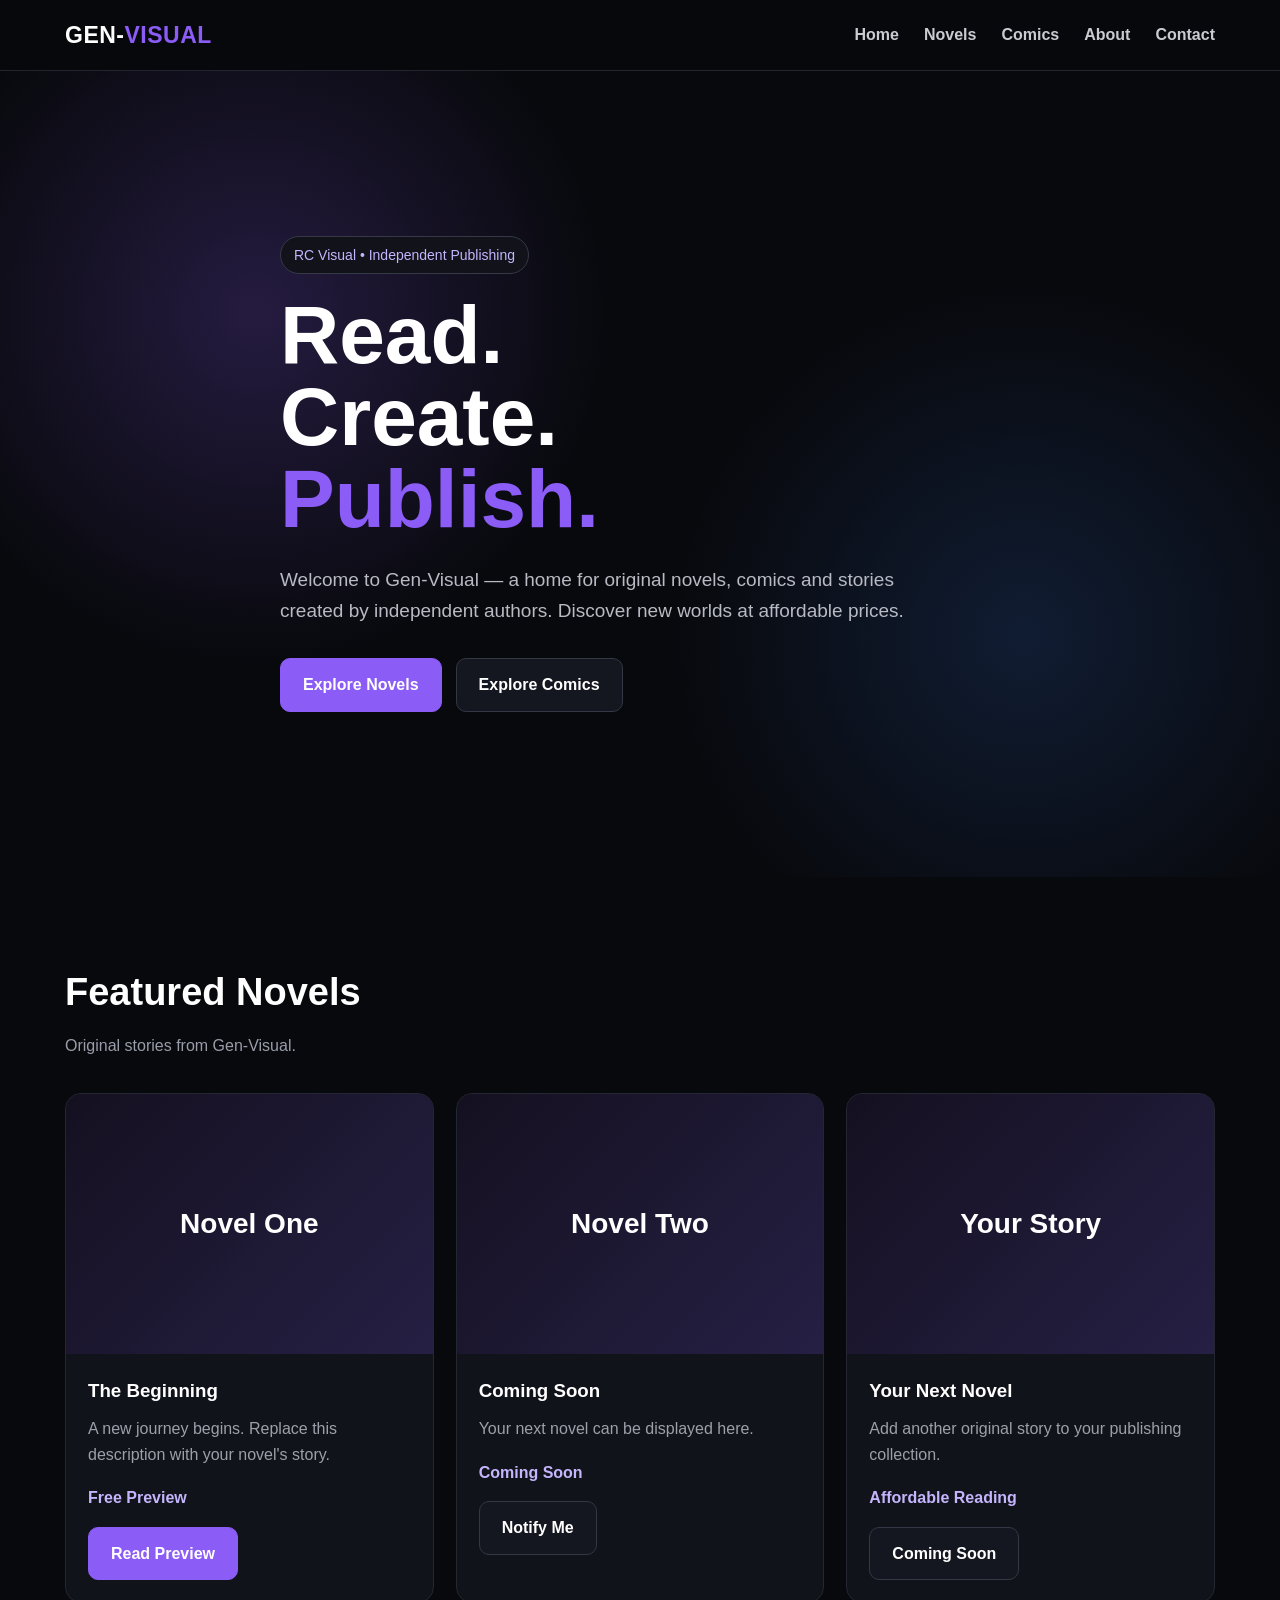
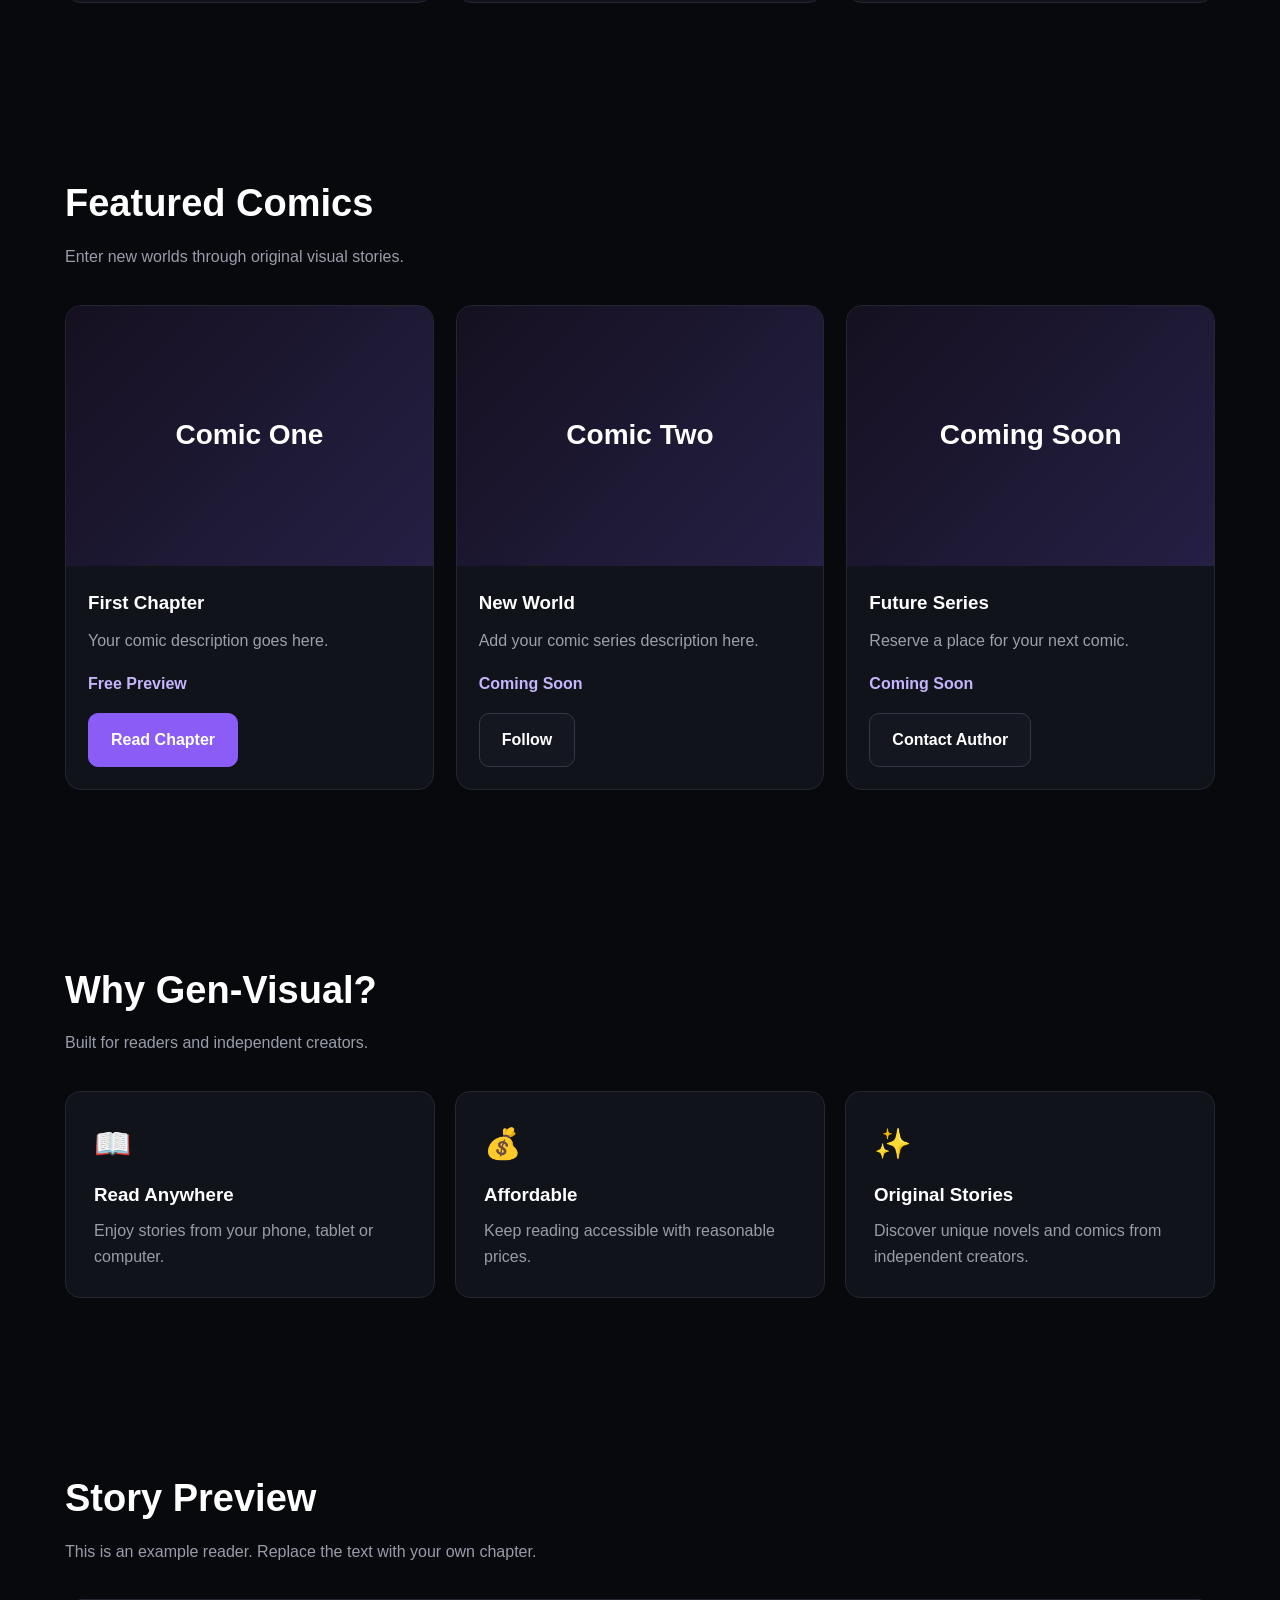
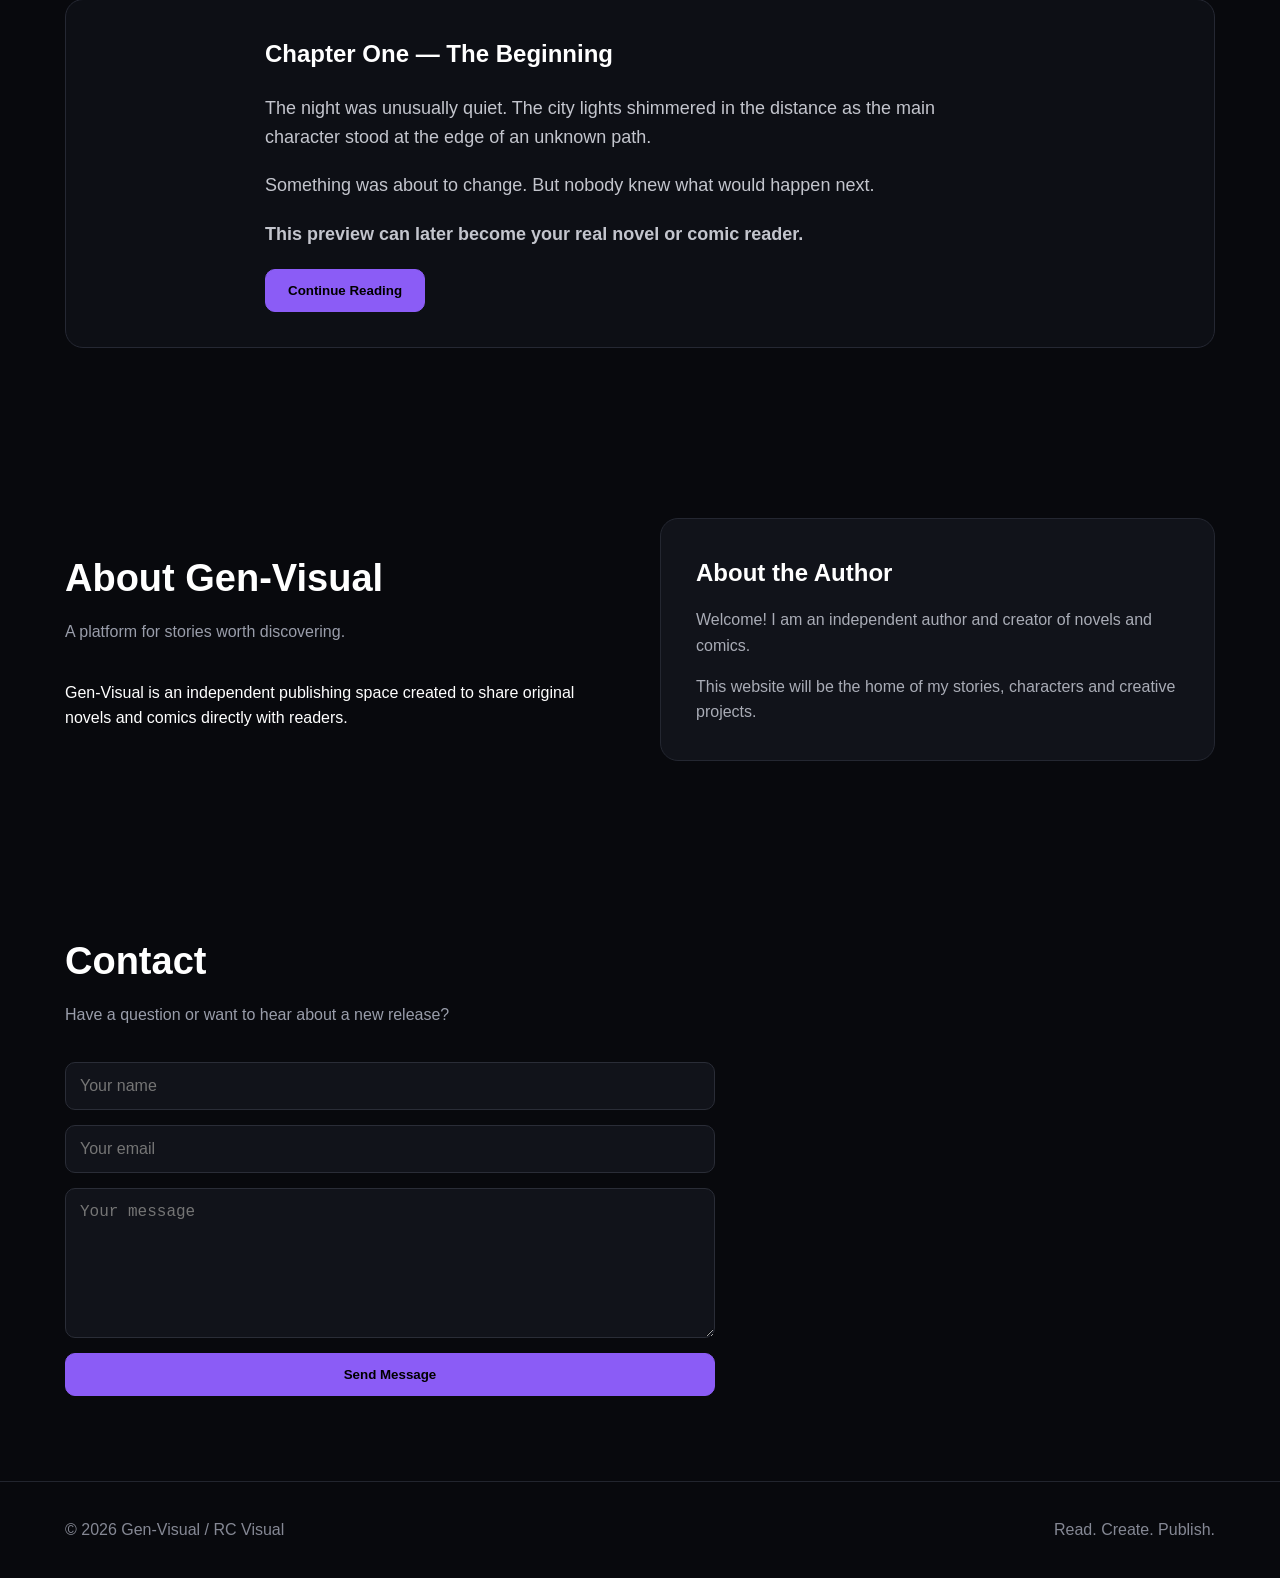
==== index.html @ dd83f1a8 "index.html" ====
<!DOCTYPE html>
<html lang="en">
<head>
<meta charset="UTF-8">
<meta name="viewport" content="width=device-width, initial-scale=1.0">

<title>Gen-Visual | RC Visual</title>
<meta name="description" content="Gen-Visual — Read. Create. Publish. Discover original novels and comics.">

<style>
*{
    margin:0;
    padding:0;
    box-sizing:border-box;
}

html{
    scroll-behavior:smooth;
}

body{
    font-family:Arial,Helvetica,sans-serif;
    background:#08090d;
    color:#ffffff;
    line-height:1.6;
}

a{
    color:inherit;
    text-decoration:none;
}

.container{
    width:min(1150px,92%);
    margin:auto;
}

/* NAVBAR */

header{
    position:sticky;
    top:0;
    z-index:1000;
    background:rgba(8,9,13,.94);
    backdrop-filter:blur(12px);
    border-bottom:1px solid #22252e;
}

.nav{
    min-height:70px;
    display:flex;
    align-items:center;
    justify-content:space-between;
    gap:20px;
}

.logo{
    font-size:23px;
    font-weight:900;
    letter-spacing:.5px;
}

.logo span{
    color:#8b5cf6;
}

.nav-links{
    display:flex;
    gap:25px;
    list-style:none;
}

.nav-links a{
    color:#c9cbd3;
    font-weight:600;
    transition:.2s;
}

.nav-links a:hover{
    color:#ffffff;
}

.menu{
    display:none;
    background:none;
    border:0;
    color:white;
    font-size:28px;
    cursor:pointer;
}

/* HERO */

.hero{
    min-height:650px;
    display:flex;
    align-items:center;
    position:relative;
    overflow:hidden;
    background:
        radial-gradient(circle at 20% 30%,rgba(139,92,246,.22),transparent 30%),
        radial-gradient(circle at 80% 70%,rgba(59,130,246,.16),transparent 30%);
}

.hero-content{
    max-width:720px;
    padding:80px 0;
}

.badge{
    display:inline-block;
    padding:7px 13px;
    border:1px solid #353946;
    border-radius:999px;
    color:#c4b5fd;
    background:#11121a;
    margin-bottom:20px;
    font-size:14px;
}

.hero h1{
    font-size:clamp(45px,8vw,82px);
    line-height:1;
    margin-bottom:25px;
}

.hero h1 span{
    color:#8b5cf6;
}

.hero p{
    color:#b8bac4;
    font-size:19px;
    max-width:650px;
    margin-bottom:32px;
}

.buttons{
    display:flex;
    flex-wrap:wrap;
    gap:14px;
}

.btn{
    display:inline-block;
    padding:13px 22px;
    border-radius:10px;
    font-weight:800;
    cursor:pointer;
    border:1px solid #343744;
    transition:.2s;
}

.btn-primary{
    background:#8b5cf6;
    border-color:#8b5cf6;
}

.btn-primary:hover{
    transform:translateY(-2px);
    background:#7c3aed;
}

.btn-secondary{
    background:#151720;
}

.btn-secondary:hover{
    background:#20232d;
}

/* SECTIONS */

section{
    padding:85px 0;
}

.section-title{
    font-size:38px;
    margin-bottom:10px;
}

.section-subtitle{
    color:#999daa;
    margin-bottom:35px;
}

/* CARDS */

.grid{
    display:grid;
    grid-template-columns:repeat(3,1fr);
    gap:22px;
}

.card{
    background:#11131a;
    border:1px solid #242731;
    border-radius:16px;
    overflow:hidden;
    transition:.25s;
}

.card:hover{
    transform:translateY(-5px);
    border-color:#51427c;
}

.cover{
    height:260px;
    display:flex;
    align-items:center;
    justify-content:center;
    text-align:center;
    padding:25px;
    background:
        linear-gradient(135deg,#151020,#252044);
}

.cover h3{
    font-size:28px;
}

.card-body{
    padding:22px;
}

.card-body p{
    color:#9da0aa;
    margin:10px 0 18px;
}

.price{
    color:#c4b5fd;
    font-weight:800;
    margin-bottom:16px;
}

/* ABOUT */

.about{
    display:grid;
    grid-template-columns:1fr 1fr;
    gap:40px;
    align-items:center;
}

.about-box{
    background:#11131a;
    border:1px solid #242731;
    padding:35px;
    border-radius:18px;
}

.about-box p{
    color:#a9acb6;
    margin-top:15px;
}

/* FEATURES */

.features{
    display:grid;
    grid-template-columns:repeat(3,1fr);
    gap:20px;
}

.feature{
    padding:28px;
    background:#11131a;
    border:1px solid #242731;
    border-radius:15px;
}

.feature-icon{
    font-size:30px;
    margin-bottom:12px;
}

.feature p{
    color:#999da8;
    margin-top:8px;
}

/* READER */

.reader{
    background:#0d0f15;
    border:1px solid #252833;
    border-radius:18px;
    padding:35px;
}

.reader-content{
    max-width:750px;
    margin:auto;
}

.reader-content p{
    color:#c3c5cd;
    margin:20px 0;
    font-size:18px;
}

/* CONTACT */

.contact{
    max-width:650px;
}

form{
    display:grid;
    gap:15px;
}

input,
textarea{
    width:100%;
    background:#11131a;
    border:1px solid #2a2d37;
    color:white;
    padding:14px;
    border-radius:10px;
    font-size:16px;
}

textarea{
    min-height:150px;
    resize:vertical;
}

input:focus,
textarea:focus{
    outline:2px solid #8b5cf6;
    border-color:transparent;
}

/* FOOTER */

footer{
    border-top:1px solid #22252e;
    padding:35px 0;
    color:#858894;
}

.footer-content{
    display:flex;
    justify-content:space-between;
    gap:20px;
    flex-wrap:wrap;
}

/* MOBILE */

@media(max-width:800px){

    .menu{
        display:block;
    }

    .nav-links{
        position:absolute;
        top:70px;
        left:0;
        width:100%;
        display:none;
        flex-direction:column;
        background:#08090d;
        padding:20px;
        border-bottom:1px solid #22252e;
    }

    .nav-links.active{
        display:flex;
    }

    .grid,
    .features,
    .about{
        grid-template-columns:1fr;
    }

    .hero{
        min-height:580px;
    }

    section{
        padding:65px 0;
    }

    .hero p{
        font-size:17px;
    }
}
</style>
</head>

<body>

<header>
    <div class="container nav">

        <a href="#home" class="logo">
            GEN-<span>VISUAL</span>
        </a>

        <button class="menu" onclick="toggleMenu()" aria-label="Open menu">
            ☰
        </button>

        <ul class="nav-links" id="navLinks">
            <li><a href="#home" onclick="closeMenu()">Home</a></li>
            <li><a href="#novels" onclick="closeMenu()">Novels</a></li>
            <li><a href="#comics" onclick="closeMenu()">Comics</a></li>
            <li><a href="#about" onclick="closeMenu()">About</a></li>
            <li><a href="#contact" onclick="closeMenu()">Contact</a></li>
        </ul>

    </div>
</header>


<main>

<!-- HERO -->

<section class="hero" id="home">

    <div class="container hero-content">

        <div class="badge">
            RC Visual • Independent Publishing
        </div>

        <h1>
            Read.<br>
            Create.<br>
            <span>Publish.</span>
        </h1>

        <p>
            Welcome to Gen-Visual — a home for original novels,
            comics and stories created by independent authors.
            Discover new worlds at affordable prices.
        </p>

        <div class="buttons">
            <a class="btn btn-primary" href="#novels">
                Explore Novels
            </a>

            <a class="btn btn-secondary" href="#comics">
                Explore Comics
            </a>
        </div>

    </div>

</section>


<!-- NOVELS -->

<section id="novels">

    <div class="container">

        <h2 class="section-title">Featured Novels</h2>

        <p class="section-subtitle">
            Original stories from Gen-Visual.
        </p>

        <div class="grid">

            <article class="card">

                <div class="cover">
                    <h3>Novel One</h3>
                </div>

                <div class="card-body">

                    <h3>The Beginning</h3>

                    <p>
                        A new journey begins. Replace this
                        description with your novel's story.
                    </p>

                    <div class="price">
                        Free Preview
                    </div>

                    <a href="#reader" class="btn btn-primary">
                        Read Preview
                    </a>

                </div>

            </article>


            <article class="card">

                <div class="cover">
                    <h3>Novel Two</h3>
                </div>

                <div class="card-body">

                    <h3>Coming Soon</h3>

                    <p>
                        Your next novel can be displayed here.
                    </p>

                    <div class="price">
                        Coming Soon
                    </div>

                    <a href="#contact" class="btn btn-secondary">
                        Notify Me
                    </a>

                </div>

            </article>


            <article class="card">

                <div class="cover">
                    <h3>Your Story</h3>
                </div>

                <div class="card-body">

                    <h3>Your Next Novel</h3>

                    <p>
                        Add another original story to your
                        publishing collection.
                    </p>

                    <div class="price">
                        Affordable Reading
                    </div>

                    <a href="#contact" class="btn btn-secondary">
                        Coming Soon
                    </a>

                </div>

            </article>

        </div>

    </div>

</section>


<!-- COMICS -->

<section id="comics">

    <div class="container">

        <h2 class="section-title">Featured Comics</h2>

        <p class="section-subtitle">
            Enter new worlds through original visual stories.
        </p>

        <div class="grid">

            <article class="card">

                <div class="cover">
                    <h3>Comic One</h3>
                </div>

                <div class="card-body">

                    <h3>First Chapter</h3>

                    <p>
                        Your comic description goes here.
                    </p>

                    <div class="price">
                        Free Preview
                    </div>

                    <a href="#reader" class="btn btn-primary">
                        Read Chapter
                    </a>

                </div>

            </article>


            <article class="card">

                <div class="cover">
                    <h3>Comic Two</h3>
                </div>

                <div class="card-body">

                    <h3>New World</h3>

                    <p>
                        Add your comic series description here.
                    </p>

                    <div class="price">
                        Coming Soon
                    </div>

                    <a href="#contact" class="btn btn-secondary">
                        Follow
                    </a>

                </div>

            </article>


            <article class="card">

                <div class="cover">
                    <h3>Coming Soon</h3>
                </div>

                <div class="card-body">

                    <h3>Future Series</h3>

                    <p>
                        Reserve a place for your next comic.
                    </p>

                    <div class="price">
                        Coming Soon
                    </div>

                    <a href="#contact" class="btn btn-secondary">
                        Contact Author
                    </a>

                </div>

            </article>

        </div>

    </div>

</section>


<!-- FEATURES -->

<section>

    <div class="container">

        <h2 class="section-title">Why Gen-Visual?</h2>

        <p class="section-subtitle">
            Built for readers and independent creators.
        </p>

        <div class="features">

            <div class="feature">
                <div class="feature-icon">📖</div>
                <h3>Read Anywhere</h3>
                <p>
                    Enjoy stories from your phone, tablet or computer.
                </p>
            </div>

            <div class="feature">
                <div class="feature-icon">💰</div>
                <h3>Affordable</h3>
                <p>
                    Keep reading accessible with reasonable prices.
                </p>
            </div>

            <div class="feature">
                <div class="feature-icon">✨</div>
                <h3>Original Stories</h3>
                <p>
                    Discover unique novels and comics from independent creators.
                </p>
            </div>

        </div>

    </div>

</section>


<!-- READER -->

<section id="reader">

    <div class="container">

        <h2 class="section-title">Story Preview</h2>

        <p class="section-subtitle">
            This is an example reader. Replace the text with your own chapter.
        </p>

        <div class="reader">

            <div class="reader-content">

                <h2>Chapter One — The Beginning</h2>

                <p>
                    The night was unusually quiet.
                    The city lights shimmered in the distance
                    as the main character stood at the edge of
                    an unknown path.
                </p>

                <p>
                    Something was about to change.
                    But nobody knew what would happen next.
                </p>

                <p>
                    <strong>
                        This preview can later become your real
                        novel or comic reader.
                    </strong>
                </p>

                <div class="buttons">

                    <button class="btn btn-primary"
                        onclick="showMessage()">
                        Continue Reading
                    </button>

                </div>

            </div>

        </div>

    </div>

</section>


<!-- ABOUT -->

<section id="about">

    <div class="container about">

        <div>

            <h2 class="section-title">
                About Gen-Visual
            </h2>

            <p class="section-subtitle">
                A platform for stories worth discovering.
            </p>

            <p>
                Gen-Visual is an independent publishing space
                created to share original novels and comics
                directly with readers.
            </p>

        </div>


        <div class="about-box">

            <h2>About the Author</h2>

            <p>
                Welcome! I am an independent author and creator
                of novels and comics.
            </p>

            <p>
                This website will be the home of my stories,
                characters and creative projects.
            </p>

        </div>

    </div>

</section>


<!-- CONTACT -->

<section id="contact">

    <div class="container">

        <div class="contact">

            <h2 class="section-title">
                Contact
            </h2>

            <p class="section-subtitle">
                Have a question or want to hear about a new release?
            </p>

            <form onsubmit="sendMessage(event)">

                <input
                    type="text"
                    id="name"
                    placeholder="Your name"
                    required
                >

                <input
                    type="email"
                    id="email"
                    placeholder="Your email"
                    required
                >

                <textarea
                    id="message"
                    placeholder="Your message"
                    required
                ></textarea>

                <button
                    type="submit"
                    class="btn btn-primary">
                    Send Message
                </button>

            </form>

        </div>

    </div>

</section>

</main>


<!-- FOOTER -->

<footer>

    <div class="container footer-content">

        <div>
            © <span id="year"></span> Gen-Visual / RC Visual
        </div>

        <div>
            Read. Create. Publish.
        </div>

    </div>

</footer>


<script>

function toggleMenu(){

    document
        .getElementById("navLinks")
        .classList.toggle("active");

}

function closeMenu(){

    document
        .getElementById("navLinks")
        .classList.remove("active");

}

function showMessage(){

    alert(
        "This is currently a preview. Paid chapters and reader accounts can be added in the next version."
    );

}

function sendMessage(event){

    event.preventDefault();

    const name =
        document.getElementById("name").value;

    alert(
        "Thanks, " + name +
        "! The contact form is currently a demo. We can connect it to a real email service later."
    );

}

document.getElementById("year").textContent =
    new Date().getFullYear();

</script>

</body>
  </html>
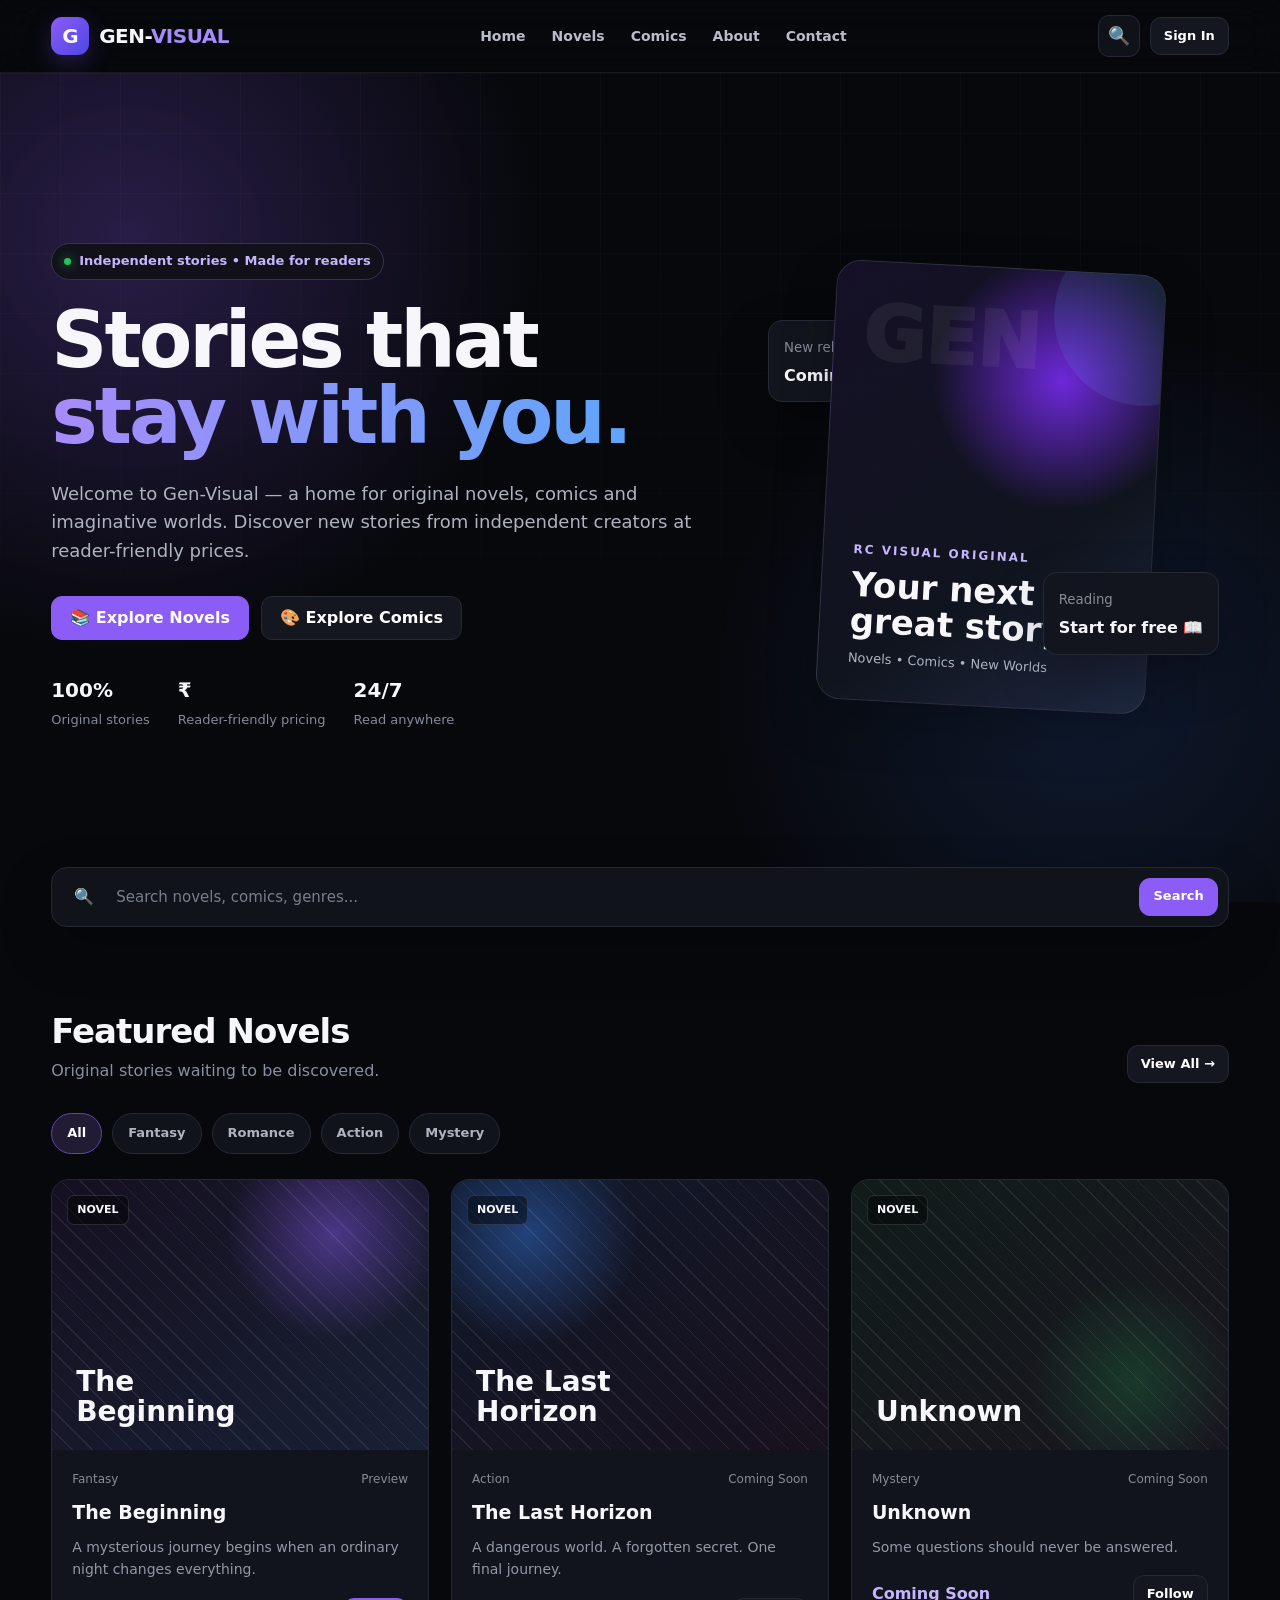
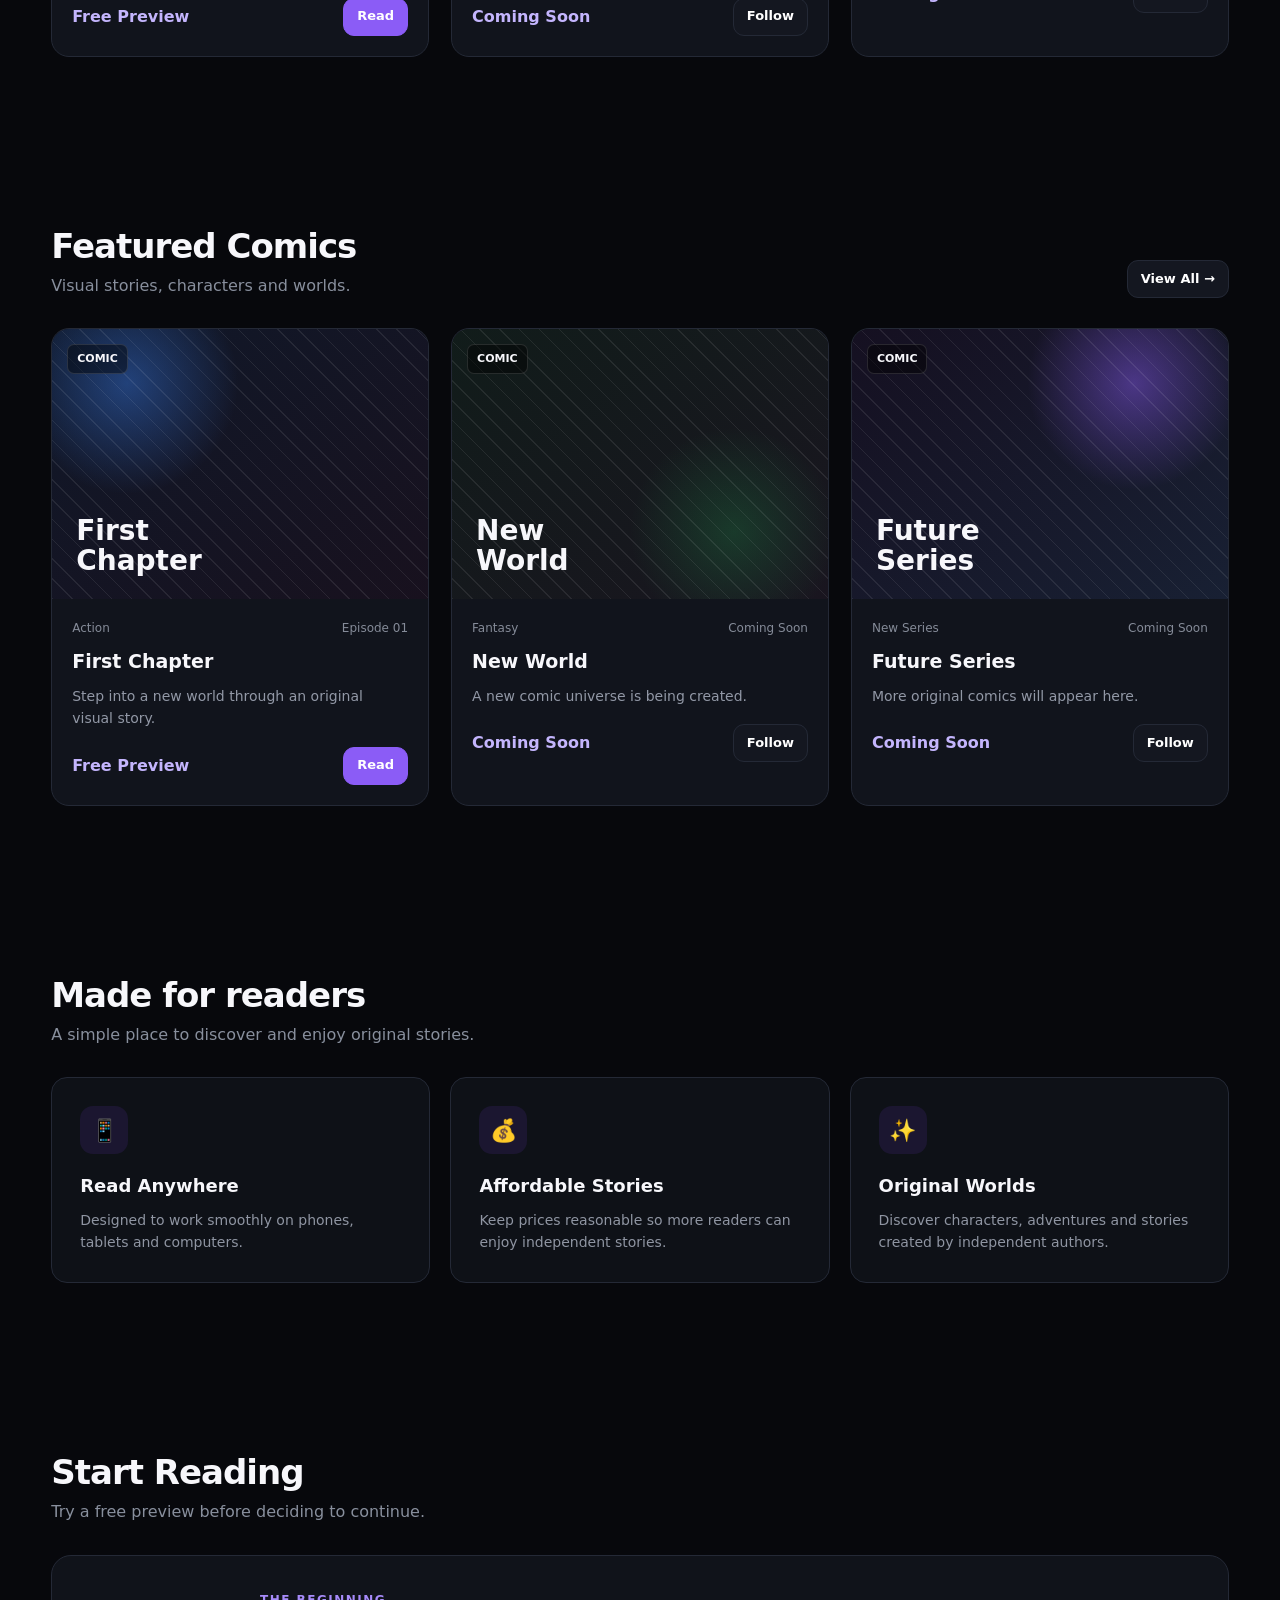
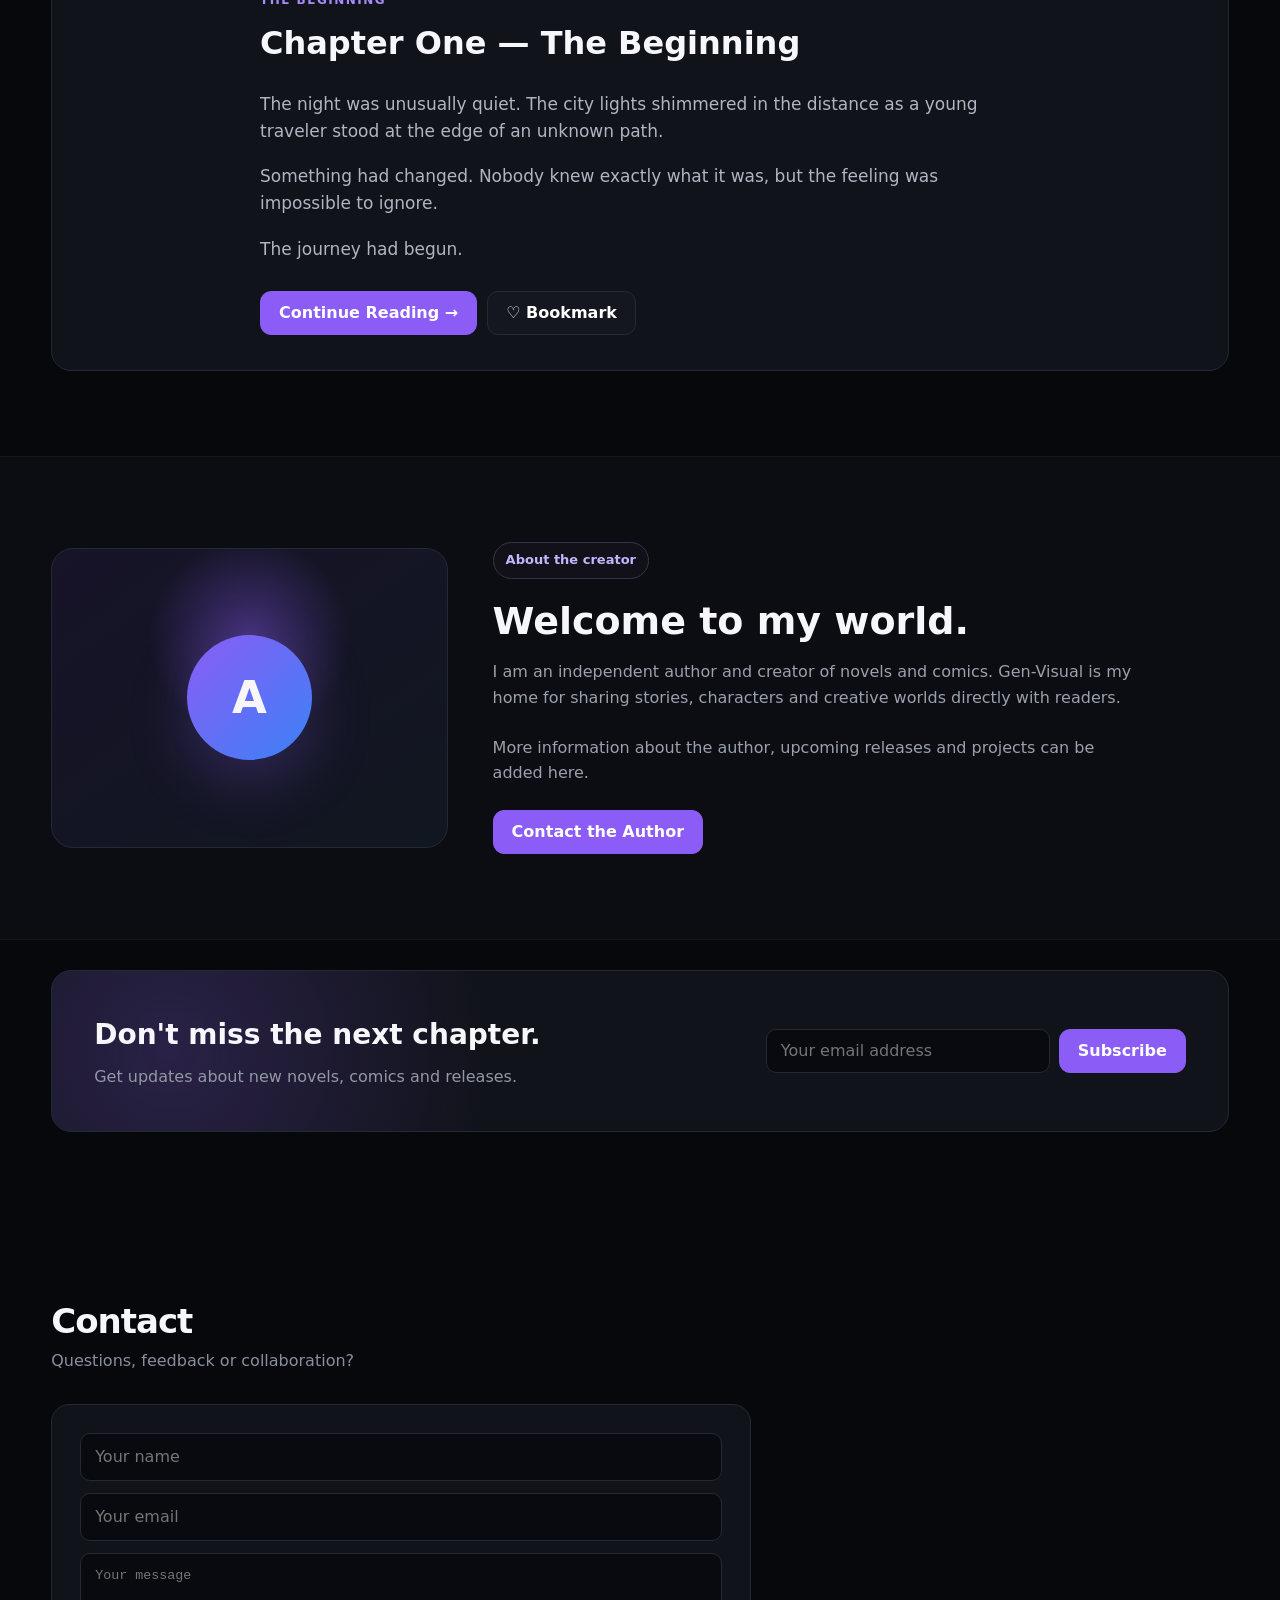
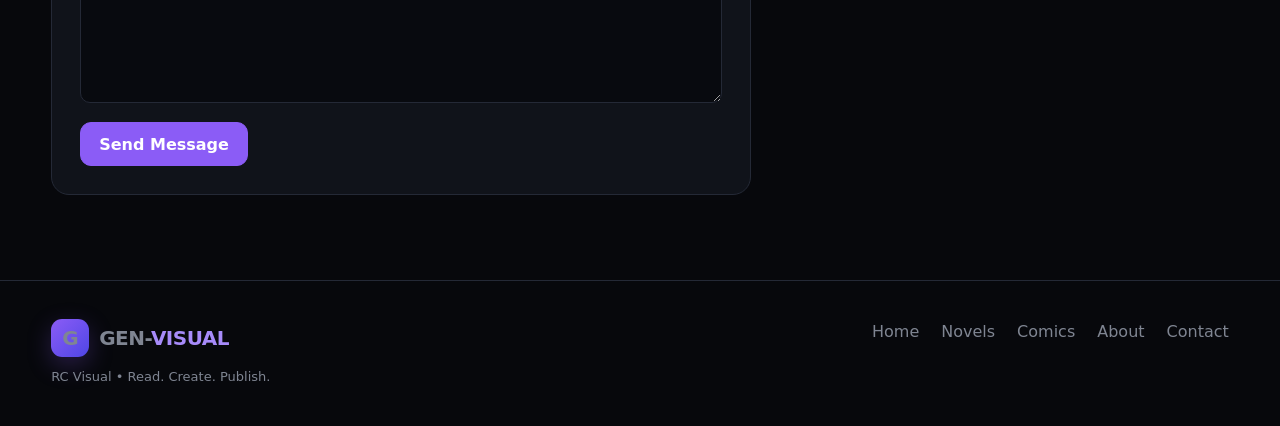
==== commit 576eded8: "index.html" ====
--- a/index.html
+++ b/index.html
@@ -4,927 +4,2391 @@
 <meta charset="UTF-8">
 <meta name="viewport" content="width=device-width, initial-scale=1.0">
 
-<title>Gen-Visual | RC Visual</title>
-<meta name="description" content="Gen-Visual — Read. Create. Publish. Discover original novels and comics.">
+<title>Gen-Visual — Read. Create. Publish.</title>
+
+<meta
+  name="description"
+  content="Gen-Visual is an independent publishing platform for original novels, comics and stories."
+>
 
 <style>
+/* =========================================================
+   GEN-VISUAL
+   Professional single-file homepage
+   ========================================================= */
+
+:root{
+  --bg:#07080c;
+  --bg-soft:#0d0f15;
+  --card:#11141c;
+  --card-hover:#171a24;
+  --border:#242936;
+  --text:#f7f7fb;
+  --muted:#9da3b1;
+  --primary:#8b5cf6;
+  --primary-dark:#6d28d9;
+  --secondary:#22c55e;
+  --danger:#ef4444;
+  --shadow:0 20px 50px rgba(0,0,0,.25);
+  --radius:18px;
+}
+
 *{
-    margin:0;
-    padding:0;
-    box-sizing:border-box;
+  margin:0;
+  padding:0;
+  box-sizing:border-box;
 }
 
 html{
-    scroll-behavior:smooth;
+  scroll-behavior:smooth;
 }
 
 body{
-    font-family:Arial,Helvetica,sans-serif;
-    background:#08090d;
-    color:#ffffff;
-    line-height:1.6;
+  font-family:
+    Inter,
+    system-ui,
+    -apple-system,
+    BlinkMacSystemFont,
+    "Segoe UI",
+    Arial,
+    sans-serif;
+  background:var(--bg);
+  color:var(--text);
+  line-height:1.6;
+}
+
+body.no-scroll{
+  overflow:hidden;
+}
+
+img{
+  max-width:100%;
+  display:block;
+}
+
+button,
+input{
+  font:inherit;
+}
+
+button{
+  cursor:pointer;
 }
 
 a{
-    color:inherit;
-    text-decoration:none;
+  color:inherit;
+  text-decoration:none;
 }
 
 .container{
-    width:min(1150px,92%);
-    margin:auto;
-}
-
-/* NAVBAR */
-
-header{
-    position:sticky;
-    top:0;
-    z-index:1000;
-    background:rgba(8,9,13,.94);
-    backdrop-filter:blur(12px);
-    border-bottom:1px solid #22252e;
+  width:min(1180px,92%);
+  margin:auto;
+}
+
+/* =========================================================
+   HEADER
+   ========================================================= */
+
+.header{
+  position:sticky;
+  top:0;
+  z-index:1000;
+  background:rgba(7,8,12,.88);
+  backdrop-filter:blur(18px);
+  -webkit-backdrop-filter:blur(18px);
+  border-bottom:1px solid rgba(255,255,255,.07);
 }
 
 .nav{
-    min-height:70px;
+  min-height:72px;
+  display:flex;
+  align-items:center;
+  justify-content:space-between;
+  gap:24px;
+}
+
+.logo{
+  display:flex;
+  align-items:center;
+  gap:10px;
+  font-size:20px;
+  font-weight:900;
+  letter-spacing:-.5px;
+  white-space:nowrap;
+}
+
+.logo-mark{
+  width:38px;
+  height:38px;
+  border-radius:11px;
+  display:grid;
+  place-items:center;
+  background:linear-gradient(135deg,#8b5cf6,#4f46e5);
+  box-shadow:0 8px 25px rgba(139,92,246,.25);
+}
+
+.logo-text span{
+  color:#a78bfa;
+}
+
+.nav-links{
+  display:flex;
+  align-items:center;
+  gap:26px;
+  list-style:none;
+}
+
+.nav-links a{
+  color:#b8bdc9;
+  font-size:14px;
+  font-weight:700;
+  transition:.2s;
+}
+
+.nav-links a:hover{
+  color:white;
+}
+
+.nav-actions{
+  display:flex;
+  align-items:center;
+  gap:10px;
+}
+
+.icon-btn{
+  width:42px;
+  height:42px;
+  border-radius:11px;
+  border:1px solid var(--border);
+  background:#101219;
+  color:white;
+  display:grid;
+  place-items:center;
+  font-size:18px;
+}
+
+.icon-btn:hover{
+  background:#191c25;
+}
+
+.menu-btn{
+  display:none;
+}
+
+/* =========================================================
+   BUTTONS
+   ========================================================= */
+
+.btn{
+  display:inline-flex;
+  align-items:center;
+  justify-content:center;
+  gap:8px;
+  min-height:44px;
+  padding:0 18px;
+  border-radius:11px;
+  border:1px solid var(--border);
+  background:#141720;
+  color:white;
+  font-weight:800;
+  transition:.2s ease;
+}
+
+.btn:hover{
+  transform:translateY(-2px);
+  background:#1b1f29;
+}
+
+.btn-primary{
+  border-color:var(--primary);
+  background:var(--primary);
+}
+
+.btn-primary:hover{
+  background:var(--primary-dark);
+}
+
+.btn-small{
+  min-height:38px;
+  padding:0 13px;
+  font-size:13px;
+}
+
+/* =========================================================
+   HERO
+   ========================================================= */
+
+.hero{
+  min-height:650px;
+  display:flex;
+  align-items:center;
+  position:relative;
+  overflow:hidden;
+  background:
+    radial-gradient(
+      circle at 10% 20%,
+      rgba(139,92,246,.25),
+      transparent 31%
+    ),
+    radial-gradient(
+      circle at 85% 75%,
+      rgba(59,130,246,.15),
+      transparent 30%
+    );
+}
+
+.hero::before{
+  content:"";
+  position:absolute;
+  inset:0;
+  pointer-events:none;
+  background-image:
+    linear-gradient(rgba(255,255,255,.025) 1px,transparent 1px),
+    linear-gradient(90deg,rgba(255,255,255,.025) 1px,transparent 1px);
+  background-size:60px 60px;
+  mask-image:linear-gradient(to bottom,black,transparent);
+}
+
+.hero-grid{
+  position:relative;
+  z-index:1;
+  display:grid;
+  grid-template-columns:1.15fr .85fr;
+  align-items:center;
+  gap:60px;
+  padding:85px 0;
+}
+
+.badge{
+  display:inline-flex;
+  align-items:center;
+  gap:8px;
+  padding:7px 12px;
+  border:1px solid #38334b;
+  border-radius:999px;
+  background:#12111a;
+  color:#c4b5fd;
+  font-size:13px;
+  font-weight:800;
+  margin-bottom:22px;
+}
+
+.badge-dot{
+  width:7px;
+  height:7px;
+  border-radius:50%;
+  background:#22c55e;
+  box-shadow:0 0 12px rgba(34,197,94,.8);
+}
+
+.hero h1{
+  font-size:clamp(46px,7vw,78px);
+  line-height:.98;
+  letter-spacing:-3px;
+  margin-bottom:25px;
+}
+
+.hero h1 span{
+  background:linear-gradient(90deg,#a78bfa,#60a5fa);
+  -webkit-background-clip:text;
+  background-clip:text;
+  color:transparent;
+}
+
+.hero-text{
+  color:#aeb3bf;
+  max-width:650px;
+  font-size:18px;
+  margin-bottom:30px;
+}
+
+.hero-buttons{
+  display:flex;
+  flex-wrap:wrap;
+  gap:12px;
+}
+
+.hero-stats{
+  display:flex;
+  gap:28px;
+  margin-top:34px;
+  flex-wrap:wrap;
+}
+
+.stat strong{
+  display:block;
+  font-size:20px;
+}
+
+.stat span{
+  color:#858b99;
+  font-size:13px;
+}
+
+.hero-art{
+  min-height:440px;
+  display:grid;
+  place-items:center;
+  position:relative;
+}
+
+.hero-card{
+  width:min(330px,80%);
+  aspect-ratio:3/4;
+  border-radius:25px;
+  padding:30px;
+  display:flex;
+  flex-direction:column;
+  justify-content:flex-end;
+  position:relative;
+  overflow:hidden;
+  background:
+    radial-gradient(circle at 70% 25%,#6d28d9,transparent 32%),
+    linear-gradient(145deg,#151027,#10141e 65%,#1d2840);
+  border:1px solid rgba(255,255,255,.1);
+  box-shadow:var(--shadow);
+  transform:rotate(3deg);
+}
+
+.hero-card::before{
+  content:"GEN";
+  position:absolute;
+  top:35px;
+  left:28px;
+  font-size:76px;
+  line-height:1;
+  font-weight:1000;
+  color:rgba(255,255,255,.06);
+}
+
+.hero-card::after{
+  content:"";
+  position:absolute;
+  width:180px;
+  height:180px;
+  border-radius:50%;
+  background:rgba(96,165,250,.12);
+  right:-70px;
+  top:-50px;
+}
+
+.hero-card-label{
+  position:relative;
+  z-index:2;
+  color:#c4b5fd;
+  font-size:12px;
+  font-weight:900;
+  letter-spacing:2px;
+  text-transform:uppercase;
+}
+
+.hero-card h2{
+  position:relative;
+  z-index:2;
+  font-size:34px;
+  line-height:1.05;
+  margin-top:8px;
+}
+
+.hero-card p{
+  position:relative;
+  z-index:2;
+  color:#adb3c0;
+  font-size:13px;
+  margin-top:10px;
+}
+
+.floating-card{
+  position:absolute;
+  background:#12151d;
+  border:1px solid var(--border);
+  border-radius:14px;
+  padding:13px 15px;
+  box-shadow:var(--shadow);
+}
+
+.floating-one{
+  top:12%;
+  left:3%;
+}
+
+.floating-two{
+  right:2%;
+  bottom:12%;
+}
+
+.floating-card small{
+  color:#858b98;
+}
+
+.floating-card strong{
+  display:block;
+  margin-top:3px;
+}
+
+/* =========================================================
+   SEARCH
+   ========================================================= */
+
+.search-section{
+  margin-top:-35px;
+  position:relative;
+  z-index:5;
+}
+
+.search-box{
+  background:#10131a;
+  border:1px solid var(--border);
+  border-radius:16px;
+  padding:10px;
+  display:flex;
+  align-items:center;
+  gap:10px;
+  box-shadow:var(--shadow);
+}
+
+.search-icon{
+  width:44px;
+  text-align:center;
+  color:#8e94a1;
+}
+
+.search-box input{
+  flex:1;
+  min-width:0;
+  border:0;
+  outline:0;
+  background:transparent;
+  color:white;
+  font-size:15px;
+}
+
+.search-box input::placeholder{
+  color:#777d8a;
+}
+
+/* =========================================================
+   SECTIONS
+   ========================================================= */
+
+section{
+  padding:85px 0;
+}
+
+.section-head{
+  display:flex;
+  align-items:end;
+  justify-content:space-between;
+  gap:20px;
+  margin-bottom:30px;
+}
+
+.section-title{
+  font-size:34px;
+  line-height:1.15;
+  letter-spacing:-1px;
+}
+
+.section-subtitle{
+  color:#888f9d;
+  margin-top:7px;
+}
+
+/* =========================================================
+   CATEGORY BUTTONS
+   ========================================================= */
+
+.categories{
+  display:flex;
+  gap:10px;
+  flex-wrap:wrap;
+}
+
+.category{
+  padding:9px 15px;
+  border-radius:999px;
+  border:1px solid var(--border);
+  background:#10131a;
+  color:#aeb3bf;
+  font-weight:700;
+  font-size:13px;
+  cursor:pointer;
+  transition:.2s;
+}
+
+.category:hover,
+.category.active{
+  color:white;
+  background:#211b34;
+  border-color:#6049a3;
+}
+
+/* =========================================================
+   CONTENT CARDS
+   ========================================================= */
+
+.content-grid{
+  display:grid;
+  grid-template-columns:repeat(3,1fr);
+  gap:22px;
+}
+
+.content-card{
+  background:var(--card);
+  border:1px solid var(--border);
+  border-radius:var(--radius);
+  overflow:hidden;
+  transition:.25s;
+}
+
+.content-card:hover{
+  transform:translateY(-5px);
+  background:var(--card-hover);
+  border-color:#3c4050;
+}
+
+.content-cover{
+  height:270px;
+  padding:24px;
+  display:flex;
+  align-items:end;
+  position:relative;
+  overflow:hidden;
+  background:
+    radial-gradient(circle at 75% 20%,rgba(139,92,246,.45),transparent 30%),
+    linear-gradient(145deg,#151021,#182033);
+}
+
+.content-cover.two{
+  background:
+    radial-gradient(circle at 20% 20%,rgba(59,130,246,.4),transparent 30%),
+    linear-gradient(145deg,#101829,#18111e);
+}
+
+.content-cover.three{
+  background:
+    radial-gradient(circle at 75% 75%,rgba(34,197,94,.2),transparent 30%),
+    linear-gradient(145deg,#111c1a,#19151f);
+}
+
+.cover-pattern{
+  position:absolute;
+  inset:0;
+  opacity:.08;
+  background:
+    repeating-linear-gradient(
+      45deg,
+      white 0,
+      white 1px,
+      transparent 1px,
+      transparent 14px
+    );
+}
+
+.cover-title{
+  position:relative;
+  z-index:2;
+  font-size:28px;
+  line-height:1.05;
+  font-weight:900;
+}
+
+.type-tag{
+  position:absolute;
+  top:15px;
+  left:15px;
+  z-index:3;
+  padding:5px 9px;
+  border-radius:7px;
+  background:rgba(0,0,0,.45);
+  border:1px solid rgba(255,255,255,.12);
+  font-size:11px;
+  font-weight:900;
+  text-transform:uppercase;
+}
+
+.content-body{
+  padding:20px;
+}
+
+.content-meta{
+  display:flex;
+  align-items:center;
+  justify-content:space-between;
+  gap:10px;
+  color:#858b98;
+  font-size:12px;
+  margin-bottom:8px;
+}
+
+.content-body h3{
+  font-size:19px;
+}
+
+.content-body p{
+  color:#9298a6;
+  font-size:14px;
+  margin:8px 0 17px;
+}
+
+.content-footer{
+  display:flex;
+  align-items:center;
+  justify-content:space-between;
+  gap:10px;
+}
+
+.price{
+  color:#c4b5fd;
+  font-weight:900;
+}
+
+.rating{
+  color:#facc15;
+  font-size:13px;
+}
+
+/* =========================================================
+   WHY SECTION
+   ========================================================= */
+
+.feature-grid{
+  display:grid;
+  grid-template-columns:repeat(3,1fr);
+  gap:20px;
+}
+
+.feature{
+  padding:28px;
+  background:#0e1117;
+  border:1px solid var(--border);
+  border-radius:16px;
+}
+
+.feature-icon{
+  width:48px;
+  height:48px;
+  display:grid;
+  place-items:center;
+  border-radius:13px;
+  background:#1b1630;
+  margin-bottom:18px;
+  font-size:22px;
+}
+
+.feature h3{
+  font-size:18px;
+}
+
+.feature p{
+  color:#8f95a2;
+  margin-top:8px;
+  font-size:14px;
+}
+
+/* =========================================================
+   AUTHOR
+   ========================================================= */
+
+.author-section{
+  background:#0b0d12;
+  border-top:1px solid rgba(255,255,255,.04);
+  border-bottom:1px solid rgba(255,255,255,.04);
+}
+
+.author-box{
+  display:grid;
+  grid-template-columns:.7fr 1.3fr;
+  gap:45px;
+  align-items:center;
+}
+
+.author-avatar{
+  min-height:300px;
+  border-radius:22px;
+  display:grid;
+  place-items:center;
+  background:
+    radial-gradient(circle at 50% 30%,rgba(139,92,246,.4),transparent 35%),
+    linear-gradient(145deg,#171329,#111720);
+  border:1px solid var(--border);
+}
+
+.avatar-circle{
+  width:125px;
+  height:125px;
+  border-radius:50%;
+  display:grid;
+  place-items:center;
+  font-size:45px;
+  font-weight:900;
+  background:linear-gradient(135deg,#8b5cf6,#3b82f6);
+  box-shadow:0 20px 60px rgba(139,92,246,.25);
+}
+
+.author-text h2{
+  font-size:38px;
+  line-height:1.1;
+}
+
+.author-text p{
+  color:#9aa0ad;
+  margin:17px 0 24px;
+  max-width:650px;
+}
+
+/* =========================================================
+   NEWSLETTER
+   ========================================================= */
+
+.newsletter{
+  padding-top:30px;
+}
+
+.newsletter-box{
+  background:
+    radial-gradient(circle at 10% 50%,rgba(139,92,246,.2),transparent 30%),
+    #11131b;
+  border:1px solid var(--border);
+  border-radius:20px;
+  padding:42px;
+  display:flex;
+  justify-content:space-between;
+  align-items:center;
+  gap:30px;
+}
+
+.newsletter h2{
+  font-size:28px;
+}
+
+.newsletter p{
+  color:#9298a5;
+  margin-top:6px;
+}
+
+.newsletter-form{
+  display:flex;
+  gap:9px;
+  min-width:min(100%,420px);
+}
+
+.newsletter-form input{
+  flex:1;
+  min-width:0;
+  background:#080a0f;
+  border:1px solid var(--border);
+  color:white;
+  border-radius:10px;
+  padding:0 14px;
+  outline:none;
+}
+
+.newsletter-form input:focus{
+  border-color:#6d52b6;
+}
+
+/* =========================================================
+   FOOTER
+   ========================================================= */
+
+footer{
+  border-top:1px solid var(--border);
+  padding:38px 0;
+  color:#7f8592;
+}
+
+.footer-grid{
+  display:flex;
+  justify-content:space-between;
+  gap:25px;
+  flex-wrap:wrap;
+}
+
+.footer-brand{
+  max-width:360px;
+}
+
+.footer-brand p{
+  margin-top:10px;
+  font-size:13px;
+}
+
+.footer-links{
+  display:flex;
+  gap:22px;
+  flex-wrap:wrap;
+}
+
+.footer-links a:hover{
+  color:white;
+}
+
+/* =========================================================
+   SEARCH RESULTS
+   ========================================================= */
+
+.search-results{
+  display:none;
+  margin-top:15px;
+  padding:18px;
+  background:#10131a;
+  border:1px solid var(--border);
+  border-radius:14px;
+}
+
+.search-results.show{
+  display:block;
+}
+
+.result-item{
+  padding:10px 0;
+  border-bottom:1px solid #222631;
+}
+
+.result-item:last-child{
+  border-bottom:0;
+}
+
+.result-item strong{
+  display:block;
+}
+
+.result-item span{
+  color:#858b98;
+  font-size:12px;
+}
+
+/* =========================================================
+   TOAST
+   ========================================================= */
+
+.toast{
+  position:fixed;
+  left:50%;
+  bottom:25px;
+  transform:translate(-50%,120px);
+  background:#171a22;
+  color:white;
+  border:1px solid #343844;
+  padding:13px 18px;
+  border-radius:12px;
+  box-shadow:var(--shadow);
+  z-index:3000;
+  transition:.3s;
+  opacity:0;
+  pointer-events:none;
+  text-align:center;
+  max-width:90%;
+}
+
+.toast.show{
+  transform:translate(-50%,0);
+  opacity:1;
+}
+
+/* =========================================================
+   MOBILE
+   ========================================================= */
+
+@media(max-width:900px){
+
+  .nav-links{
+    position:fixed;
+    top:72px;
+    left:0;
+    right:0;
+    display:none;
+    flex-direction:column;
+    align-items:stretch;
+    gap:0;
+    background:#090a0f;
+    border-bottom:1px solid var(--border);
+    padding:10px 4%;
+  }
+
+  .nav-links.active{
     display:flex;
-    align-items:center;
-    justify-content:space-between;
+  }
+
+  .nav-links li{
+    border-bottom:1px solid #1d2028;
+  }
+
+  .nav-links a{
+    display:block;
+    padding:15px 5px;
+  }
+
+  .menu-btn{
+    display:grid;
+  }
+
+  .nav-actions .login-btn{
+    display:none;
+  }
+
+  .hero-grid{
+    grid-template-columns:1fr;
     gap:20px;
-}
-
-.logo{
-    font-size:23px;
-    font-weight:900;
-    letter-spacing:.5px;
-}
-
-.logo span{
-    color:#8b5cf6;
-}
-
-.nav-links{
-    display:flex;
-    gap:25px;
-    list-style:none;
-}
-
-.nav-links a{
-    color:#c9cbd3;
-    font-weight:600;
-    transition:.2s;
-}
-
-.nav-links a:hover{
-    color:#ffffff;
-}
-
-.menu{
-    display:none;
-    background:none;
-    border:0;
-    color:white;
-    font-size:28px;
-    cursor:pointer;
-}
-
-/* HERO */
-
-.hero{
-    min-height:650px;
-    display:flex;
-    align-items:center;
-    position:relative;
-    overflow:hidden;
-    background:
-        radial-gradient(circle at 20% 30%,rgba(139,92,246,.22),transparent 30%),
-        radial-gradient(circle at 80% 70%,rgba(59,130,246,.16),transparent 30%);
-}
-
-.hero-content{
-    max-width:720px;
-    padding:80px 0;
-}
-
-.badge{
-    display:inline-block;
-    padding:7px 13px;
-    border:1px solid #353946;
-    border-radius:999px;
-    color:#c4b5fd;
-    background:#11121a;
-    margin-bottom:20px;
-    font-size:14px;
-}
-
-.hero h1{
-    font-size:clamp(45px,8vw,82px);
-    line-height:1;
-    margin-bottom:25px;
-}
-
-.hero h1 span{
-    color:#8b5cf6;
-}
-
-.hero p{
-    color:#b8bac4;
-    font-size:19px;
-    max-width:650px;
-    margin-bottom:32px;
-}
-
-.buttons{
-    display:flex;
-    flex-wrap:wrap;
-    gap:14px;
-}
-
-.btn{
-    display:inline-block;
-    padding:13px 22px;
-    border-radius:10px;
-    font-weight:800;
-    cursor:pointer;
-    border:1px solid #343744;
-    transition:.2s;
-}
-
-.btn-primary{
-    background:#8b5cf6;
-    border-color:#8b5cf6;
-}
-
-.btn-primary:hover{
-    transform:translateY(-2px);
-    background:#7c3aed;
-}
-
-.btn-secondary{
-    background:#151720;
-}
-
-.btn-secondary:hover{
-    background:#20232d;
-}
-
-/* SECTIONS */
-
-section{
-    padding:85px 0;
-}
-
-.section-title{
-    font-size:38px;
-    margin-bottom:10px;
-}
-
-.section-subtitle{
-    color:#999daa;
-    margin-bottom:35px;
-}
-
-/* CARDS */
-
-.grid{
-    display:grid;
-    grid-template-columns:repeat(3,1fr);
-    gap:22px;
-}
-
-.card{
-    background:#11131a;
-    border:1px solid #242731;
-    border-radius:16px;
-    overflow:hidden;
-    transition:.25s;
-}
-
-.card:hover{
-    transform:translateY(-5px);
-    border-color:#51427c;
-}
-
-.cover{
-    height:260px;
-    display:flex;
-    align-items:center;
-    justify-content:center;
-    text-align:center;
-    padding:25px;
-    background:
-        linear-gradient(135deg,#151020,#252044);
-}
-
-.cover h3{
-    font-size:28px;
-}
-
-.card-body{
-    padding:22px;
-}
-
-.card-body p{
-    color:#9da0aa;
-    margin:10px 0 18px;
-}
-
-.price{
-    color:#c4b5fd;
-    font-weight:800;
-    margin-bottom:16px;
-}
-
-/* ABOUT */
-
-.about{
-    display:grid;
-    grid-template-columns:1fr 1fr;
-    gap:40px;
-    align-items:center;
-}
-
-.about-box{
-    background:#11131a;
-    border:1px solid #242731;
-    padding:35px;
-    border-radius:18px;
-}
-
-.about-box p{
-    color:#a9acb6;
-    margin-top:15px;
-}
-
-/* FEATURES */
-
-.features{
-    display:grid;
-    grid-template-columns:repeat(3,1fr);
-    gap:20px;
-}
-
-.feature{
-    padding:28px;
-    background:#11131a;
-    border:1px solid #242731;
-    border-radius:15px;
-}
-
-.feature-icon{
-    font-size:30px;
-    margin-bottom:12px;
-}
-
-.feature p{
-    color:#999da8;
-    margin-top:8px;
-}
-
-/* READER */
-
-.reader{
-    background:#0d0f15;
-    border:1px solid #252833;
-    border-radius:18px;
-    padding:35px;
-}
-
-.reader-content{
-    max-width:750px;
-    margin:auto;
-}
-
-.reader-content p{
-    color:#c3c5cd;
-    margin:20px 0;
-    font-size:18px;
-}
-
-/* CONTACT */
-
-.contact{
-    max-width:650px;
-}
-
-form{
-    display:grid;
-    gap:15px;
-}
-
-input,
-textarea{
-    width:100%;
-    background:#11131a;
-    border:1px solid #2a2d37;
-    color:white;
-    padding:14px;
-    border-radius:10px;
+  }
+
+  .hero-art{
+    min-height:370px;
+  }
+
+  .hero-card{
+    width:250px;
+  }
+
+  .floating-one{
+    left:5%;
+  }
+
+  .floating-two{
+    right:5%;
+  }
+
+  .content-grid,
+  .feature-grid{
+    grid-template-columns:repeat(2,1fr);
+  }
+
+  .author-box{
+    grid-template-columns:1fr;
+  }
+
+  .author-avatar{
+    min-height:250px;
+  }
+
+  .newsletter-box{
+    flex-direction:column;
+    align-items:stretch;
+  }
+}
+
+@media(max-width:620px){
+
+  .nav{
+    min-height:64px;
+  }
+
+  .logo{
+    font-size:17px;
+  }
+
+  .logo-mark{
+    width:34px;
+    height:34px;
+  }
+
+  .hero{
+    min-height:auto;
+  }
+
+  .hero-grid{
+    padding:65px 0 75px;
+  }
+
+  .hero h1{
+    font-size:47px;
+    letter-spacing:-2px;
+  }
+
+  .hero-text{
     font-size:16px;
-}
-
-textarea{
-    min-height:150px;
-    resize:vertical;
-}
-
-input:focus,
-textarea:focus{
-    outline:2px solid #8b5cf6;
-    border-color:transparent;
-}
-
-/* FOOTER */
-
-footer{
-    border-top:1px solid #22252e;
-    padding:35px 0;
-    color:#858894;
-}
-
-.footer-content{
-    display:flex;
-    justify-content:space-between;
-    gap:20px;
-    flex-wrap:wrap;
-}
-
-/* MOBILE */
-
-@media(max-width:800px){
-
-    .menu{
-        display:block;
-    }
-
-    .nav-links{
-        position:absolute;
-        top:70px;
-        left:0;
-        width:100%;
-        display:none;
-        flex-direction:column;
-        background:#08090d;
-        padding:20px;
-        border-bottom:1px solid #22252e;
-    }
-
-    .nav-links.active{
-        display:flex;
-    }
-
-    .grid,
-    .features,
-    .about{
-        grid-template-columns:1fr;
-    }
-
-    .hero{
-        min-height:580px;
-    }
-
-    section{
-        padding:65px 0;
-    }
-
-    .hero p{
-        font-size:17px;
-    }
+  }
+
+  .hero-art{
+    min-height:330px;
+  }
+
+  .hero-card{
+    width:225px;
+  }
+
+  .floating-card{
+    padding:10px 12px;
+    font-size:12px;
+  }
+
+  section{
+    padding:65px 0;
+  }
+
+  .section-title{
+    font-size:29px;
+  }
+
+  .section-head{
+    align-items:start;
+    flex-direction:column;
+  }
+
+  .content-grid,
+  .feature-grid{
+    grid-template-columns:1fr;
+  }
+
+  .content-cover{
+    height:250px;
+  }
+
+  .search-box{
+    padding:8px;
+  }
+
+  .search-box .btn{
+    padding:0 12px;
+  }
+
+  .newsletter-box{
+    padding:28px 22px;
+  }
+
+  .newsletter-form{
+    flex-direction:column;
+    min-width:100%;
+  }
+
+  .newsletter-form input{
+    min-height:46px;
+  }
+
+  .author-text h2{
+    font-size:31px;
+  }
+
+  .footer-grid{
+    flex-direction:column;
+  }
 }
 </style>
 </head>
 
 <body>
 
-<header>
-    <div class="container nav">
-
-        <a href="#home" class="logo">
-            GEN-<span>VISUAL</span>
+<!-- =======================================================
+     HEADER
+     ======================================================= -->
+
+<header class="header">
+
+  <div class="container nav">
+
+    <a href="#home" class="logo" aria-label="Gen-Visual Home">
+
+      <div class="logo-mark">G</div>
+
+      <div class="logo-text">
+        GEN-<span>VISUAL</span>
+      </div>
+
+    </a>
+
+
+    <ul class="nav-links" id="navLinks">
+
+      <li>
+        <a href="#home" onclick="closeMenu()">Home</a>
+      </li>
+
+      <li>
+        <a href="#novels" onclick="closeMenu()">Novels</a>
+      </li>
+
+      <li>
+        <a href="#comics" onclick="closeMenu()">Comics</a>
+      </li>
+
+      <li>
+        <a href="#about" onclick="closeMenu()">About</a>
+      </li>
+
+      <li>
+        <a href="#contact" onclick="closeMenu()">Contact</a>
+      </li>
+
+    </ul>
+
+
+    <div class="nav-actions">
+
+      <button
+        class="icon-btn"
+        onclick="focusSearch()"
+        aria-label="Search"
+        title="Search">
+        🔍
+      </button>
+
+      <a
+        class="btn btn-small login-btn"
+        href="#contact">
+        Sign In
+      </a>
+
+      <button
+        class="icon-btn menu-btn"
+        id="menuBtn"
+        onclick="toggleMenu()"
+        aria-label="Menu">
+        ☰
+      </button>
+
+    </div>
+
+  </div>
+
+</header>
+
+
+<!-- =======================================================
+     HERO
+     ======================================================= -->
+
+<main>
+
+<section class="hero" id="home">
+
+  <div class="container hero-grid">
+
+    <div>
+
+      <div class="badge">
+        <span class="badge-dot"></span>
+        Independent stories • Made for readers
+      </div>
+
+      <h1>
+        Stories that<br>
+        <span>stay with you.</span>
+      </h1>
+
+      <p class="hero-text">
+        Welcome to Gen-Visual — a home for original novels,
+        comics and imaginative worlds. Discover new stories
+        from independent creators at reader-friendly prices.
+      </p>
+
+      <div class="hero-buttons">
+
+        <a class="btn btn-primary" href="#novels">
+          📚 Explore Novels
         </a>
 
-        <button class="menu" onclick="toggleMenu()" aria-label="Open menu">
-            ☰
+        <a class="btn" href="#comics">
+          🎨 Explore Comics
+        </a>
+
+      </div>
+
+
+      <div class="hero-stats">
+
+        <div class="stat">
+          <strong>100%</strong>
+          <span>Original stories</span>
+        </div>
+
+        <div class="stat">
+          <strong>₹</strong>
+          <span>Reader-friendly pricing</span>
+        </div>
+
+        <div class="stat">
+          <strong>24/7</strong>
+          <span>Read anywhere</span>
+        </div>
+
+      </div>
+
+    </div>
+
+
+    <div class="hero-art">
+
+      <div class="floating-card floating-one">
+        <small>New release</small>
+        <strong>Coming soon ✨</strong>
+      </div>
+
+      <div class="hero-card">
+
+        <div class="hero-card-label">
+          RC Visual Original
+        </div>
+
+        <h2>
+          Your next<br>
+          great story.
+        </h2>
+
+        <p>
+          Novels • Comics • New Worlds
+        </p>
+
+      </div>
+
+      <div class="floating-card floating-two">
+        <small>Reading</small>
+        <strong>Start for free 📖</strong>
+      </div>
+
+    </div>
+
+  </div>
+
+</section>
+
+
+<!-- =======================================================
+     SEARCH
+     ======================================================= -->
+
+<div class="search-section">
+
+  <div class="container">
+
+    <div class="search-box">
+
+      <div class="search-icon">🔍</div>
+
+      <input
+        type="search"
+        id="searchInput"
+        placeholder="Search novels, comics, genres..."
+        autocomplete="off"
+        oninput="searchContent()"
+      >
+
+      <button
+        class="btn btn-primary btn-small"
+        onclick="searchContent()">
+        Search
+      </button>
+
+    </div>
+
+    <div class="search-results" id="searchResults"></div>
+
+  </div>
+
+</div>
+
+
+<!-- =======================================================
+     NOVELS
+     ======================================================= -->
+
+<section id="novels">
+
+  <div class="container">
+
+    <div class="section-head">
+
+      <div>
+        <h2 class="section-title">Featured Novels</h2>
+
+        <p class="section-subtitle">
+          Original stories waiting to be discovered.
+        </p>
+      </div>
+
+      <a href="#contact" class="btn btn-small">
+        View All →
+      </a>
+
+    </div>
+
+
+    <div class="categories">
+
+      <button class="category active" onclick="filterCategory('all',this)">
+        All
+      </button>
+
+      <button class="category" onclick="filterCategory('fantasy',this)">
+        Fantasy
+      </button>
+
+      <button class="category" onclick="filterCategory('romance',this)">
+        Romance
+      </button>
+
+      <button class="category" onclick="filterCategory('action',this)">
+        Action
+      </button>
+
+      <button class="category" onclick="filterCategory('mystery',this)">
+        Mystery
+      </button>
+
+    </div>
+
+
+    <div class="content-grid" id="novelGrid" style="margin-top:25px;">
+
+      <article
+        class="content-card"
+        data-category="fantasy"
+        data-title="The Beginning">
+
+        <div class="content-cover">
+
+          <div class="cover-pattern"></div>
+
+          <div class="type-tag">Novel</div>
+
+          <div class="cover-title">
+            The<br>Beginning
+          </div>
+
+        </div>
+
+        <div class="content-body">
+
+          <div class="content-meta">
+            <span>Fantasy</span>
+            <span>Preview</span>
+          </div>
+
+          <h3>The Beginning</h3>
+
+          <p>
+            A mysterious journey begins when an ordinary
+            night changes everything.
+          </p>
+
+          <div class="content-footer">
+
+            <span class="price">Free Preview</span>
+
+            <a href="#reader" class="btn btn-primary btn-small">
+              Read
+            </a>
+
+          </div>
+
+        </div>
+
+      </article>
+
+
+      <article
+        class="content-card"
+        data-category="action"
+        data-title="The Last Horizon">
+
+        <div class="content-cover two">
+
+          <div class="cover-pattern"></div>
+
+          <div class="type-tag">Novel</div>
+
+          <div class="cover-title">
+            The Last<br>Horizon
+          </div>
+
+        </div>
+
+        <div class="content-body">
+
+          <div class="content-meta">
+            <span>Action</span>
+            <span>Coming Soon</span>
+          </div>
+
+          <h3>The Last Horizon</h3>
+
+          <p>
+            A dangerous world. A forgotten secret.
+            One final journey.
+          </p>
+
+          <div class="content-footer">
+
+            <span class="price">Coming Soon</span>
+
+            <button
+              class="btn btn-small"
+              onclick="notifyUser('The Last Horizon will be available soon.')">
+              Follow
+            </button>
+
+          </div>
+
+        </div>
+
+      </article>
+
+
+      <article
+        class="content-card"
+        data-category="mystery"
+        data-title="Unknown">
+
+        <div class="content-cover three">
+
+          <div class="cover-pattern"></div>
+
+          <div class="type-tag">Novel</div>
+
+          <div class="cover-title">
+            Unknown
+          </div>
+
+        </div>
+
+        <div class="content-body">
+
+          <div class="content-meta">
+            <span>Mystery</span>
+            <span>Coming Soon</span>
+          </div>
+
+          <h3>Unknown</h3>
+
+          <p>
+            Some questions should never be answered.
+          </p>
+
+          <div class="content-footer">
+
+            <span class="price">Coming Soon</span>
+
+            <button
+              class="btn btn-small"
+              onclick="notifyUser('This story is coming soon.')">
+              Follow
+            </button>
+
+          </div>
+
+        </div>
+
+      </article>
+
+    </div>
+
+  </div>
+
+</section>
+
+
+<!-- =======================================================
+     COMICS
+     ======================================================= -->
+
+<section id="comics">
+
+  <div class="container">
+
+    <div class="section-head">
+
+      <div>
+        <h2 class="section-title">Featured Comics</h2>
+
+        <p class="section-subtitle">
+          Visual stories, characters and worlds.
+        </p>
+      </div>
+
+      <a href="#contact" class="btn btn-small">
+        View All →
+      </a>
+
+    </div>
+
+
+    <div class="content-grid">
+
+      <article class="content-card">
+
+        <div class="content-cover two">
+
+          <div class="cover-pattern"></div>
+
+          <div class="type-tag">Comic</div>
+
+          <div class="cover-title">
+            First<br>Chapter
+          </div>
+
+        </div>
+
+        <div class="content-body">
+
+          <div class="content-meta">
+            <span>Action</span>
+            <span>Episode 01</span>
+          </div>
+
+          <h3>First Chapter</h3>
+
+          <p>
+            Step into a new world through an original
+            visual story.
+          </p>
+
+          <div class="content-footer">
+
+            <span class="price">Free Preview</span>
+
+            <a href="#reader" class="btn btn-primary btn-small">
+              Read
+            </a>
+
+          </div>
+
+        </div>
+
+      </article>
+
+
+      <article class="content-card">
+
+        <div class="content-cover three">
+
+          <div class="cover-pattern"></div>
+
+          <div class="type-tag">Comic</div>
+
+          <div class="cover-title">
+            New<br>World
+          </div>
+
+        </div>
+
+        <div class="content-body">
+
+          <div class="content-meta">
+            <span>Fantasy</span>
+            <span>Coming Soon</span>
+          </div>
+
+          <h3>New World</h3>
+
+          <p>
+            A new comic universe is being created.
+          </p>
+
+          <div class="content-footer">
+
+            <span class="price">Coming Soon</span>
+
+            <button
+              class="btn btn-small"
+              onclick="notifyUser('New World is coming soon.')">
+              Follow
+            </button>
+
+          </div>
+
+        </div>
+
+      </article>
+
+
+      <article class="content-card">
+
+        <div class="content-cover">
+
+          <div class="cover-pattern"></div>
+
+          <div class="type-tag">Comic</div>
+
+          <div class="cover-title">
+            Future<br>Series
+          </div>
+
+        </div>
+
+        <div class="content-body">
+
+          <div class="content-meta">
+            <span>New Series</span>
+            <span>Coming Soon</span>
+          </div>
+
+          <h3>Future Series</h3>
+
+          <p>
+            More original comics will appear here.
+          </p>
+
+          <div class="content-footer">
+
+            <span class="price">Coming Soon</span>
+
+            <button
+              class="btn btn-small"
+              onclick="notifyUser('More comics are coming soon.')">
+              Follow
+            </button>
+
+          </div>
+
+        </div>
+
+      </article>
+
+    </div>
+
+  </div>
+
+</section>
+
+
+<!-- =======================================================
+     FEATURES
+     ======================================================= -->
+
+<section>
+
+  <div class="container">
+
+    <div class="section-head">
+
+      <div>
+        <h2 class="section-title">
+          Made for readers
+        </h2>
+
+        <p class="section-subtitle">
+          A simple place to discover and enjoy original stories.
+        </p>
+      </div>
+
+    </div>
+
+
+    <div class="feature-grid">
+
+      <div class="feature">
+
+        <div class="feature-icon">📱</div>
+
+        <h3>Read Anywhere</h3>
+
+        <p>
+          Designed to work smoothly on phones, tablets
+          and computers.
+        </p>
+
+      </div>
+
+
+      <div class="feature">
+
+        <div class="feature-icon">💰</div>
+
+        <h3>Affordable Stories</h3>
+
+        <p>
+          Keep prices reasonable so more readers can
+          enjoy independent stories.
+        </p>
+
+      </div>
+
+
+      <div class="feature">
+
+        <div class="feature-icon">✨</div>
+
+        <h3>Original Worlds</h3>
+
+        <p>
+          Discover characters, adventures and stories
+          created by independent authors.
+        </p>
+
+      </div>
+
+    </div>
+
+  </div>
+
+</section>
+
+
+<!-- =======================================================
+     READER PREVIEW
+     ======================================================= -->
+
+<section id="reader">
+
+  <div class="container">
+
+    <div class="section-head">
+
+      <div>
+
+        <h2 class="section-title">
+          Start Reading
+        </h2>
+
+        <p class="section-subtitle">
+          Try a free preview before deciding to continue.
+        </p>
+
+      </div>
+
+    </div>
+
+
+    <div class="reader-box"
+      style="
+        background:#10131a;
+        border:1px solid var(--border);
+        border-radius:20px;
+        padding:35px;
+      ">
+
+      <div style="max-width:760px;margin:auto;">
+
+        <div style="
+          color:#a78bfa;
+          font-size:12px;
+          font-weight:900;
+          letter-spacing:1.5px;
+          text-transform:uppercase;
+        ">
+          The Beginning
+        </div>
+
+        <h2 style="
+          font-size:32px;
+          margin-top:8px;
+        ">
+          Chapter One — The Beginning
+        </h2>
+
+        <p style="
+          color:#b0b5c1;
+          margin-top:22px;
+          font-size:17px;
+        ">
+          The night was unusually quiet.
+          The city lights shimmered in the distance
+          as a young traveler stood at the edge of
+          an unknown path.
+        </p>
+
+        <p style="
+          color:#b0b5c1;
+          margin-top:18px;
+          font-size:17px;
+        ">
+          Something had changed.
+          Nobody knew exactly what it was,
+          but the feeling was impossible to ignore.
+        </p>
+
+        <p style="
+          color:#b0b5c1;
+          margin-top:18px;
+          font-size:17px;
+        ">
+          The journey had begun.
+        </p>
+
+        <div style="
+          margin-top:28px;
+          display:flex;
+          gap:10px;
+          flex-wrap:wrap;
+        ">
+
+          <button
+            class="btn btn-primary"
+            onclick="notifyUser('The full reader and paid chapters will be added in the next version.')">
+            Continue Reading →
+          </button>
+
+          <button
+            class="btn"
+            onclick="notifyUser('Bookmarking will be available after reader accounts are added.')">
+            ♡ Bookmark
+          </button>
+
+        </div>
+
+      </div>
+
+    </div>
+
+  </div>
+
+</section>
+
+
+<!-- =======================================================
+     AUTHOR
+     ======================================================= -->
+
+<section class="author-section" id="about">
+
+  <div class="container">
+
+    <div class="author-box">
+
+      <div class="author-avatar">
+
+        <div class="avatar-circle">
+          A
+        </div>
+
+      </div>
+
+
+      <div class="author-text">
+
+        <div class="badge">
+          About the creator
+        </div>
+
+        <h2>
+          Welcome to my world.
+        </h2>
+
+        <p>
+          I am an independent author and creator of novels
+          and comics. Gen-Visual is my home for sharing
+          stories, characters and creative worlds directly
+          with readers.
+        </p>
+
+        <p>
+          More information about the author, upcoming
+          releases and projects can be added here.
+        </p>
+
+        <a href="#contact" class="btn btn-primary">
+          Contact the Author
+        </a>
+
+      </div>
+
+    </div>
+
+  </div>
+
+</section>
+
+
+<!-- =======================================================
+     NEWSLETTER
+     ======================================================= -->
+
+<section class="newsletter">
+
+  <div class="container">
+
+    <div class="newsletter-box">
+
+      <div>
+
+        <h2>
+          Don't miss the next chapter.
+        </h2>
+
+        <p>
+          Get updates about new novels, comics and releases.
+        </p>
+
+      </div>
+
+
+      <form
+        class="newsletter-form"
+        onsubmit="subscribe(event)">
+
+        <input
+          type="email"
+          id="newsletterEmail"
+          placeholder="Your email address"
+          required
+        >
+
+        <button class="btn btn-primary" type="submit">
+          Subscribe
         </button>
 
-        <ul class="nav-links" id="navLinks">
-            <li><a href="#home" onclick="closeMenu()">Home</a></li>
-            <li><a href="#novels" onclick="closeMenu()">Novels</a></li>
-            <li><a href="#comics" onclick="closeMenu()">Comics</a></li>
-            <li><a href="#about" onclick="closeMenu()">About</a></li>
-            <li><a href="#contact" onclick="closeMenu()">Contact</a></li>
-        </ul>
+      </form>
 
     </div>
-</header>
-
-
-<main>
-
-<!-- HERO -->
-
-<section class="hero" id="home">
-
-    <div class="container hero-content">
-
-        <div class="badge">
-            RC Visual • Independent Publishing
+
+  </div>
+
+</section>
+
+
+<!-- =======================================================
+     CONTACT
+     ======================================================= -->
+
+<section id="contact">
+
+  <div class="container">
+
+    <div class="section-head">
+
+      <div>
+
+        <h2 class="section-title">
+          Contact
+        </h2>
+
+        <p class="section-subtitle">
+          Questions, feedback or collaboration?
+        </p>
+
+      </div>
+
+    </div>
+
+
+    <div style="
+      max-width:700px;
+      background:#10131a;
+      border:1px solid var(--border);
+      border-radius:18px;
+      padding:28px;
+    ">
+
+      <form onsubmit="contactForm(event)">
+
+        <input
+          id="contactName"
+          type="text"
+          placeholder="Your name"
+          required
+          style="
+            width:100%;
+            min-height:48px;
+            padding:0 14px;
+            margin-bottom:12px;
+            border-radius:10px;
+            border:1px solid var(--border);
+            background:#080a0f;
+            color:white;
+            outline:none;
+          "
+        >
+
+        <input
+          id="contactEmail"
+          type="email"
+          placeholder="Your email"
+          required
+          style="
+            width:100%;
+            min-height:48px;
+            padding:0 14px;
+            margin-bottom:12px;
+            border-radius:10px;
+            border:1px solid var(--border);
+            background:#080a0f;
+            color:white;
+            outline:none;
+          "
+        >
+
+        <textarea
+          id="contactMessage"
+          placeholder="Your message"
+          required
+          style="
+            width:100%;
+            min-height:150px;
+            padding:14px;
+            margin-bottom:12px;
+            border-radius:10px;
+            border:1px solid var(--border);
+            background:#080a0f;
+            color:white;
+            resize:vertical;
+            outline:none;
+          "
+        ></textarea>
+
+        <button class="btn btn-primary" type="submit">
+          Send Message
+        </button>
+
+      </form>
+
+    </div>
+
+  </div>
+
+</section>
+
+</main>
+
+
+<!-- =======================================================
+     FOOTER
+     ======================================================= -->
+
+<footer>
+
+  <div class="container footer-grid">
+
+    <div class="footer-brand">
+
+      <div class="logo">
+
+        <div class="logo-mark">G</div>
+
+        <div class="logo-text">
+          GEN-<span>VISUAL</span>
         </div>
 
-        <h1>
-            Read.<br>
-            Create.<br>
-            <span>Publish.</span>
-        </h1>
-
-        <p>
-            Welcome to Gen-Visual — a home for original novels,
-            comics and stories created by independent authors.
-            Discover new worlds at affordable prices.
-        </p>
-
-        <div class="buttons">
-            <a class="btn btn-primary" href="#novels">
-                Explore Novels
-            </a>
-
-            <a class="btn btn-secondary" href="#comics">
-                Explore Comics
-            </a>
-        </div>
+      </div>
+
+      <p>
+        RC Visual • Read. Create. Publish.
+      </p>
 
     </div>
 
-</section>
-
-
-<!-- NOVELS -->
-
-<section id="novels">
-
-    <div class="container">
-
-        <h2 class="section-title">Featured Novels</h2>
-
-        <p class="section-subtitle">
-            Original stories from Gen-Visual.
-        </p>
-
-        <div class="grid">
-
-            <article class="card">
-
-                <div class="cover">
-                    <h3>Novel One</h3>
-                </div>
-
-                <div class="card-body">
-
-                    <h3>The Beginning</h3>
-
-                    <p>
-                        A new journey begins. Replace this
-                        description with your novel's story.
-                    </p>
-
-                    <div class="price">
-                        Free Preview
-                    </div>
-
-                    <a href="#reader" class="btn btn-primary">
-                        Read Preview
-                    </a>
-
-                </div>
-
-            </article>
-
-
-            <article class="card">
-
-                <div class="cover">
-                    <h3>Novel Two</h3>
-                </div>
-
-                <div class="card-body">
-
-                    <h3>Coming Soon</h3>
-
-                    <p>
-                        Your next novel can be displayed here.
-                    </p>
-
-                    <div class="price">
-                        Coming Soon
-                    </div>
-
-                    <a href="#contact" class="btn btn-secondary">
-                        Notify Me
-                    </a>
-
-                </div>
-
-            </article>
-
-
-            <article class="card">
-
-                <div class="cover">
-                    <h3>Your Story</h3>
-                </div>
-
-                <div class="card-body">
-
-                    <h3>Your Next Novel</h3>
-
-                    <p>
-                        Add another original story to your
-                        publishing collection.
-                    </p>
-
-                    <div class="price">
-                        Affordable Reading
-                    </div>
-
-                    <a href="#contact" class="btn btn-secondary">
-                        Coming Soon
-                    </a>
-
-                </div>
-
-            </article>
-
-        </div>
+
+    <div class="footer-links">
+
+      <a href="#home">Home</a>
+      <a href="#novels">Novels</a>
+      <a href="#comics">Comics</a>
+      <a href="#about">About</a>
+      <a href="#contact">Contact</a>
 
     </div>
 
-</section>
-
-
-<!-- COMICS -->
-
-<section id="comics">
-
-    <div class="container">
-
-        <h2 class="section-title">Featured Comics</h2>
-
-        <p class="section-subtitle">
-            Enter new worlds through original visual stories.
-        </p>
-
-        <div class="grid">
-
-            <article class="card">
-
-                <div class="cover">
-                    <h3>Comic One</h3>
-                </div>
-
-                <div class="card-body">
-
-                    <h3>First Chapter</h3>
-
-                    <p>
-                        Your comic description goes here.
-                    </p>
-
-                    <div class="price">
-                        Free Preview
-                    </div>
-
-                    <a href="#reader" class="btn btn-primary">
-                        Read Chapter
-                    </a>
-
-                </div>
-
-            </article>
-
-
-            <article class="card">
-
-                <div class="cover">
-                    <h3>Comic Two</h3>
-                </div>
-
-                <div class="card-body">
-
-                    <h3>New World</h3>
-
-                    <p>
-                        Add your comic series description here.
-                    </p>
-
-                    <div class="price">
-                        Coming Soon
-                    </div>
-
-                    <a href="#contact" class="btn btn-secondary">
-                        Follow
-                    </a>
-
-                </div>
-
-            </article>
-
-
-            <article class="card">
-
-                <div class="cover">
-                    <h3>Coming Soon</h3>
-                </div>
-
-                <div class="card-body">
-
-                    <h3>Future Series</h3>
-
-                    <p>
-                        Reserve a place for your next comic.
-                    </p>
-
-                    <div class="price">
-                        Coming Soon
-                    </div>
-
-                    <a href="#contact" class="btn btn-secondary">
-                        Contact Author
-                    </a>
-
-                </div>
-
-            </article>
-
-        </div>
-
-    </div>
-
-</section>
-
-
-<!-- FEATURES -->
-
-<section>
-
-    <div class="container">
-
-        <h2 class="section-title">Why Gen-Visual?</h2>
-
-        <p class="section-subtitle">
-            Built for readers and independent creators.
-        </p>
-
-        <div class="features">
-
-            <div class="feature">
-                <div class="feature-icon">📖</div>
-                <h3>Read Anywhere</h3>
-                <p>
-                    Enjoy stories from your phone, tablet or computer.
-                </p>
-            </div>
-
-            <div class="feature">
-                <div class="feature-icon">💰</div>
-                <h3>Affordable</h3>
-                <p>
-                    Keep reading accessible with reasonable prices.
-                </p>
-            </div>
-
-            <div class="feature">
-                <div class="feature-icon">✨</div>
-                <h3>Original Stories</h3>
-                <p>
-                    Discover unique novels and comics from independent creators.
-                </p>
-            </div>
-
-        </div>
-
-    </div>
-
-</section>
-
-
-<!-- READER -->
-
-<section id="reader">
-
-    <div class="container">
-
-        <h2 class="section-title">Story Preview</h2>
-
-        <p class="section-subtitle">
-            This is an example reader. Replace the text with your own chapter.
-        </p>
-
-        <div class="reader">
-
-            <div class="reader-content">
-
-                <h2>Chapter One — The Beginning</h2>
-
-                <p>
-                    The night was unusually quiet.
-                    The city lights shimmered in the distance
-                    as the main character stood at the edge of
-                    an unknown path.
-                </p>
-
-                <p>
-                    Something was about to change.
-                    But nobody knew what would happen next.
-                </p>
-
-                <p>
-                    <strong>
-                        This preview can later become your real
-                        novel or comic reader.
-                    </strong>
-                </p>
-
-                <div class="buttons">
-
-                    <button class="btn btn-primary"
-                        onclick="showMessage()">
-                        Continue Reading
-                    </button>
-
-                </div>
-
-            </div>
-
-        </div>
-
-    </div>
-
-</section>
-
-
-<!-- ABOUT -->
-
-<section id="about">
-
-    <div class="container about">
-
-        <div>
-
-            <h2 class="section-title">
-                About Gen-Visual
-            </h2>
-
-            <p class="section-subtitle">
-                A platform for stories worth discovering.
-            </p>
-
-            <p>
-                Gen-Visual is an independent publishing space
-                created to share original novels and comics
-                directly with readers.
-            </p>
-
-        </div>
-
-
-        <div class="about-box">
-
-            <h2>About the Author</h2>
-
-            <p>
-                Welcome! I am an independent author and creator
-                of novels and comics.
-            </p>
-
-            <p>
-                This website will be the home of my stories,
-                characters and creative projects.
-            </p>
-
-        </div>
-
-    </div>
-
-</section>
-
-
-<!-- CONTACT -->
-
-<section id="contact">
-
-    <div class="container">
-
-        <div class="contact">
-
-            <h2 class="section-title">
-                Contact
-            </h2>
-
-            <p class="section-subtitle">
-                Have a question or want to hear about a new release?
-            </p>
-
-            <form onsubmit="sendMessage(event)">
-
-                <input
-                    type="text"
-                    id="name"
-                    placeholder="Your name"
-                    required
-                >
-
-                <input
-                    type="email"
-                    id="email"
-                    placeholder="Your email"
-                    required
-                >
-
-                <textarea
-                    id="message"
-                    placeholder="Your message"
-                    required
-                ></textarea>
-
-                <button
-                    type="submit"
-                    class="btn btn-primary">
-                    Send Message
-                </button>
-
-            </form>
-
-        </div>
-
-    </div>
-
-</section>
-
-</main>
-
-
-<!-- FOOTER -->
-
-<footer>
-
-    <div class="container footer-content">
-
-        <div>
-            © <span id="year"></span> Gen-Visual / RC Visual
-        </div>
-
-        <div>
-            Read. Create. Publish.
-        </div>
-
-    </div>
+  </div>
 
 </footer>
 
 
+<!-- TOAST -->
+
+<div class="toast" id="toast"></div>
+
+
 <script>
 
+/* =========================================================
+   MOBILE MENU
+   ========================================================= */
+
 function toggleMenu(){
 
+  const nav = document.getElementById("navLinks");
+
+  nav.classList.toggle("active");
+
+  document.body.classList.toggle(
+    "no-scroll",
+    nav.classList.contains("active")
+  );
+
+}
+
+function closeMenu(){
+
+  document
+    .getElementById("navLinks")
+    .classList.remove("active");
+
+  document.body.classList.remove("no-scroll");
+
+}
+
+
+/* =========================================================
+   SEARCH
+   ========================================================= */
+
+const searchableContent = [
+
+  {
+    title:"The Beginning",
+    type:"Novel",
+    category:"Fantasy",
+    target:"#reader"
+  },
+
+  {
+    title:"The Last Horizon",
+    type:"Novel",
+    category:"Action",
+    target:"#novels"
+  },
+
+  {
+    title:"Unknown",
+    type:"Novel",
+    category:"Mystery",
+    target:"#novels"
+  },
+
+  {
+    title:"First Chapter",
+    type:"Comic",
+    category:"Action",
+    target:"#comics"
+  },
+
+  {
+    title:"New World",
+    type:"Comic",
+    category:"Fantasy",
+    target:"#comics"
+  },
+
+  {
+    title:"Future Series",
+    type:"Comic",
+    category:"New Series",
+    target:"#comics"
+  }
+
+];
+
+
+function focusSearch(){
+
+  const input =
+    document.getElementById("searchInput");
+
+  input.focus();
+
+  input.scrollIntoView({
+    behavior:"smooth",
+    block:"center"
+  });
+
+}
+
+
+function searchContent(){
+
+  const input =
+    document.getElementById("searchInput");
+
+  const results =
+    document.getElementById("searchResults");
+
+  const query =
+    input.value.trim().toLowerCase();
+
+  if(!query){
+
+    results.classList.remove("show");
+    results.innerHTML="";
+
+    return;
+  }
+
+
+  const matches =
+    searchableContent.filter(item =>
+
+      item.title.toLowerCase().includes(query) ||
+      item.type.toLowerCase().includes(query) ||
+      item.category.toLowerCase().includes(query)
+
+    );
+
+
+  results.classList.add("show");
+
+
+  if(matches.length === 0){
+
+    results.innerHTML = `
+      <div class="result-item">
+        <strong>No results found</strong>
+        <span>Try another title, category or genre.</span>
+      </div>
+    `;
+
+    return;
+  }
+
+
+  results.innerHTML =
+    matches.map(item => `
+
+      <div class="result-item">
+
+        <a
+          href="${item.target}"
+          onclick="document.getElementById('searchResults').classList.remove('show')"
+        >
+
+          <strong>
+            ${item.title}
+          </strong>
+
+          <span>
+            ${item.type} • ${item.category}
+          </span>
+
+        </a>
+
+      </div>
+
+    `).join("");
+
+}
+
+
+/* =========================================================
+   CATEGORY FILTER
+   ========================================================= */
+
+function filterCategory(category, button){
+
+  document
+    .querySelectorAll(".category")
+    .forEach(btn => btn.classList.remove("active"));
+
+  button.classList.add("active");
+
+
+  document
+    .querySelectorAll("#novelGrid .content-card")
+    .forEach(card => {
+
+      const cardCategory =
+        card.getAttribute("data-category");
+
+      if(
+        category === "all" ||
+        cardCategory === category
+      ){
+
+        card.style.display="block";
+
+      }else{
+
+        card.style.display="none";
+
+      }
+
+    });
+
+}
+
+
+/* =========================================================
+   TOAST
+   ========================================================= */
+
+let toastTimer;
+
+function notifyUser(message){
+
+  const toast =
+    document.getElementById("toast");
+
+  toast.textContent = message;
+
+  toast.classList.add("show");
+
+  clearTimeout(toastTimer);
+
+  toastTimer =
+    setTimeout(() => {
+
+      toast.classList.remove("show");
+
+    },3500);
+
+}
+
+
+/* =========================================================
+   NEWSLETTER
+   ========================================================= */
+
+function subscribe(event){
+
+  event.preventDefault();
+
+  const email =
+    document.getElementById("newsletterEmail").value;
+
+  if(!email){
+
+    notifyUser("Please enter your email.");
+
+    return;
+  }
+
+  notifyUser(
+    "Thanks for subscribing! Newsletter service will be connected soon."
+  );
+
+  event.target.reset();
+
+}
+
+
+/* =========================================================
+   CONTACT FORM
+   ========================================================= */
+
+function contactForm(event){
+
+  event.preventDefault();
+
+  const name =
+    document.getElementById("contactName").value;
+
+  notifyUser(
+    "Thanks, " + name +
+    "! Your message form is ready to connect to email."
+  );
+
+  event.target.reset();
+
+}
+
+
+/* =========================================================
+   ESCAPE KEY
+   ========================================================= */
+
+document.addEventListener("keydown", function(event){
+
+  if(event.key === "Escape"){
+
+    closeMenu();
+
     document
-        .getElementById("navLinks")
-        .classList.toggle("active");
-
-}
-
-function closeMenu(){
-
-    document
-        .getElementById("navLinks")
-        .classList.remove("active");
-
-}
-
-function showMessage(){
-
-    alert(
-        "This is currently a preview. Paid chapters and reader accounts can be added in the next version."
-    );
-
-}
-
-function sendMessage(event){
-
-    event.preventDefault();
-
-    const name =
-        document.getElementById("name").value;
-
-    alert(
-        "Thanks, " + name +
-        "! The contact form is currently a demo. We can connect it to a real email service later."
-    );
-
-}
-
-document.getElementById("year").textContent =
-    new Date().getFullYear();
+      .getElementById("searchResults")
+      .classList.remove("show");
+
+  }
+
+});
+
+
+/* =========================================================
+   YEAR
+   ========================================================= */
+
+document.addEventListener("DOMContentLoaded", function(){
+
+  console.log(
+    "Gen-Visual website loaded successfully."
+  );
+
+});
 
 </script>
 
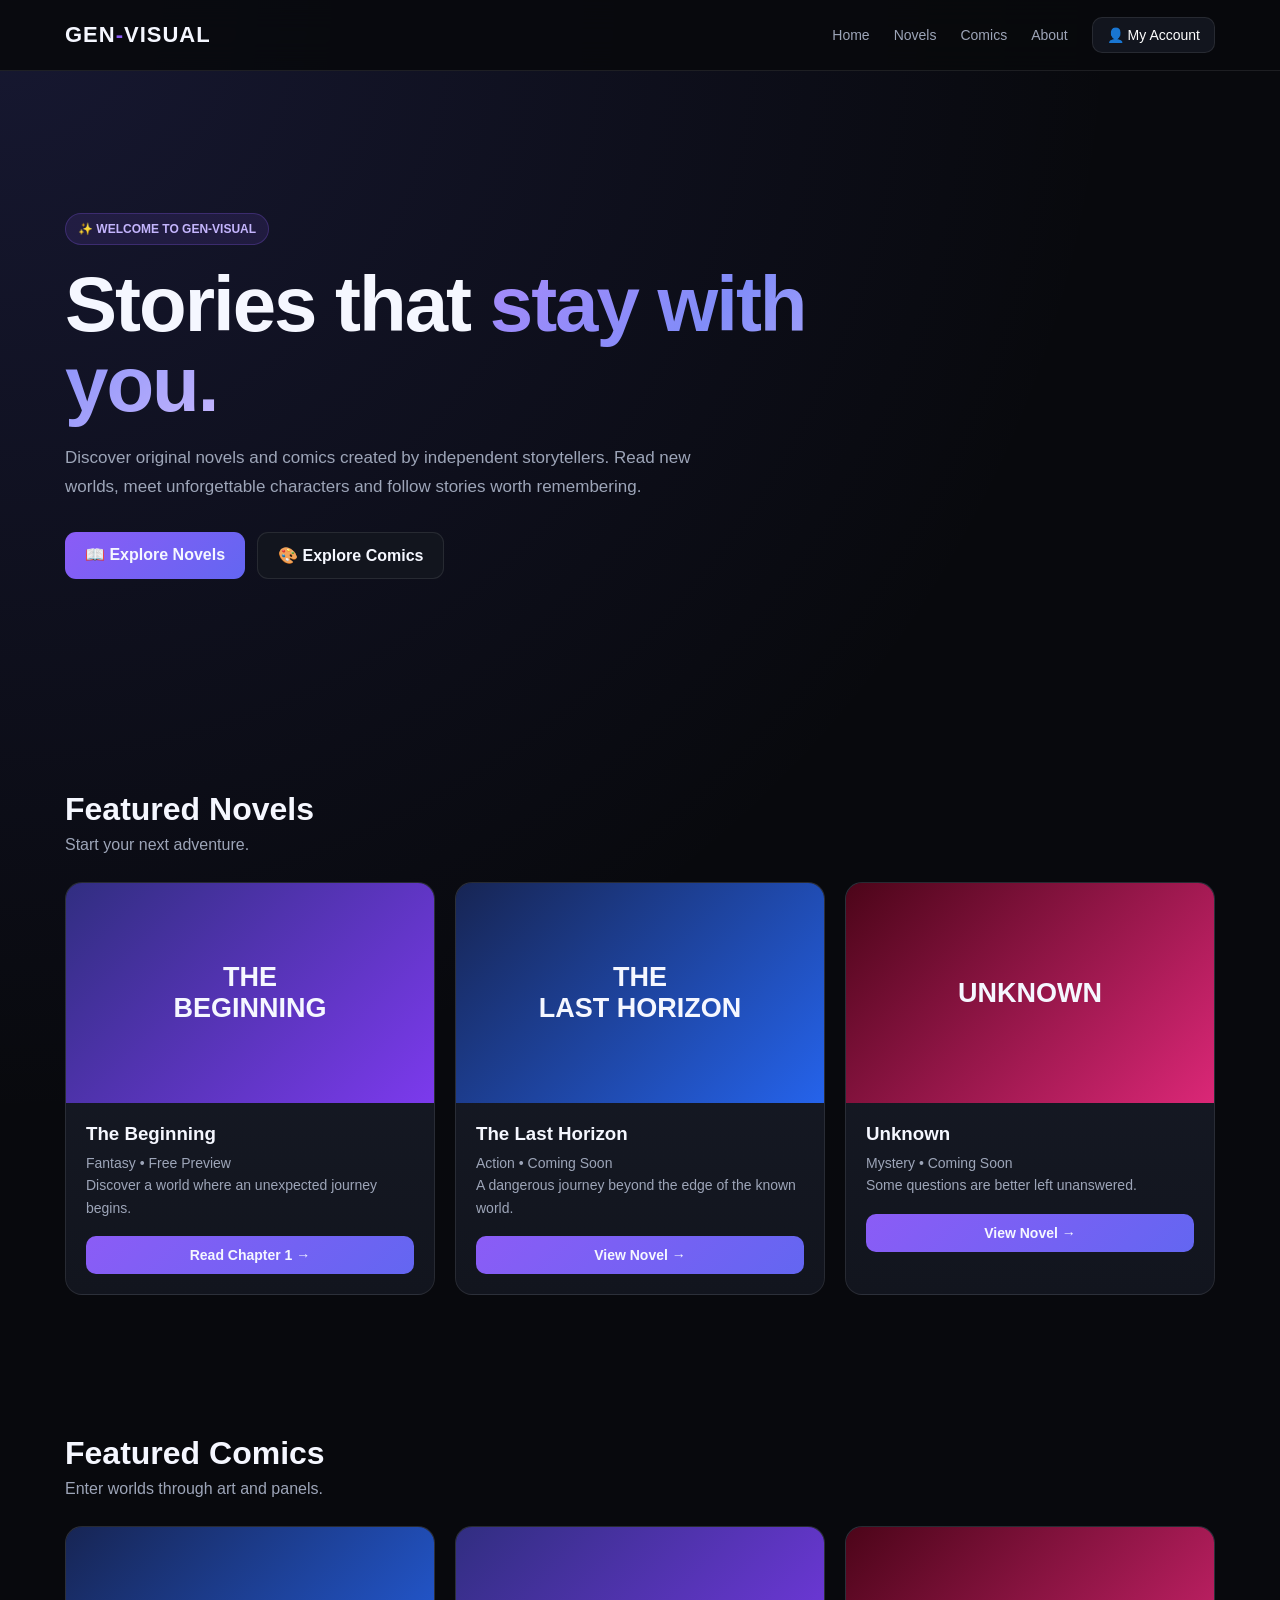
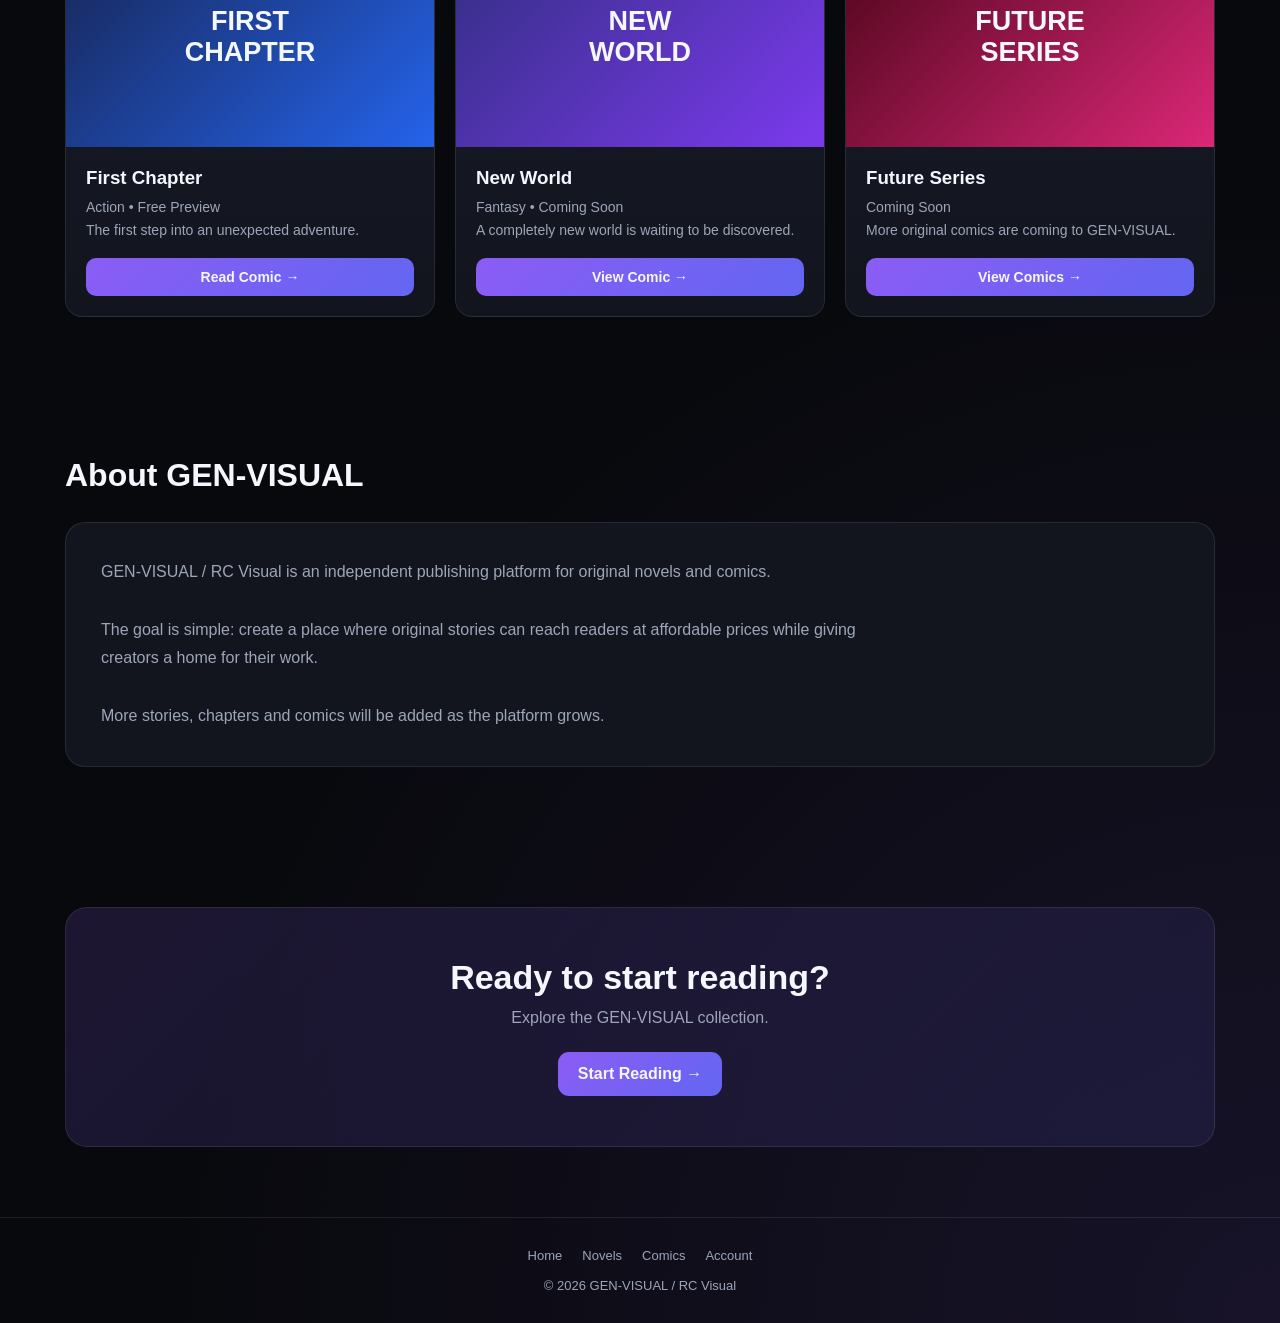
==== commit 931672df: "Add index.html for GEN-VISUAL platform This commit adds a new HTML file for the GEN-VISUAL platform," ====
--- a/index.html
+++ b/index.html
@@ -1,2396 +1,1071 @@
 <!DOCTYPE html>
 <html lang="en">
+
 <head>
 <meta charset="UTF-8">
 <meta name="viewport" content="width=device-width, initial-scale=1.0">
 
-<title>Gen-Visual — Read. Create. Publish.</title>
-
-<meta
-  name="description"
-  content="Gen-Visual is an independent publishing platform for original novels, comics and stories."
->
+<title>GEN-VISUAL — RC Visual</title>
+
+<meta name="description"
+content="GEN-VISUAL / RC Visual — Read novels and comics created by independent storytellers.">
 
 <style>
-/* =========================================================
-   GEN-VISUAL
-   Professional single-file homepage
-   ========================================================= */
 
 :root{
-  --bg:#07080c;
-  --bg-soft:#0d0f15;
-  --card:#11141c;
-  --card-hover:#171a24;
-  --border:#242936;
-  --text:#f7f7fb;
-  --muted:#9da3b1;
-  --primary:#8b5cf6;
-  --primary-dark:#6d28d9;
-  --secondary:#22c55e;
-  --danger:#ef4444;
-  --shadow:0 20px 50px rgba(0,0,0,.25);
-  --radius:18px;
+    --bg:#08090d;
+    --card:#12151e;
+    --card2:#171b27;
+    --text:#f5f7ff;
+    --muted:#9da5b8;
+    --primary:#8b5cf6;
+    --primary2:#6366f1;
+    --border:rgba(255,255,255,.09);
 }
 
 *{
-  margin:0;
-  padding:0;
-  box-sizing:border-box;
+    margin:0;
+    padding:0;
+    box-sizing:border-box;
 }
 
 html{
-  scroll-behavior:smooth;
+    scroll-behavior:smooth;
 }
 
 body{
-  font-family:
-    Inter,
-    system-ui,
-    -apple-system,
-    BlinkMacSystemFont,
-    "Segoe UI",
-    Arial,
-    sans-serif;
-  background:var(--bg);
-  color:var(--text);
-  line-height:1.6;
-}
-
-body.no-scroll{
-  overflow:hidden;
-}
-
-img{
-  max-width:100%;
-  display:block;
-}
-
-button,
-input{
-  font:inherit;
+    font-family:Arial,Helvetica,sans-serif;
+    background:
+        radial-gradient(
+            circle at top left,
+            rgba(99,102,241,.16),
+            transparent 35%
+        ),
+        radial-gradient(
+            circle at bottom right,
+            rgba(139,92,246,.12),
+            transparent 35%
+        ),
+        var(--bg);
+    color:var(--text);
+    min-height:100vh;
+}
+
+a{
+    color:inherit;
+    text-decoration:none;
 }
 
 button{
-  cursor:pointer;
-}
-
-a{
-  color:inherit;
-  text-decoration:none;
-}
-
-.container{
-  width:min(1180px,92%);
-  margin:auto;
-}
-
-/* =========================================================
+    font:inherit;
+}
+
+
+/* =========================
    HEADER
-   ========================================================= */
-
-.header{
-  position:sticky;
-  top:0;
-  z-index:1000;
-  background:rgba(7,8,12,.88);
-  backdrop-filter:blur(18px);
-  -webkit-backdrop-filter:blur(18px);
-  border-bottom:1px solid rgba(255,255,255,.07);
-}
-
-.nav{
-  min-height:72px;
-  display:flex;
-  align-items:center;
-  justify-content:space-between;
-  gap:24px;
+========================= */
+
+header{
+    position:sticky;
+    top:0;
+    z-index:1000;
+    background:rgba(8,9,13,.90);
+    backdrop-filter:blur(15px);
+    border-bottom:1px solid var(--border);
+}
+
+.navbar{
+    width:min(1150px,92%);
+    min-height:70px;
+    margin:auto;
+
+    display:flex;
+    align-items:center;
+    justify-content:space-between;
 }
 
 .logo{
-  display:flex;
-  align-items:center;
-  gap:10px;
-  font-size:20px;
-  font-weight:900;
-  letter-spacing:-.5px;
-  white-space:nowrap;
-}
-
-.logo-mark{
-  width:38px;
-  height:38px;
-  border-radius:11px;
-  display:grid;
-  place-items:center;
-  background:linear-gradient(135deg,#8b5cf6,#4f46e5);
-  box-shadow:0 8px 25px rgba(139,92,246,.25);
-}
-
-.logo-text span{
-  color:#a78bfa;
+    font-size:22px;
+    font-weight:900;
+    letter-spacing:1px;
+}
+
+.logo span{
+    color:var(--primary);
 }
 
 .nav-links{
-  display:flex;
-  align-items:center;
-  gap:26px;
-  list-style:none;
+    display:flex;
+    align-items:center;
+    gap:24px;
 }
 
 .nav-links a{
-  color:#b8bdc9;
-  font-size:14px;
-  font-weight:700;
-  transition:.2s;
+    color:var(--muted);
+    font-size:14px;
+    transition:.2s;
 }
 
 .nav-links a:hover{
-  color:white;
-}
-
-.nav-actions{
-  display:flex;
-  align-items:center;
-  gap:10px;
-}
-
-.icon-btn{
-  width:42px;
-  height:42px;
-  border-radius:11px;
-  border:1px solid var(--border);
-  background:#101219;
-  color:white;
-  display:grid;
-  place-items:center;
-  font-size:18px;
-}
-
-.icon-btn:hover{
-  background:#191c25;
-}
-
-.menu-btn{
-  display:none;
-}
-
-/* =========================================================
-   BUTTONS
-   ========================================================= */
-
-.btn{
-  display:inline-flex;
-  align-items:center;
-  justify-content:center;
-  gap:8px;
-  min-height:44px;
-  padding:0 18px;
-  border-radius:11px;
-  border:1px solid var(--border);
-  background:#141720;
-  color:white;
-  font-weight:800;
-  transition:.2s ease;
-}
-
-.btn:hover{
-  transform:translateY(-2px);
-  background:#1b1f29;
-}
-
-.btn-primary{
-  border-color:var(--primary);
-  background:var(--primary);
-}
-
-.btn-primary:hover{
-  background:var(--primary-dark);
-}
-
-.btn-small{
-  min-height:38px;
-  padding:0 13px;
-  font-size:13px;
-}
-
-/* =========================================================
+    color:white;
+}
+
+.account-btn{
+    padding:9px 14px;
+    border:1px solid var(--border);
+    border-radius:10px;
+    color:white!important;
+    background:var(--card);
+}
+
+.menu{
+    display:none;
+    border:1px solid var(--border);
+    background:var(--card);
+    color:white;
+    padding:9px 12px;
+    border-radius:9px;
+    cursor:pointer;
+}
+
+
+/* =========================
    HERO
-   ========================================================= */
+========================= */
 
 .hero{
-  min-height:650px;
-  display:flex;
-  align-items:center;
-  position:relative;
-  overflow:hidden;
-  background:
-    radial-gradient(
-      circle at 10% 20%,
-      rgba(139,92,246,.25),
-      transparent 31%
-    ),
-    radial-gradient(
-      circle at 85% 75%,
-      rgba(59,130,246,.15),
-      transparent 30%
+    min-height:650px;
+    display:flex;
+    align-items:center;
+}
+
+.hero-inner{
+    width:min(1150px,92%);
+    margin:auto;
+}
+
+.badge{
+    display:inline-block;
+    padding:8px 12px;
+    border-radius:999px;
+    background:rgba(139,92,246,.12);
+    border:1px solid rgba(139,92,246,.25);
+    color:#c4b5fd;
+    font-size:12px;
+    font-weight:bold;
+    margin-bottom:20px;
+}
+
+.hero h1{
+    max-width:800px;
+    font-size:clamp(42px,8vw,78px);
+    line-height:1.02;
+    letter-spacing:-2px;
+    margin-bottom:20px;
+}
+
+.gradient{
+    background:linear-gradient(
+        135deg,
+        #a78bfa,
+        #818cf8,
+        #c4b5fd
     );
-}
-
-.hero::before{
-  content:"";
-  position:absolute;
-  inset:0;
-  pointer-events:none;
-  background-image:
-    linear-gradient(rgba(255,255,255,.025) 1px,transparent 1px),
-    linear-gradient(90deg,rgba(255,255,255,.025) 1px,transparent 1px);
-  background-size:60px 60px;
-  mask-image:linear-gradient(to bottom,black,transparent);
-}
-
-.hero-grid{
-  position:relative;
-  z-index:1;
-  display:grid;
-  grid-template-columns:1.15fr .85fr;
-  align-items:center;
-  gap:60px;
-  padding:85px 0;
-}
-
-.badge{
-  display:inline-flex;
-  align-items:center;
-  gap:8px;
-  padding:7px 12px;
-  border:1px solid #38334b;
-  border-radius:999px;
-  background:#12111a;
-  color:#c4b5fd;
-  font-size:13px;
-  font-weight:800;
-  margin-bottom:22px;
-}
-
-.badge-dot{
-  width:7px;
-  height:7px;
-  border-radius:50%;
-  background:#22c55e;
-  box-shadow:0 0 12px rgba(34,197,94,.8);
-}
-
-.hero h1{
-  font-size:clamp(46px,7vw,78px);
-  line-height:.98;
-  letter-spacing:-3px;
-  margin-bottom:25px;
-}
-
-.hero h1 span{
-  background:linear-gradient(90deg,#a78bfa,#60a5fa);
-  -webkit-background-clip:text;
-  background-clip:text;
-  color:transparent;
-}
-
-.hero-text{
-  color:#aeb3bf;
-  max-width:650px;
-  font-size:18px;
-  margin-bottom:30px;
+
+    -webkit-background-clip:text;
+    background-clip:text;
+    color:transparent;
+}
+
+.hero p{
+    max-width:650px;
+    color:var(--muted);
+    font-size:17px;
+    line-height:1.7;
+    margin-bottom:30px;
 }
 
 .hero-buttons{
-  display:flex;
-  flex-wrap:wrap;
-  gap:12px;
-}
-
-.hero-stats{
-  display:flex;
-  gap:28px;
-  margin-top:34px;
-  flex-wrap:wrap;
-}
-
-.stat strong{
-  display:block;
-  font-size:20px;
-}
-
-.stat span{
-  color:#858b99;
-  font-size:13px;
-}
-
-.hero-art{
-  min-height:440px;
-  display:grid;
-  place-items:center;
-  position:relative;
-}
-
-.hero-card{
-  width:min(330px,80%);
-  aspect-ratio:3/4;
-  border-radius:25px;
-  padding:30px;
-  display:flex;
-  flex-direction:column;
-  justify-content:flex-end;
-  position:relative;
-  overflow:hidden;
-  background:
-    radial-gradient(circle at 70% 25%,#6d28d9,transparent 32%),
-    linear-gradient(145deg,#151027,#10141e 65%,#1d2840);
-  border:1px solid rgba(255,255,255,.1);
-  box-shadow:var(--shadow);
-  transform:rotate(3deg);
-}
-
-.hero-card::before{
-  content:"GEN";
-  position:absolute;
-  top:35px;
-  left:28px;
-  font-size:76px;
-  line-height:1;
-  font-weight:1000;
-  color:rgba(255,255,255,.06);
-}
-
-.hero-card::after{
-  content:"";
-  position:absolute;
-  width:180px;
-  height:180px;
-  border-radius:50%;
-  background:rgba(96,165,250,.12);
-  right:-70px;
-  top:-50px;
-}
-
-.hero-card-label{
-  position:relative;
-  z-index:2;
-  color:#c4b5fd;
-  font-size:12px;
-  font-weight:900;
-  letter-spacing:2px;
-  text-transform:uppercase;
-}
-
-.hero-card h2{
-  position:relative;
-  z-index:2;
-  font-size:34px;
-  line-height:1.05;
-  margin-top:8px;
-}
-
-.hero-card p{
-  position:relative;
-  z-index:2;
-  color:#adb3c0;
-  font-size:13px;
-  margin-top:10px;
-}
-
-.floating-card{
-  position:absolute;
-  background:#12151d;
-  border:1px solid var(--border);
-  border-radius:14px;
-  padding:13px 15px;
-  box-shadow:var(--shadow);
-}
-
-.floating-one{
-  top:12%;
-  left:3%;
-}
-
-.floating-two{
-  right:2%;
-  bottom:12%;
-}
-
-.floating-card small{
-  color:#858b98;
-}
-
-.floating-card strong{
-  display:block;
-  margin-top:3px;
-}
-
-/* =========================================================
-   SEARCH
-   ========================================================= */
-
-.search-section{
-  margin-top:-35px;
-  position:relative;
-  z-index:5;
-}
-
-.search-box{
-  background:#10131a;
-  border:1px solid var(--border);
-  border-radius:16px;
-  padding:10px;
-  display:flex;
-  align-items:center;
-  gap:10px;
-  box-shadow:var(--shadow);
-}
-
-.search-icon{
-  width:44px;
-  text-align:center;
-  color:#8e94a1;
-}
-
-.search-box input{
-  flex:1;
-  min-width:0;
-  border:0;
-  outline:0;
-  background:transparent;
-  color:white;
-  font-size:15px;
-}
-
-.search-box input::placeholder{
-  color:#777d8a;
-}
-
-/* =========================================================
-   SECTIONS
-   ========================================================= */
+    display:flex;
+    flex-wrap:wrap;
+    gap:12px;
+}
+
+.primary-btn,
+.secondary-btn{
+    display:inline-block;
+    padding:13px 20px;
+    border-radius:11px;
+    font-weight:800;
+    transition:.2s;
+}
+
+.primary-btn{
+    background:linear-gradient(
+        135deg,
+        var(--primary),
+        var(--primary2)
+    );
+}
+
+.primary-btn:hover,
+.secondary-btn:hover{
+    transform:translateY(-2px);
+}
+
+.secondary-btn{
+    border:1px solid var(--border);
+    background:var(--card);
+}
+
+
+/* =========================
+   SECTION
+========================= */
 
 section{
-  padding:85px 0;
-}
-
-.section-head{
-  display:flex;
-  align-items:end;
-  justify-content:space-between;
-  gap:20px;
-  margin-bottom:30px;
+    width:min(1150px,92%);
+    margin:0 auto;
+    padding:70px 0;
 }
 
 .section-title{
-  font-size:34px;
-  line-height:1.15;
-  letter-spacing:-1px;
-}
-
-.section-subtitle{
-  color:#888f9d;
-  margin-top:7px;
-}
-
-/* =========================================================
-   CATEGORY BUTTONS
-   ========================================================= */
-
-.categories{
-  display:flex;
-  gap:10px;
-  flex-wrap:wrap;
-}
-
-.category{
-  padding:9px 15px;
-  border-radius:999px;
-  border:1px solid var(--border);
-  background:#10131a;
-  color:#aeb3bf;
-  font-weight:700;
-  font-size:13px;
-  cursor:pointer;
-  transition:.2s;
-}
-
-.category:hover,
-.category.active{
-  color:white;
-  background:#211b34;
-  border-color:#6049a3;
-}
-
-/* =========================================================
-   CONTENT CARDS
-   ========================================================= */
-
-.content-grid{
-  display:grid;
-  grid-template-columns:repeat(3,1fr);
-  gap:22px;
-}
-
-.content-card{
-  background:var(--card);
-  border:1px solid var(--border);
-  border-radius:var(--radius);
-  overflow:hidden;
-  transition:.25s;
-}
-
-.content-card:hover{
-  transform:translateY(-5px);
-  background:var(--card-hover);
-  border-color:#3c4050;
-}
-
-.content-cover{
-  height:270px;
-  padding:24px;
-  display:flex;
-  align-items:end;
-  position:relative;
-  overflow:hidden;
-  background:
-    radial-gradient(circle at 75% 20%,rgba(139,92,246,.45),transparent 30%),
-    linear-gradient(145deg,#151021,#182033);
-}
-
-.content-cover.two{
-  background:
-    radial-gradient(circle at 20% 20%,rgba(59,130,246,.4),transparent 30%),
-    linear-gradient(145deg,#101829,#18111e);
-}
-
-.content-cover.three{
-  background:
-    radial-gradient(circle at 75% 75%,rgba(34,197,94,.2),transparent 30%),
-    linear-gradient(145deg,#111c1a,#19151f);
-}
-
-.cover-pattern{
-  position:absolute;
-  inset:0;
-  opacity:.08;
-  background:
-    repeating-linear-gradient(
-      45deg,
-      white 0,
-      white 1px,
-      transparent 1px,
-      transparent 14px
+    margin-bottom:28px;
+}
+
+.section-title h2{
+    font-size:32px;
+    margin-bottom:8px;
+}
+
+.section-title p{
+    color:var(--muted);
+}
+
+
+/* =========================
+   CARDS
+========================= */
+
+.cards{
+    display:grid;
+    grid-template-columns:repeat(3,1fr);
+    gap:20px;
+}
+
+.card{
+    background:
+        linear-gradient(
+            180deg,
+            var(--card2),
+            var(--card)
+        );
+
+    border:1px solid var(--border);
+    border-radius:17px;
+    overflow:hidden;
+    transition:.2s;
+}
+
+.card:hover{
+    transform:translateY(-5px);
+    border-color:rgba(139,92,246,.45);
+}
+
+.cover{
+    height:220px;
+    display:flex;
+    align-items:center;
+    justify-content:center;
+    text-align:center;
+    padding:20px;
+}
+
+.cover-one{
+    background:linear-gradient(
+        135deg,
+        #312e81,
+        #7c3aed
     );
 }
 
-.cover-title{
-  position:relative;
-  z-index:2;
-  font-size:28px;
-  line-height:1.05;
-  font-weight:900;
-}
-
-.type-tag{
-  position:absolute;
-  top:15px;
-  left:15px;
-  z-index:3;
-  padding:5px 9px;
-  border-radius:7px;
-  background:rgba(0,0,0,.45);
-  border:1px solid rgba(255,255,255,.12);
-  font-size:11px;
-  font-weight:900;
-  text-transform:uppercase;
-}
-
-.content-body{
-  padding:20px;
-}
-
-.content-meta{
-  display:flex;
-  align-items:center;
-  justify-content:space-between;
-  gap:10px;
-  color:#858b98;
-  font-size:12px;
-  margin-bottom:8px;
-}
-
-.content-body h3{
-  font-size:19px;
-}
-
-.content-body p{
-  color:#9298a6;
-  font-size:14px;
-  margin:8px 0 17px;
-}
-
-.content-footer{
-  display:flex;
-  align-items:center;
-  justify-content:space-between;
-  gap:10px;
-}
-
-.price{
-  color:#c4b5fd;
-  font-weight:900;
-}
-
-.rating{
-  color:#facc15;
-  font-size:13px;
-}
-
-/* =========================================================
-   WHY SECTION
-   ========================================================= */
-
-.feature-grid{
-  display:grid;
-  grid-template-columns:repeat(3,1fr);
-  gap:20px;
-}
-
-.feature{
-  padding:28px;
-  background:#0e1117;
-  border:1px solid var(--border);
-  border-radius:16px;
-}
-
-.feature-icon{
-  width:48px;
-  height:48px;
-  display:grid;
-  place-items:center;
-  border-radius:13px;
-  background:#1b1630;
-  margin-bottom:18px;
-  font-size:22px;
-}
-
-.feature h3{
-  font-size:18px;
-}
-
-.feature p{
-  color:#8f95a2;
-  margin-top:8px;
-  font-size:14px;
-}
-
-/* =========================================================
-   AUTHOR
-   ========================================================= */
-
-.author-section{
-  background:#0b0d12;
-  border-top:1px solid rgba(255,255,255,.04);
-  border-bottom:1px solid rgba(255,255,255,.04);
-}
-
-.author-box{
-  display:grid;
-  grid-template-columns:.7fr 1.3fr;
-  gap:45px;
-  align-items:center;
-}
-
-.author-avatar{
-  min-height:300px;
-  border-radius:22px;
-  display:grid;
-  place-items:center;
-  background:
-    radial-gradient(circle at 50% 30%,rgba(139,92,246,.4),transparent 35%),
-    linear-gradient(145deg,#171329,#111720);
-  border:1px solid var(--border);
-}
-
-.avatar-circle{
-  width:125px;
-  height:125px;
-  border-radius:50%;
-  display:grid;
-  place-items:center;
-  font-size:45px;
-  font-weight:900;
-  background:linear-gradient(135deg,#8b5cf6,#3b82f6);
-  box-shadow:0 20px 60px rgba(139,92,246,.25);
-}
-
-.author-text h2{
-  font-size:38px;
-  line-height:1.1;
-}
-
-.author-text p{
-  color:#9aa0ad;
-  margin:17px 0 24px;
-  max-width:650px;
-}
-
-/* =========================================================
-   NEWSLETTER
-   ========================================================= */
-
-.newsletter{
-  padding-top:30px;
-}
-
-.newsletter-box{
-  background:
-    radial-gradient(circle at 10% 50%,rgba(139,92,246,.2),transparent 30%),
-    #11131b;
-  border:1px solid var(--border);
-  border-radius:20px;
-  padding:42px;
-  display:flex;
-  justify-content:space-between;
-  align-items:center;
-  gap:30px;
-}
-
-.newsletter h2{
-  font-size:28px;
-}
-
-.newsletter p{
-  color:#9298a5;
-  margin-top:6px;
-}
-
-.newsletter-form{
-  display:flex;
-  gap:9px;
-  min-width:min(100%,420px);
-}
-
-.newsletter-form input{
-  flex:1;
-  min-width:0;
-  background:#080a0f;
-  border:1px solid var(--border);
-  color:white;
-  border-radius:10px;
-  padding:0 14px;
-  outline:none;
-}
-
-.newsletter-form input:focus{
-  border-color:#6d52b6;
-}
-
-/* =========================================================
+.cover-two{
+    background:linear-gradient(
+        135deg,
+        #172554,
+        #2563eb
+    );
+}
+
+.cover-three{
+    background:linear-gradient(
+        135deg,
+        #4c0519,
+        #db2777
+    );
+}
+
+.cover h3{
+    font-size:27px;
+}
+
+.card-body{
+    padding:20px;
+}
+
+.card-body h3{
+    margin-bottom:7px;
+}
+
+.card-body p{
+    color:var(--muted);
+    font-size:14px;
+    line-height:1.6;
+    margin-bottom:17px;
+}
+
+.card-btn{
+    display:block;
+    text-align:center;
+    padding:11px;
+    border-radius:10px;
+    background:linear-gradient(
+        135deg,
+        var(--primary),
+        var(--primary2)
+    );
+    font-size:14px;
+    font-weight:bold;
+}
+
+
+/* =========================
+   ABOUT
+========================= */
+
+.about-box{
+    background:var(--card);
+    border:1px solid var(--border);
+    border-radius:20px;
+    padding:35px;
+}
+
+.about-box p{
+    color:var(--muted);
+    line-height:1.8;
+    max-width:800px;
+}
+
+
+/* =========================
+   CTA
+========================= */
+
+.cta{
+    text-align:center;
+}
+
+.cta-box{
+    background:
+        linear-gradient(
+            135deg,
+            rgba(139,92,246,.16),
+            rgba(99,102,241,.10)
+        );
+
+    border:1px solid var(--border);
+    border-radius:22px;
+    padding:50px 25px;
+}
+
+.cta-box h2{
+    font-size:34px;
+    margin-bottom:12px;
+}
+
+.cta-box p{
+    color:var(--muted);
+    margin-bottom:25px;
+}
+
+
+/* =========================
    FOOTER
-   ========================================================= */
+========================= */
 
 footer{
-  border-top:1px solid var(--border);
-  padding:38px 0;
-  color:#7f8592;
-}
-
-.footer-grid{
-  display:flex;
-  justify-content:space-between;
-  gap:25px;
-  flex-wrap:wrap;
-}
-
-.footer-brand{
-  max-width:360px;
-}
-
-.footer-brand p{
-  margin-top:10px;
-  font-size:13px;
+    border-top:1px solid var(--border);
+    padding:30px 0;
+    text-align:center;
+    color:var(--muted);
+    font-size:13px;
 }
 
 .footer-links{
-  display:flex;
-  gap:22px;
-  flex-wrap:wrap;
+    display:flex;
+    justify-content:center;
+    gap:20px;
+    margin-bottom:15px;
 }
 
 .footer-links a:hover{
-  color:white;
-}
-
-/* =========================================================
-   SEARCH RESULTS
-   ========================================================= */
-
-.search-results{
-  display:none;
-  margin-top:15px;
-  padding:18px;
-  background:#10131a;
-  border:1px solid var(--border);
-  border-radius:14px;
-}
-
-.search-results.show{
-  display:block;
-}
-
-.result-item{
-  padding:10px 0;
-  border-bottom:1px solid #222631;
-}
-
-.result-item:last-child{
-  border-bottom:0;
-}
-
-.result-item strong{
-  display:block;
-}
-
-.result-item span{
-  color:#858b98;
-  font-size:12px;
-}
-
-/* =========================================================
-   TOAST
-   ========================================================= */
-
-.toast{
-  position:fixed;
-  left:50%;
-  bottom:25px;
-  transform:translate(-50%,120px);
-  background:#171a22;
-  color:white;
-  border:1px solid #343844;
-  padding:13px 18px;
-  border-radius:12px;
-  box-shadow:var(--shadow);
-  z-index:3000;
-  transition:.3s;
-  opacity:0;
-  pointer-events:none;
-  text-align:center;
-  max-width:90%;
-}
-
-.toast.show{
-  transform:translate(-50%,0);
-  opacity:1;
-}
-
-/* =========================================================
+    color:white;
+}
+
+
+/* =========================
    MOBILE
-   ========================================================= */
-
-@media(max-width:900px){
-
-  .nav-links{
-    position:fixed;
-    top:72px;
-    left:0;
-    right:0;
-    display:none;
-    flex-direction:column;
-    align-items:stretch;
-    gap:0;
-    background:#090a0f;
-    border-bottom:1px solid var(--border);
-    padding:10px 4%;
-  }
-
-  .nav-links.active{
-    display:flex;
-  }
-
-  .nav-links li{
-    border-bottom:1px solid #1d2028;
-  }
-
-  .nav-links a{
-    display:block;
-    padding:15px 5px;
-  }
-
-  .menu-btn{
-    display:grid;
-  }
-
-  .nav-actions .login-btn{
-    display:none;
-  }
-
-  .hero-grid{
-    grid-template-columns:1fr;
-    gap:20px;
-  }
-
-  .hero-art{
-    min-height:370px;
-  }
-
-  .hero-card{
-    width:250px;
-  }
-
-  .floating-one{
-    left:5%;
-  }
-
-  .floating-two{
-    right:5%;
-  }
-
-  .content-grid,
-  .feature-grid{
-    grid-template-columns:repeat(2,1fr);
-  }
-
-  .author-box{
-    grid-template-columns:1fr;
-  }
-
-  .author-avatar{
-    min-height:250px;
-  }
-
-  .newsletter-box{
-    flex-direction:column;
-    align-items:stretch;
-  }
-}
-
-@media(max-width:620px){
-
-  .nav{
-    min-height:64px;
-  }
-
-  .logo{
-    font-size:17px;
-  }
-
-  .logo-mark{
-    width:34px;
-    height:34px;
-  }
-
-  .hero{
-    min-height:auto;
-  }
-
-  .hero-grid{
-    padding:65px 0 75px;
-  }
-
-  .hero h1{
-    font-size:47px;
-    letter-spacing:-2px;
-  }
-
-  .hero-text{
-    font-size:16px;
-  }
-
-  .hero-art{
-    min-height:330px;
-  }
-
-  .hero-card{
-    width:225px;
-  }
-
-  .floating-card{
-    padding:10px 12px;
-    font-size:12px;
-  }
-
-  section{
-    padding:65px 0;
-  }
-
-  .section-title{
-    font-size:29px;
-  }
-
-  .section-head{
-    align-items:start;
-    flex-direction:column;
-  }
-
-  .content-grid,
-  .feature-grid{
-    grid-template-columns:1fr;
-  }
-
-  .content-cover{
-    height:250px;
-  }
-
-  .search-box{
-    padding:8px;
-  }
-
-  .search-box .btn{
-    padding:0 12px;
-  }
-
-  .newsletter-box{
-    padding:28px 22px;
-  }
-
-  .newsletter-form{
-    flex-direction:column;
-    min-width:100%;
-  }
-
-  .newsletter-form input{
-    min-height:46px;
-  }
-
-  .author-text h2{
-    font-size:31px;
-  }
-
-  .footer-grid{
-    flex-direction:column;
-  }
-}
+========================= */
+
+@media(max-width:800px){
+
+    .nav-links{
+        display:none;
+    }
+
+    .menu{
+        display:block;
+    }
+
+    .cards{
+        grid-template-columns:1fr 1fr;
+    }
+
+    .hero{
+        min-height:580px;
+    }
+
+}
+
+@media(max-width:600px){
+
+    .navbar{
+        min-height:62px;
+    }
+
+    .hero h1{
+        letter-spacing:-1px;
+    }
+
+    .hero p{
+        font-size:15px;
+    }
+
+    .hero-buttons{
+        flex-direction:column;
+    }
+
+    .primary-btn,
+    .secondary-btn{
+        text-align:center;
+        width:100%;
+    }
+
+    .cards{
+        grid-template-columns:1fr;
+    }
+
+    section{
+        padding:50px 0;
+    }
+
+    .about-box{
+        padding:25px;
+    }
+
+}
+
 </style>
 </head>
 
+
 <body>
 
-<!-- =======================================================
+
+<!-- =========================
      HEADER
-     ======================================================= -->
-
-<header class="header">
-
-  <div class="container nav">
-
-    <a href="#home" class="logo" aria-label="Gen-Visual Home">
-
-      <div class="logo-mark">G</div>
-
-      <div class="logo-text">
-        GEN-<span>VISUAL</span>
-      </div>
-
+========================= -->
+
+<header>
+
+<nav class="navbar">
+
+    <a href="index.html" class="logo">
+        GEN<span>-</span>VISUAL
     </a>
 
 
-    <ul class="nav-links" id="navLinks">
-
-      <li>
-        <a href="#home" onclick="closeMenu()">Home</a>
-      </li>
-
-      <li>
-        <a href="#novels" onclick="closeMenu()">Novels</a>
-      </li>
-
-      <li>
-        <a href="#comics" onclick="closeMenu()">Comics</a>
-      </li>
-
-      <li>
-        <a href="#about" onclick="closeMenu()">About</a>
-      </li>
-
-      <li>
-        <a href="#contact" onclick="closeMenu()">Contact</a>
-      </li>
-
-    </ul>
-
-
-    <div class="nav-actions">
-
-      <button
-        class="icon-btn"
-        onclick="focusSearch()"
-        aria-label="Search"
-        title="Search">
-        🔍
-      </button>
-
-      <a
-        class="btn btn-small login-btn"
-        href="#contact">
-        Sign In
-      </a>
-
-      <button
-        class="icon-btn menu-btn"
-        id="menuBtn"
-        onclick="toggleMenu()"
-        aria-label="Menu">
+    <div class="nav-links">
+
+        <a href="index.html">
+            Home
+        </a>
+
+        <a href="novels.html">
+            Novels
+        </a>
+
+        <a href="comics.html">
+            Comics
+        </a>
+
+        <a href="#about">
+            About
+        </a>
+
+        <a href="login.html" class="account-btn">
+            👤 My Account
+        </a>
+
+    </div>
+
+
+    <button
+        class="menu"
+        onclick="toggleMenu()">
+
         ☰
-      </button>
-
-    </div>
-
-  </div>
+
+    </button>
+
+</nav>
 
 </header>
 
 
-<!-- =======================================================
+<!-- =========================
+     MOBILE MENU
+========================= -->
+
+<div
+    id="mobileMenu"
+    style="
+    display:none;
+    background:#12151e;
+    border-bottom:1px solid rgba(255,255,255,.09);
+    ">
+
+    <div
+        style="
+        width:92%;
+        margin:auto;
+        padding:15px 0;
+        display:flex;
+        flex-direction:column;
+        gap:15px;
+        ">
+
+        <a href="index.html">
+            🏠 Home
+        </a>
+
+        <a href="novels.html">
+            📖 Novels
+        </a>
+
+        <a href="comics.html">
+            🎨 Comics
+        </a>
+
+        <a href="login.html">
+            👤 My Account
+        </a>
+
+    </div>
+
+</div>
+
+
+<!-- =========================
      HERO
-     ======================================================= -->
+========================= -->
 
 <main>
 
-<section class="hero" id="home">
-
-  <div class="container hero-grid">
-
-    <div>
-
-      <div class="badge">
-        <span class="badge-dot"></span>
-        Independent stories • Made for readers
-      </div>
-
-      <h1>
-        Stories that<br>
-        <span>stay with you.</span>
-      </h1>
-
-      <p class="hero-text">
-        Welcome to Gen-Visual — a home for original novels,
-        comics and imaginative worlds. Discover new stories
-        from independent creators at reader-friendly prices.
-      </p>
-
-      <div class="hero-buttons">
-
-        <a class="btn btn-primary" href="#novels">
-          📚 Explore Novels
-        </a>
-
-        <a class="btn" href="#comics">
-          🎨 Explore Comics
-        </a>
-
-      </div>
-
-
-      <div class="hero-stats">
-
-        <div class="stat">
-          <strong>100%</strong>
-          <span>Original stories</span>
-        </div>
-
-        <div class="stat">
-          <strong>₹</strong>
-          <span>Reader-friendly pricing</span>
-        </div>
-
-        <div class="stat">
-          <strong>24/7</strong>
-          <span>Read anywhere</span>
-        </div>
-
-      </div>
-
-    </div>
-
-
-    <div class="hero-art">
-
-      <div class="floating-card floating-one">
-        <small>New release</small>
-        <strong>Coming soon ✨</strong>
-      </div>
-
-      <div class="hero-card">
-
-        <div class="hero-card-label">
-          RC Visual Original
-        </div>
-
-        <h2>
-          Your next<br>
-          great story.
-        </h2>
+<div class="hero">
+
+<div class="hero-inner">
+
+    <span class="badge">
+        ✨ WELCOME TO GEN-VISUAL
+    </span>
+
+
+    <h1>
+        Stories that
+        <span class="gradient">
+            stay with you.
+        </span>
+    </h1>
+
+
+    <p>
+
+        Discover original novels and comics
+        created by independent storytellers.
+        Read new worlds, meet unforgettable
+        characters and follow stories worth
+        remembering.
+
+    </p>
+
+
+    <div class="hero-buttons">
+
+        <a
+            href="novels.html"
+            class="primary-btn">
+
+            📖 Explore Novels
+
+        </a>
+
+
+        <a
+            href="comics.html"
+            class="secondary-btn">
+
+            🎨 Explore Comics
+
+        </a>
+
+    </div>
+
+</div>
+
+</div>
+
+
+<!-- =========================
+     FEATURED NOVELS
+========================= -->
+
+<section>
+
+<div class="section-title">
+
+    <h2>
+        Featured Novels
+    </h2>
+
+    <p>
+        Start your next adventure.
+    </p>
+
+</div>
+
+
+<div class="cards">
+
+
+<article class="card">
+
+    <div class="cover cover-one">
+
+        <h3>
+            THE<br>
+            BEGINNING
+        </h3>
+
+    </div>
+
+
+    <div class="card-body">
+
+        <h3>
+            The Beginning
+        </h3>
 
         <p>
-          Novels • Comics • New Worlds
+            Fantasy • Free Preview
+            <br>
+            Discover a world where
+            an unexpected journey begins.
         </p>
 
-      </div>
-
-      <div class="floating-card floating-two">
-        <small>Reading</small>
-        <strong>Start for free 📖</strong>
-      </div>
-
-    </div>
-
-  </div>
+
+        <a
+            href="reader.html?book=the-beginning&chapter=1"
+            class="card-btn">
+
+            Read Chapter 1 →
+
+        </a>
+
+    </div>
+
+</article>
+
+
+<article class="card">
+
+    <div class="cover cover-two">
+
+        <h3>
+            THE<br>
+            LAST HORIZON
+        </h3>
+
+    </div>
+
+
+    <div class="card-body">
+
+        <h3>
+            The Last Horizon
+        </h3>
+
+        <p>
+            Action • Coming Soon
+            <br>
+            A dangerous journey beyond
+            the edge of the known world.
+        </p>
+
+
+        <a
+            href="novels.html"
+            class="card-btn">
+
+            View Novel →
+
+        </a>
+
+    </div>
+
+</article>
+
+
+<article class="card">
+
+    <div class="cover cover-three">
+
+        <h3>
+            UNKNOWN
+        </h3>
+
+    </div>
+
+
+    <div class="card-body">
+
+        <h3>
+            Unknown
+        </h3>
+
+        <p>
+            Mystery • Coming Soon
+            <br>
+            Some questions are better
+            left unanswered.
+        </p>
+
+
+        <a
+            href="novels.html"
+            class="card-btn">
+
+            View Novel →
+
+        </a>
+
+    </div>
+
+</article>
+
+
+</div>
 
 </section>
 
 
-<!-- =======================================================
-     SEARCH
-     ======================================================= -->
-
-<div class="search-section">
-
-  <div class="container">
-
-    <div class="search-box">
-
-      <div class="search-icon">🔍</div>
-
-      <input
-        type="search"
-        id="searchInput"
-        placeholder="Search novels, comics, genres..."
-        autocomplete="off"
-        oninput="searchContent()"
-      >
-
-      <button
-        class="btn btn-primary btn-small"
-        onclick="searchContent()">
-        Search
-      </button>
-
-    </div>
-
-    <div class="search-results" id="searchResults"></div>
-
-  </div>
+<!-- =========================
+     FEATURED COMICS
+========================= -->
+
+<section>
+
+<div class="section-title">
+
+    <h2>
+        Featured Comics
+    </h2>
+
+    <p>
+        Enter worlds through art and panels.
+    </p>
 
 </div>
 
 
-<!-- =======================================================
-     NOVELS
-     ======================================================= -->
-
-<section id="novels">
-
-  <div class="container">
-
-    <div class="section-head">
-
-      <div>
-        <h2 class="section-title">Featured Novels</h2>
-
-        <p class="section-subtitle">
-          Original stories waiting to be discovered.
+<div class="cards">
+
+
+<article class="card">
+
+    <div class="cover cover-two">
+
+        <h3>
+            FIRST<br>
+            CHAPTER
+        </h3>
+
+    </div>
+
+
+    <div class="card-body">
+
+        <h3>
+            First Chapter
+        </h3>
+
+        <p>
+            Action • Free Preview
+            <br>
+            The first step into an
+            unexpected adventure.
         </p>
-      </div>
-
-      <a href="#contact" class="btn btn-small">
-        View All →
-      </a>
-
-    </div>
-
-
-    <div class="categories">
-
-      <button class="category active" onclick="filterCategory('all',this)">
-        All
-      </button>
-
-      <button class="category" onclick="filterCategory('fantasy',this)">
-        Fantasy
-      </button>
-
-      <button class="category" onclick="filterCategory('romance',this)">
-        Romance
-      </button>
-
-      <button class="category" onclick="filterCategory('action',this)">
-        Action
-      </button>
-
-      <button class="category" onclick="filterCategory('mystery',this)">
-        Mystery
-      </button>
-
-    </div>
-
-
-    <div class="content-grid" id="novelGrid" style="margin-top:25px;">
-
-      <article
-        class="content-card"
-        data-category="fantasy"
-        data-title="The Beginning">
-
-        <div class="content-cover">
-
-          <div class="cover-pattern"></div>
-
-          <div class="type-tag">Novel</div>
-
-          <div class="cover-title">
-            The<br>Beginning
-          </div>
-
-        </div>
-
-        <div class="content-body">
-
-          <div class="content-meta">
-            <span>Fantasy</span>
-            <span>Preview</span>
-          </div>
-
-          <h3>The Beginning</h3>
-
-          <p>
-            A mysterious journey begins when an ordinary
-            night changes everything.
-          </p>
-
-          <div class="content-footer">
-
-            <span class="price">Free Preview</span>
-
-            <a href="#reader" class="btn btn-primary btn-small">
-              Read
-            </a>
-
-          </div>
-
-        </div>
-
-      </article>
-
-
-      <article
-        class="content-card"
-        data-category="action"
-        data-title="The Last Horizon">
-
-        <div class="content-cover two">
-
-          <div class="cover-pattern"></div>
-
-          <div class="type-tag">Novel</div>
-
-          <div class="cover-title">
-            The Last<br>Horizon
-          </div>
-
-        </div>
-
-        <div class="content-body">
-
-          <div class="content-meta">
-            <span>Action</span>
-            <span>Coming Soon</span>
-          </div>
-
-          <h3>The Last Horizon</h3>
-
-          <p>
-            A dangerous world. A forgotten secret.
-            One final journey.
-          </p>
-
-          <div class="content-footer">
-
-            <span class="price">Coming Soon</span>
-
-            <button
-              class="btn btn-small"
-              onclick="notifyUser('The Last Horizon will be available soon.')">
-              Follow
-            </button>
-
-          </div>
-
-        </div>
-
-      </article>
-
-
-      <article
-        class="content-card"
-        data-category="mystery"
-        data-title="Unknown">
-
-        <div class="content-cover three">
-
-          <div class="cover-pattern"></div>
-
-          <div class="type-tag">Novel</div>
-
-          <div class="cover-title">
-            Unknown
-          </div>
-
-        </div>
-
-        <div class="content-body">
-
-          <div class="content-meta">
-            <span>Mystery</span>
-            <span>Coming Soon</span>
-          </div>
-
-          <h3>Unknown</h3>
-
-          <p>
-            Some questions should never be answered.
-          </p>
-
-          <div class="content-footer">
-
-            <span class="price">Coming Soon</span>
-
-            <button
-              class="btn btn-small"
-              onclick="notifyUser('This story is coming soon.')">
-              Follow
-            </button>
-
-          </div>
-
-        </div>
-
-      </article>
-
-    </div>
-
-  </div>
+
+
+        <a
+            href="reader.html?comic=first-chapter&chapter=1"
+            class="card-btn">
+
+            Read Comic →
+
+        </a>
+
+    </div>
+
+</article>
+
+
+<article class="card">
+
+    <div class="cover cover-one">
+
+        <h3>
+            NEW<br>
+            WORLD
+        </h3>
+
+    </div>
+
+
+    <div class="card-body">
+
+        <h3>
+            New World
+        </h3>
+
+        <p>
+            Fantasy • Coming Soon
+            <br>
+            A completely new world
+            is waiting to be discovered.
+        </p>
+
+
+        <a
+            href="comics.html"
+            class="card-btn">
+
+            View Comic →
+
+        </a>
+
+    </div>
+
+</article>
+
+
+<article class="card">
+
+    <div class="cover cover-three">
+
+        <h3>
+            FUTURE<br>
+            SERIES
+        </h3>
+
+    </div>
+
+
+    <div class="card-body">
+
+        <h3>
+            Future Series
+        </h3>
+
+        <p>
+            Coming Soon
+            <br>
+            More original comics are
+            coming to GEN-VISUAL.
+        </p>
+
+
+        <a
+            href="comics.html"
+            class="card-btn">
+
+            View Comics →
+
+        </a>
+
+    </div>
+
+</article>
+
+
+</div>
 
 </section>
 
 
-<!-- =======================================================
-     COMICS
-     ======================================================= -->
-
-<section id="comics">
-
-  <div class="container">
-
-    <div class="section-head">
-
-      <div>
-        <h2 class="section-title">Featured Comics</h2>
-
-        <p class="section-subtitle">
-          Visual stories, characters and worlds.
-        </p>
-      </div>
-
-      <a href="#contact" class="btn btn-small">
-        View All →
-      </a>
-
-    </div>
-
-
-    <div class="content-grid">
-
-      <article class="content-card">
-
-        <div class="content-cover two">
-
-          <div class="cover-pattern"></div>
-
-          <div class="type-tag">Comic</div>
-
-          <div class="cover-title">
-            First<br>Chapter
-          </div>
-
-        </div>
-
-        <div class="content-body">
-
-          <div class="content-meta">
-            <span>Action</span>
-            <span>Episode 01</span>
-          </div>
-
-          <h3>First Chapter</h3>
-
-          <p>
-            Step into a new world through an original
-            visual story.
-          </p>
-
-          <div class="content-footer">
-
-            <span class="price">Free Preview</span>
-
-            <a href="#reader" class="btn btn-primary btn-small">
-              Read
-            </a>
-
-          </div>
-
-        </div>
-
-      </article>
-
-
-      <article class="content-card">
-
-        <div class="content-cover three">
-
-          <div class="cover-pattern"></div>
-
-          <div class="type-tag">Comic</div>
-
-          <div class="cover-title">
-            New<br>World
-          </div>
-
-        </div>
-
-        <div class="content-body">
-
-          <div class="content-meta">
-            <span>Fantasy</span>
-            <span>Coming Soon</span>
-          </div>
-
-          <h3>New World</h3>
-
-          <p>
-            A new comic universe is being created.
-          </p>
-
-          <div class="content-footer">
-
-            <span class="price">Coming Soon</span>
-
-            <button
-              class="btn btn-small"
-              onclick="notifyUser('New World is coming soon.')">
-              Follow
-            </button>
-
-          </div>
-
-        </div>
-
-      </article>
-
-
-      <article class="content-card">
-
-        <div class="content-cover">
-
-          <div class="cover-pattern"></div>
-
-          <div class="type-tag">Comic</div>
-
-          <div class="cover-title">
-            Future<br>Series
-          </div>
-
-        </div>
-
-        <div class="content-body">
-
-          <div class="content-meta">
-            <span>New Series</span>
-            <span>Coming Soon</span>
-          </div>
-
-          <h3>Future Series</h3>
-
-          <p>
-            More original comics will appear here.
-          </p>
-
-          <div class="content-footer">
-
-            <span class="price">Coming Soon</span>
-
-            <button
-              class="btn btn-small"
-              onclick="notifyUser('More comics are coming soon.')">
-              Follow
-            </button>
-
-          </div>
-
-        </div>
-
-      </article>
-
-    </div>
-
-  </div>
+<!-- =========================
+     ABOUT
+========================= -->
+
+<section id="about">
+
+<div class="section-title">
+
+    <h2>
+        About GEN-VISUAL
+    </h2>
+
+</div>
+
+
+<div class="about-box">
+
+    <p>
+
+        GEN-VISUAL / RC Visual is an independent
+        publishing platform for original novels
+        and comics.
+
+        <br><br>
+
+        The goal is simple:
+        create a place where original stories
+        can reach readers at affordable prices
+        while giving creators a home for their work.
+
+        <br><br>
+
+        More stories, chapters and comics will
+        be added as the platform grows.
+
+    </p>
+
+</div>
 
 </section>
 
 
-<!-- =======================================================
-     FEATURES
-     ======================================================= -->
-
-<section>
-
-  <div class="container">
-
-    <div class="section-head">
-
-      <div>
-        <h2 class="section-title">
-          Made for readers
-        </h2>
-
-        <p class="section-subtitle">
-          A simple place to discover and enjoy original stories.
-        </p>
-      </div>
-
-    </div>
-
-
-    <div class="feature-grid">
-
-      <div class="feature">
-
-        <div class="feature-icon">📱</div>
-
-        <h3>Read Anywhere</h3>
-
-        <p>
-          Designed to work smoothly on phones, tablets
-          and computers.
-        </p>
-
-      </div>
-
-
-      <div class="feature">
-
-        <div class="feature-icon">💰</div>
-
-        <h3>Affordable Stories</h3>
-
-        <p>
-          Keep prices reasonable so more readers can
-          enjoy independent stories.
-        </p>
-
-      </div>
-
-
-      <div class="feature">
-
-        <div class="feature-icon">✨</div>
-
-        <h3>Original Worlds</h3>
-
-        <p>
-          Discover characters, adventures and stories
-          created by independent authors.
-        </p>
-
-      </div>
-
-    </div>
-
-  </div>
+<!-- =========================
+     CTA
+========================= -->
+
+<section class="cta">
+
+<div class="cta-box">
+
+    <h2>
+        Ready to start reading?
+    </h2>
+
+    <p>
+        Explore the GEN-VISUAL collection.
+    </p>
+
+
+    <a
+        href="novels.html"
+        class="primary-btn">
+
+        Start Reading →
+
+    </a>
+
+</div>
 
 </section>
 
 
-<!-- =======================================================
-     READER PREVIEW
-     ======================================================= -->
-
-<section id="reader">
-
-  <div class="container">
-
-    <div class="section-head">
-
-      <div>
-
-        <h2 class="section-title">
-          Start Reading
-        </h2>
-
-        <p class="section-subtitle">
-          Try a free preview before deciding to continue.
-        </p>
-
-      </div>
-
-    </div>
-
-
-    <div class="reader-box"
-      style="
-        background:#10131a;
-        border:1px solid var(--border);
-        border-radius:20px;
-        padding:35px;
-      ">
-
-      <div style="max-width:760px;margin:auto;">
-
-        <div style="
-          color:#a78bfa;
-          font-size:12px;
-          font-weight:900;
-          letter-spacing:1.5px;
-          text-transform:uppercase;
-        ">
-          The Beginning
-        </div>
-
-        <h2 style="
-          font-size:32px;
-          margin-top:8px;
-        ">
-          Chapter One — The Beginning
-        </h2>
-
-        <p style="
-          color:#b0b5c1;
-          margin-top:22px;
-          font-size:17px;
-        ">
-          The night was unusually quiet.
-          The city lights shimmered in the distance
-          as a young traveler stood at the edge of
-          an unknown path.
-        </p>
-
-        <p style="
-          color:#b0b5c1;
-          margin-top:18px;
-          font-size:17px;
-        ">
-          Something had changed.
-          Nobody knew exactly what it was,
-          but the feeling was impossible to ignore.
-        </p>
-
-        <p style="
-          color:#b0b5c1;
-          margin-top:18px;
-          font-size:17px;
-        ">
-          The journey had begun.
-        </p>
-
-        <div style="
-          margin-top:28px;
-          display:flex;
-          gap:10px;
-          flex-wrap:wrap;
-        ">
-
-          <button
-            class="btn btn-primary"
-            onclick="notifyUser('The full reader and paid chapters will be added in the next version.')">
-            Continue Reading →
-          </button>
-
-          <button
-            class="btn"
-            onclick="notifyUser('Bookmarking will be available after reader accounts are added.')">
-            ♡ Bookmark
-          </button>
-
-        </div>
-
-      </div>
-
-    </div>
-
-  </div>
-
-</section>
-
-
-<!-- =======================================================
-     AUTHOR
-     ======================================================= -->
-
-<section class="author-section" id="about">
-
-  <div class="container">
-
-    <div class="author-box">
-
-      <div class="author-avatar">
-
-        <div class="avatar-circle">
-          A
-        </div>
-
-      </div>
-
-
-      <div class="author-text">
-
-        <div class="badge">
-          About the creator
-        </div>
-
-        <h2>
-          Welcome to my world.
-        </h2>
-
-        <p>
-          I am an independent author and creator of novels
-          and comics. Gen-Visual is my home for sharing
-          stories, characters and creative worlds directly
-          with readers.
-        </p>
-
-        <p>
-          More information about the author, upcoming
-          releases and projects can be added here.
-        </p>
-
-        <a href="#contact" class="btn btn-primary">
-          Contact the Author
-        </a>
-
-      </div>
-
-    </div>
-
-  </div>
-
-</section>
-
-
-<!-- =======================================================
-     NEWSLETTER
-     ======================================================= -->
-
-<section class="newsletter">
-
-  <div class="container">
-
-    <div class="newsletter-box">
-
-      <div>
-
-        <h2>
-          Don't miss the next chapter.
-        </h2>
-
-        <p>
-          Get updates about new novels, comics and releases.
-        </p>
-
-      </div>
-
-
-      <form
-        class="newsletter-form"
-        onsubmit="subscribe(event)">
-
-        <input
-          type="email"
-          id="newsletterEmail"
-          placeholder="Your email address"
-          required
-        >
-
-        <button class="btn btn-primary" type="submit">
-          Subscribe
-        </button>
-
-      </form>
-
-    </div>
-
-  </div>
-
-</section>
-
-
-<!-- =======================================================
-     CONTACT
-     ======================================================= -->
-
-<section id="contact">
-
-  <div class="container">
-
-    <div class="section-head">
-
-      <div>
-
-        <h2 class="section-title">
-          Contact
-        </h2>
-
-        <p class="section-subtitle">
-          Questions, feedback or collaboration?
-        </p>
-
-      </div>
-
-    </div>
-
-
-    <div style="
-      max-width:700px;
-      background:#10131a;
-      border:1px solid var(--border);
-      border-radius:18px;
-      padding:28px;
-    ">
-
-      <form onsubmit="contactForm(event)">
-
-        <input
-          id="contactName"
-          type="text"
-          placeholder="Your name"
-          required
-          style="
-            width:100%;
-            min-height:48px;
-            padding:0 14px;
-            margin-bottom:12px;
-            border-radius:10px;
-            border:1px solid var(--border);
-            background:#080a0f;
-            color:white;
-            outline:none;
-          "
-        >
-
-        <input
-          id="contactEmail"
-          type="email"
-          placeholder="Your email"
-          required
-          style="
-            width:100%;
-            min-height:48px;
-            padding:0 14px;
-            margin-bottom:12px;
-            border-radius:10px;
-            border:1px solid var(--border);
-            background:#080a0f;
-            color:white;
-            outline:none;
-          "
-        >
-
-        <textarea
-          id="contactMessage"
-          placeholder="Your message"
-          required
-          style="
-            width:100%;
-            min-height:150px;
-            padding:14px;
-            margin-bottom:12px;
-            border-radius:10px;
-            border:1px solid var(--border);
-            background:#080a0f;
-            color:white;
-            resize:vertical;
-            outline:none;
-          "
-        ></textarea>
-
-        <button class="btn btn-primary" type="submit">
-          Send Message
-        </button>
-
-      </form>
-
-    </div>
-
-  </div>
-
-</section>
-
 </main>
 
 
-<!-- =======================================================
+<!-- =========================
      FOOTER
-     ======================================================= -->
+========================= -->
 
 <footer>
 
-  <div class="container footer-grid">
-
-    <div class="footer-brand">
-
-      <div class="logo">
-
-        <div class="logo-mark">G</div>
-
-        <div class="logo-text">
-          GEN-<span>VISUAL</span>
-        </div>
-
-      </div>
-
-      <p>
-        RC Visual • Read. Create. Publish.
-      </p>
-
-    </div>
-
-
-    <div class="footer-links">
-
-      <a href="#home">Home</a>
-      <a href="#novels">Novels</a>
-      <a href="#comics">Comics</a>
-      <a href="#about">About</a>
-      <a href="#contact">Contact</a>
-
-    </div>
-
-  </div>
+<div class="footer-links">
+
+    <a href="index.html">
+        Home
+    </a>
+
+    <a href="novels.html">
+        Novels
+    </a>
+
+    <a href="comics.html">
+        Comics
+    </a>
+
+    <a href="login.html">
+        Account
+    </a>
+
+</div>
+
+
+© <span id="year"></span>
+GEN-VISUAL / RC Visual
 
 </footer>
 
 
-<!-- TOAST -->
-
-<div class="toast" id="toast"></div>
-
-
 <script>
 
-/* =========================================================
+/* =========================
+   YEAR
+========================= */
+
+document.getElementById("year").textContent =
+    new Date().getFullYear();
+
+
+/* =========================
    MOBILE MENU
-   ========================================================= */
+========================= */
 
 function toggleMenu(){
 
-  const nav = document.getElementById("navLinks");
-
-  nav.classList.toggle("active");
-
-  document.body.classList.toggle(
-    "no-scroll",
-    nav.classList.contains("active")
-  );
-
-}
-
-function closeMenu(){
-
-  document
-    .getElementById("navLinks")
-    .classList.remove("active");
-
-  document.body.classList.remove("no-scroll");
-
-}
-
-
-/* =========================================================
-   SEARCH
-   ========================================================= */
-
-const searchableContent = [
-
-  {
-    title:"The Beginning",
-    type:"Novel",
-    category:"Fantasy",
-    target:"#reader"
-  },
-
-  {
-    title:"The Last Horizon",
-    type:"Novel",
-    category:"Action",
-    target:"#novels"
-  },
-
-  {
-    title:"Unknown",
-    type:"Novel",
-    category:"Mystery",
-    target:"#novels"
-  },
-
-  {
-    title:"First Chapter",
-    type:"Comic",
-    category:"Action",
-    target:"#comics"
-  },
-
-  {
-    title:"New World",
-    type:"Comic",
-    category:"Fantasy",
-    target:"#comics"
-  },
-
-  {
-    title:"Future Series",
-    type:"Comic",
-    category:"New Series",
-    target:"#comics"
-  }
-
-];
-
-
-function focusSearch(){
-
-  const input =
-    document.getElementById("searchInput");
-
-  input.focus();
-
-  input.scrollIntoView({
-    behavior:"smooth",
-    block:"center"
-  });
-
-}
-
-
-function searchContent(){
-
-  const input =
-    document.getElementById("searchInput");
-
-  const results =
-    document.getElementById("searchResults");
-
-  const query =
-    input.value.trim().toLowerCase();
-
-  if(!query){
-
-    results.classList.remove("show");
-    results.innerHTML="";
-
-    return;
-  }
-
-
-  const matches =
-    searchableContent.filter(item =>
-
-      item.title.toLowerCase().includes(query) ||
-      item.type.toLowerCase().includes(query) ||
-      item.category.toLowerCase().includes(query)
-
-    );
-
-
-  results.classList.add("show");
-
-
-  if(matches.length === 0){
-
-    results.innerHTML = `
-      <div class="result-item">
-        <strong>No results found</strong>
-        <span>Try another title, category or genre.</span>
-      </div>
-    `;
-
-    return;
-  }
-
-
-  results.innerHTML =
-    matches.map(item => `
-
-      <div class="result-item">
-
-        <a
-          href="${item.target}"
-          onclick="document.getElementById('searchResults').classList.remove('show')"
-        >
-
-          <strong>
-            ${item.title}
-          </strong>
-
-          <span>
-            ${item.type} • ${item.category}
-          </span>
-
-        </a>
-
-      </div>
-
-    `).join("");
-
-}
-
-
-/* =========================================================
-   CATEGORY FILTER
-   ========================================================= */
-
-function filterCategory(category, button){
-
-  document
-    .querySelectorAll(".category")
-    .forEach(btn => btn.classList.remove("active"));
-
-  button.classList.add("active");
-
-
-  document
-    .querySelectorAll("#novelGrid .content-card")
-    .forEach(card => {
-
-      const cardCategory =
-        card.getAttribute("data-category");
-
-      if(
-        category === "all" ||
-        cardCategory === category
-      ){
-
-        card.style.display="block";
-
-      }else{
-
-        card.style.display="none";
-
-      }
-
-    });
-
-}
-
-
-/* =========================================================
-   TOAST
-   ========================================================= */
-
-let toastTimer;
-
-function notifyUser(message){
-
-  const toast =
-    document.getElementById("toast");
-
-  toast.textContent = message;
-
-  toast.classList.add("show");
-
-  clearTimeout(toastTimer);
-
-  toastTimer =
-    setTimeout(() => {
-
-      toast.classList.remove("show");
-
-    },3500);
-
-}
-
-
-/* =========================================================
-   NEWSLETTER
-   ========================================================= */
-
-function subscribe(event){
-
-  event.preventDefault();
-
-  const email =
-    document.getElementById("newsletterEmail").value;
-
-  if(!email){
-
-    notifyUser("Please enter your email.");
-
-    return;
-  }
-
-  notifyUser(
-    "Thanks for subscribing! Newsletter service will be connected soon."
-  );
-
-  event.target.reset();
-
-}
-
-
-/* =========================================================
-   CONTACT FORM
-   ========================================================= */
-
-function contactForm(event){
-
-  event.preventDefault();
-
-  const name =
-    document.getElementById("contactName").value;
-
-  notifyUser(
-    "Thanks, " + name +
-    "! Your message form is ready to connect to email."
-  );
-
-  event.target.reset();
-
-}
-
-
-/* =========================================================
-   ESCAPE KEY
-   ========================================================= */
-
-document.addEventListener("keydown", function(event){
-
-  if(event.key === "Escape"){
-
-    closeMenu();
-
-    document
-      .getElementById("searchResults")
-      .classList.remove("show");
-
-  }
-
-});
-
-
-/* =========================================================
-   YEAR
-   ========================================================= */
-
-document.addEventListener("DOMContentLoaded", function(){
-
-  console.log(
-    "Gen-Visual website loaded successfully."
-  );
-
-});
+    const menu =
+        document.getElementById(
+            "mobileMenu"
+        );
+
+
+    if(menu.style.display === "none"){
+
+        menu.style.display = "block";
+
+    }else{
+
+        menu.style.display = "none";
+
+    }
+
+}
 
 </script>
 
 </body>
-  </html>
+</html>
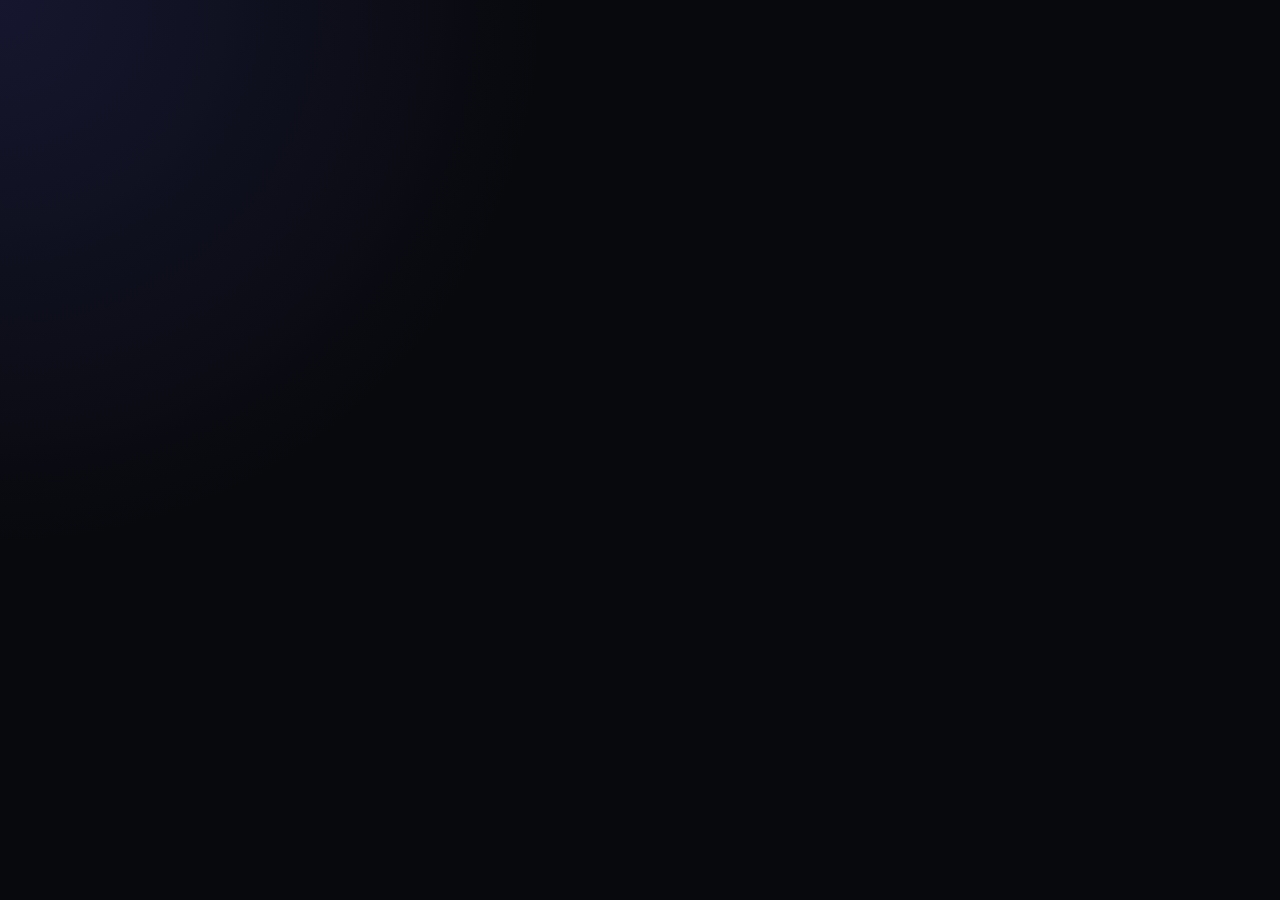
==== commit 4a521387: "Add initial index.html with basic layout and styles This is the initial commit of the index.html fil" ====
--- a/index.html
+++ b/index.html
@@ -1,19 +1,18 @@
 <!DOCTYPE html>
 <html lang="en">
-
 <head>
 <meta charset="UTF-8">
 <meta name="viewport" content="width=device-width, initial-scale=1.0">
 
-<title>GEN-VISUAL — RC Visual</title>
+<title>GEN-VISUAL — Read • Create • Publish</title>
 
 <meta name="description"
-content="GEN-VISUAL / RC Visual — Read novels and comics created by independent storytellers.">
+content="GEN-VISUAL / RC Visual — Read, create and publish original novels and comics.">
 
 <style>
-
 :root{
     --bg:#08090d;
+    --bg2:#0d1018;
     --card:#12151e;
     --card2:#171b27;
     --text:#f5f7ff;
@@ -21,6 +20,8 @@
     --primary:#8b5cf6;
     --primary2:#6366f1;
     --border:rgba(255,255,255,.09);
+    --success:#22c55e;
+    --danger:#ef4444;
 }
 
 *{
@@ -38,12 +39,7 @@
     background:
         radial-gradient(
             circle at top left,
-            rgba(99,102,241,.16),
-            transparent 35%
-        ),
-        radial-gradient(
-            circle at bottom right,
-            rgba(139,92,246,.12),
+            rgba(99,102,241,.15),
             transparent 35%
         ),
         var(--bg);
@@ -56,66 +52,71 @@
     text-decoration:none;
 }
 
+button,
+input,
+textarea,
+select{
+    font:inherit;
+}
+
 button{
-    font:inherit;
-}
-
-
-/* =========================
-   HEADER
-========================= */
+    cursor:pointer;
+}
+
+.container{
+    width:min(1100px,92%);
+    margin:auto;
+}
+
+/* HEADER */
 
 header{
     position:sticky;
     top:0;
     z-index:1000;
-    background:rgba(8,9,13,.90);
+    background:rgba(8,9,13,.94);
     backdrop-filter:blur(15px);
     border-bottom:1px solid var(--border);
 }
 
 .navbar{
-    width:min(1150px,92%);
     min-height:70px;
-    margin:auto;
-
     display:flex;
     align-items:center;
     justify-content:space-between;
 }
 
 .logo{
-    font-size:22px;
+    font-size:23px;
     font-weight:900;
     letter-spacing:1px;
 }
 
 .logo span{
-    color:var(--primary);
+    color:#a78bfa;
 }
 
 .nav-links{
     display:flex;
     align-items:center;
-    gap:24px;
+    gap:18px;
 }
 
 .nav-links a{
     color:var(--muted);
     font-size:14px;
-    transition:.2s;
 }
 
 .nav-links a:hover{
     color:white;
 }
 
-.account-btn{
-    padding:9px 14px;
-    border:1px solid var(--border);
+.account{
+    background:var(--card);
+    border:1px solid var(--border);
+    color:white!important;
+    padding:9px 12px;
     border-radius:10px;
-    color:white!important;
-    background:var(--card);
 }
 
 .menu{
@@ -123,949 +124,232 @@
     border:1px solid var(--border);
     background:var(--card);
     color:white;
-    padding:9px 12px;
-    border-radius:9px;
-    cursor:pointer;
-}
-
-
-/* =========================
-   HERO
-========================= */
+    padding:10px 13px;
+    border-radius:11px;
+    font-size:20px;
+}
+
+/* MOBILE MENU */
+
+.mobile-menu{
+    display:none;
+    position:absolute;
+    left:0;
+    right:0;
+    top:70px;
+    z-index:999;
+    background:#12151e;
+    border-bottom:1px solid var(--border);
+}
+
+.mobile-menu a{
+    display:block;
+    padding:15px 5%;
+    border-bottom:1px solid var(--border);
+    color:white;
+}
+
+/* HERO */
 
 .hero{
-    min-height:650px;
-    display:flex;
-    align-items:center;
-}
-
-.hero-inner{
-    width:min(1150px,92%);
-    margin:auto;
+    padding:80px 0 60px;
 }
 
 .badge{
     display:inline-block;
-    padding:8px 12px;
+    padding:9px 14px;
     border-radius:999px;
-    background:rgba(139,92,246,.12);
-    border:1px solid rgba(139,92,246,.25);
+    background:rgba(139,92,246,.13);
+    border:1px solid rgba(139,92,246,.3);
     color:#c4b5fd;
-    font-size:12px;
+    font-size:13px;
     font-weight:bold;
     margin-bottom:20px;
 }
 
 .hero h1{
-    max-width:800px;
-    font-size:clamp(42px,8vw,78px);
+    font-size:clamp(42px,8vw,72px);
     line-height:1.02;
-    letter-spacing:-2px;
-    margin-bottom:20px;
+    max-width:850px;
 }
 
 .gradient{
     background:linear-gradient(
         135deg,
-        #a78bfa,
-        #818cf8,
-        #c4b5fd
+        #c4b5fd,
+        #818cf8
     );
-
     -webkit-background-clip:text;
     background-clip:text;
     color:transparent;
 }
 
 .hero p{
-    max-width:650px;
     color:var(--muted);
+    max-width:700px;
     font-size:17px;
     line-height:1.7;
-    margin-bottom:30px;
-}
+    margin-top:22px;
+}
+
+/* HERO BUTTONS */
 
 .hero-buttons{
     display:flex;
     flex-wrap:wrap;
     gap:12px;
-}
-
-.primary-btn,
-.secondary-btn{
-    display:inline-block;
-    padding:13px 20px;
-    border-radius:11px;
+    margin-top:30px;
+}
+
+.btn{
+    display:inline-flex;
+    align-items:center;
+    justify-content:center;
+    padding:14px 20px;
+    border-radius:12px;
+    border:1px solid var(--border);
     font-weight:800;
     transition:.2s;
 }
 
-.primary-btn{
+.btn:hover{
+    transform:translateY(-2px);
+}
+
+.btn-primary{
     background:linear-gradient(
         135deg,
         var(--primary),
         var(--primary2)
     );
-}
-
-.primary-btn:hover,
-.secondary-btn:hover{
+    border:none;
+}
+
+.btn-secondary{
+    background:var(--card);
+}
+
+/* SECTION */
+
+section{
+    padding:55px 0;
+}
+
+.section-title{
+    font-size:30px;
+    margin-bottom:10px;
+}
+
+.section-subtitle{
+    color:var(--muted);
+    margin-bottom:25px;
+}
+
+/* PUBLISH BOX */
+
+.publish-box{
+    background:
+        linear-gradient(
+            135deg,
+            rgba(139,92,246,.13),
+            rgba(99,102,241,.05)
+        ),
+        var(--card);
+
+    border:1px solid rgba(139,92,246,.25);
+    border-radius:20px;
+    padding:28px;
+}
+
+.publish-buttons{
+    display:grid;
+    grid-template-columns:1fr 1fr;
+    gap:15px;
+    margin-top:20px;
+}
+
+.publish-choice{
+    border:1px solid var(--border);
+    background:var(--card2);
+    color:white;
+    border-radius:14px;
+    padding:20px;
+    text-align:left;
+    transition:.2s;
+}
+
+.publish-choice:hover{
+    border-color:var(--primary);
     transform:translateY(-2px);
 }
 
-.secondary-btn{
-    border:1px solid var(--border);
-    background:var(--card);
-}
-
-
-/* =========================
-   SECTION
-========================= */
-
-section{
-    width:min(1150px,92%);
-    margin:0 auto;
-    padding:70px 0;
-}
-
-.section-title{
-    margin-bottom:28px;
-}
-
-.section-title h2{
-    font-size:32px;
-    margin-bottom:8px;
-}
-
-.section-title p{
+.publish-choice strong{
+    display:block;
+    font-size:18px;
+    margin-bottom:7px;
+}
+
+.publish-choice span{
     color:var(--muted);
-}
-
-
-/* =========================
-   CARDS
-========================= */
-
-.cards{
+    font-size:13px;
+}
+
+/* PUBLISHED GRID */
+
+.library-grid{
     display:grid;
     grid-template-columns:repeat(3,1fr);
-    gap:20px;
-}
-
-.card{
-    background:
-        linear-gradient(
-            180deg,
-            var(--card2),
-            var(--card)
-        );
-
-    border:1px solid var(--border);
+    gap:18px;
+}
+
+.work-card{
+    overflow:hidden;
+    border:1px solid var(--border);
+    background:var(--card);
     border-radius:17px;
-    overflow:hidden;
-    transition:.2s;
-}
-
-.card:hover{
-    transform:translateY(-5px);
-    border-color:rgba(139,92,246,.45);
 }
 
 .cover{
-    height:220px;
+    height:230px;
     display:flex;
     align-items:center;
     justify-content:center;
     text-align:center;
     padding:20px;
-}
-
-.cover-one{
-    background:linear-gradient(
-        135deg,
-        #312e81,
-        #7c3aed
-    );
-}
-
-.cover-two{
-    background:linear-gradient(
-        135deg,
-        #172554,
-        #2563eb
-    );
-}
-
-.cover-three{
-    background:linear-gradient(
-        135deg,
-        #4c0519,
-        #db2777
-    );
-}
-
-.cover h3{
-    font-size:27px;
-}
-
-.card-body{
-    padding:20px;
-}
-
-.card-body h3{
-    margin-bottom:7px;
-}
-
-.card-body p{
-    color:var(--muted);
-    font-size:14px;
-    line-height:1.6;
-    margin-bottom:17px;
-}
-
-.card-btn{
-    display:block;
-    text-align:center;
-    padding:11px;
-    border-radius:10px;
-    background:linear-gradient(
-        135deg,
-        var(--primary),
-        var(--primary2)
-    );
-    font-size:14px;
-    font-weight:bold;
-}
-
-
-/* =========================
-   ABOUT
-========================= */
-
-.about-box{
-    background:var(--card);
-    border:1px solid var(--border);
-    border-radius:20px;
-    padding:35px;
-}
-
-.about-box p{
-    color:var(--muted);
-    line-height:1.8;
-    max-width:800px;
-}
-
-
-/* =========================
-   CTA
-========================= */
-
-.cta{
-    text-align:center;
-}
-
-.cta-box{
     background:
         linear-gradient(
             135deg,
-            rgba(139,92,246,.16),
-            rgba(99,102,241,.10)
+            #312e81,
+            #7c3aed
         );
-
-    border:1px solid var(--border);
-    border-radius:22px;
-    padding:50px 25px;
-}
-
-.cta-box h2{
-    font-size:34px;
-    margin-bottom:12px;
-}
-
-.cta-box p{
-    color:var(--muted);
-    margin-bottom:25px;
-}
-
-
-/* =========================
-   FOOTER
-========================= */
-
-footer{
-    border-top:1px solid var(--border);
-    padding:30px 0;
-    text-align:center;
-    color:var(--muted);
-    font-size:13px;
-}
-
-.footer-links{
-    display:flex;
-    justify-content:center;
-    gap:20px;
-    margin-bottom:15px;
-}
-
-.footer-links a:hover{
-    color:white;
-}
-
-
-/* =========================
-   MOBILE
-========================= */
-
-@media(max-width:800px){
-
-    .nav-links{
-        display:none;
-    }
-
-    .menu{
-        display:block;
-    }
-
-    .cards{
-        grid-template-columns:1fr 1fr;
-    }
-
-    .hero{
-        min-height:580px;
-    }
-
-}
-
-@media(max-width:600px){
-
-    .navbar{
-        min-height:62px;
-    }
-
-    .hero h1{
-        letter-spacing:-1px;
-    }
-
-    .hero p{
-        font-size:15px;
-    }
-
-    .hero-buttons{
-        flex-direction:column;
-    }
-
-    .primary-btn,
-    .secondary-btn{
-        text-align:center;
-        width:100%;
-    }
-
-    .cards{
-        grid-template-columns:1fr;
-    }
-
-    section{
-        padding:50px 0;
-    }
-
-    .about-box{
-        padding:25px;
-    }
-
-}
-
-</style>
-</head>
-
-
-<body>
-
-
-<!-- =========================
-     HEADER
-========================= -->
-
-<header>
-
-<nav class="navbar">
-
-    <a href="index.html" class="logo">
-        GEN<span>-</span>VISUAL
-    </a>
-
-
-    <div class="nav-links">
-
-        <a href="index.html">
-            Home
-        </a>
-
-        <a href="novels.html">
-            Novels
-        </a>
-
-        <a href="comics.html">
-            Comics
-        </a>
-
-        <a href="#about">
-            About
-        </a>
-
-        <a href="login.html" class="account-btn">
-            👤 My Account
-        </a>
-
-    </div>
-
-
-    <button
-        class="menu"
-        onclick="toggleMenu()">
-
-        ☰
-
-    </button>
-
-</nav>
-
-</header>
-
-
-<!-- =========================
-     MOBILE MENU
-========================= -->
-
-<div
-    id="mobileMenu"
-    style="
-    display:none;
-    background:#12151e;
-    border-bottom:1px solid rgba(255,255,255,.09);
-    ">
-
-    <div
-        style="
-        width:92%;
-        margin:auto;
-        padding:15px 0;
-        display:flex;
-        flex-direction:column;
-        gap:15px;
-        ">
-
-        <a href="index.html">
-            🏠 Home
-        </a>
-
-        <a href="novels.html">
-            📖 Novels
-        </a>
-
-        <a href="comics.html">
-            🎨 Comics
-        </a>
-
-        <a href="login.html">
-            👤 My Account
-        </a>
-
-    </div>
-
-</div>
-
-
-<!-- =========================
-     HERO
-========================= -->
-
-<main>
-
-<div class="hero">
-
-<div class="hero-inner">
-
-    <span class="badge">
-        ✨ WELCOME TO GEN-VISUAL
-    </span>
-
-
-    <h1>
-        Stories that
-        <span class="gradient">
-            stay with you.
-        </span>
-    </h1>
-
-
-    <p>
-
-        Discover original novels and comics
-        created by independent storytellers.
-        Read new worlds, meet unforgettable
-        characters and follow stories worth
-        remembering.
-
-    </p>
-
-
-    <div class="hero-buttons">
-
-        <a
-            href="novels.html"
-            class="primary-btn">
-
-            📖 Explore Novels
-
-        </a>
-
-
-        <a
-            href="comics.html"
-            class="secondary-btn">
-
-            🎨 Explore Comics
-
-        </a>
-
-    </div>
-
-</div>
-
-</div>
-
-
-<!-- =========================
-     FEATURED NOVELS
-========================= -->
-
-<section>
-
-<div class="section-title">
-
-    <h2>
-        Featured Novels
-    </h2>
-
-    <p>
-        Start your next adventure.
-    </p>
-
-</div>
-
-
-<div class="cards">
-
-
-<article class="card">
-
-    <div class="cover cover-one">
-
-        <h3>
-            THE<br>
-            BEGINNING
-        </h3>
-
-    </div>
-
-
-    <div class="card-body">
-
-        <h3>
-            The Beginning
-        </h3>
-
-        <p>
-            Fantasy • Free Preview
-            <br>
-            Discover a world where
-            an unexpected journey begins.
-        </p>
-
-
-        <a
-            href="reader.html?book=the-beginning&chapter=1"
-            class="card-btn">
-
-            Read Chapter 1 →
-
-        </a>
-
-    </div>
-
-</article>
-
-
-<article class="card">
-
-    <div class="cover cover-two">
-
-        <h3>
-            THE<br>
-            LAST HORIZON
-        </h3>
-
-    </div>
-
-
-    <div class="card-body">
-
-        <h3>
-            The Last Horizon
-        </h3>
-
-        <p>
-            Action • Coming Soon
-            <br>
-            A dangerous journey beyond
-            the edge of the known world.
-        </p>
-
-
-        <a
-            href="novels.html"
-            class="card-btn">
-
-            View Novel →
-
-        </a>
-
-    </div>
-
-</article>
-
-
-<article class="card">
-
-    <div class="cover cover-three">
-
-        <h3>
-            UNKNOWN
-        </h3>
-
-    </div>
-
-
-    <div class="card-body">
-
-        <h3>
-            Unknown
-        </h3>
-
-        <p>
-            Mystery • Coming Soon
-            <br>
-            Some questions are better
-            left unanswered.
-        </p>
-
-
-        <a
-            href="novels.html"
-            class="card-btn">
-
-            View Novel →
-
-        </a>
-
-    </div>
-
-</article>
-
-
-</div>
-
-</section>
-
-
-<!-- =========================
-     FEATURED COMICS
-========================= -->
-
-<section>
-
-<div class="section-title">
-
-    <h2>
-        Featured Comics
-    </h2>
-
-    <p>
-        Enter worlds through art and panels.
-    </p>
-
-</div>
-
-
-<div class="cards">
-
-
-<article class="card">
-
-    <div class="cover cover-two">
-
-        <h3>
-            FIRST<br>
-            CHAPTER
-        </h3>
-
-    </div>
-
-
-    <div class="card-body">
-
-        <h3>
-            First Chapter
-        </h3>
-
-        <p>
-            Action • Free Preview
-            <br>
-            The first step into an
-            unexpected adventure.
-        </p>
-
-
-        <a
-            href="reader.html?comic=first-chapter&chapter=1"
-            class="card-btn">
-
-            Read Comic →
-
-        </a>
-
-    </div>
-
-</article>
-
-
-<article class="card">
-
-    <div class="cover cover-one">
-
-        <h3>
-            NEW<br>
-            WORLD
-        </h3>
-
-    </div>
-
-
-    <div class="card-body">
-
-        <h3>
-            New World
-        </h3>
-
-        <p>
-            Fantasy • Coming Soon
-            <br>
-            A completely new world
-            is waiting to be discovered.
-        </p>
-
-
-        <a
-            href="comics.html"
-            class="card-btn">
-
-            View Comic →
-
-        </a>
-
-    </div>
-
-</article>
-
-
-<article class="card">
-
-    <div class="cover cover-three">
-
-        <h3>
-            FUTURE<br>
-            SERIES
-        </h3>
-
-    </div>
-
-
-    <div class="card-body">
-
-        <h3>
-            Future Series
-        </h3>
-
-        <p>
-            Coming Soon
-            <br>
-            More original comics are
-            coming to GEN-VISUAL.
-        </p>
-
-
-        <a
-            href="comics.html"
-            class="card-btn">
-
-            View Comics →
-
-        </a>
-
-    </div>
-
-</article>
-
-
-</div>
-
-</section>
-
-
-<!-- =========================
-     ABOUT
-========================= -->
-
-<section id="about">
-
-<div class="section-title">
-
-    <h2>
-        About GEN-VISUAL
-    </h2>
-
-</div>
-
-
-<div class="about-box">
-
-    <p>
-
-        GEN-VISUAL / RC Visual is an independent
-        publishing platform for original novels
-        and comics.
-
-        <br><br>
-
-        The goal is simple:
-        create a place where original stories
-        can reach readers at affordable prices
-        while giving creators a home for their work.
-
-        <br><br>
-
-        More stories, chapters and comics will
-        be added as the platform grows.
-
-    </p>
-
-</div>
-
-</section>
-
-
-<!-- =========================
-     CTA
-========================= -->
-
-<section class="cta">
-
-<div class="cta-box">
-
-    <h2>
-        Ready to start reading?
-    </h2>
-
-    <p>
-        Explore the GEN-VISUAL collection.
-    </p>
-
-
-    <a
-        href="novels.html"
-        class="primary-btn">
-
-        Start Reading →
-
-    </a>
-
-</div>
-
-</section>
-
-
-</main>
-
-
-<!-- =========================
-     FOOTER
-========================= -->
-
-<footer>
-
-<div class="footer-links">
-
-    <a href="index.html">
-        Home
-    </a>
-
-    <a href="novels.html">
-        Novels
-    </a>
-
-    <a href="comics.html">
-        Comics
-    </a>
-
-    <a href="login.html">
-        Account
-    </a>
-
-</div>
-
-
-© <span id="year"></span>
-GEN-VISUAL / RC Visual
-
-</footer>
-
-
-<script>
-
-/* =========================
-   YEAR
-========================= */
-
-document.getElementById("year").textContent =
-    new Date().getFullYear();
-
-
-/* =========================
-   MOBILE MENU
-========================= */
-
-function toggleMenu(){
-
-    const menu =
-        document.getElementById(
-            "mobileMenu"
-        );
-
-
-    if(menu.style.display === "none"){
-
-        menu.style.display = "block";
-
-    }else{
-
-        menu.style.display = "none";
-
-    }
-
-}
-
-</script>
-
-</body>
-</html>
+}
+
+.cover img{
+    width:100%;
+    height:100%;
+    object-fit:cover;
+}
+
+.cover-title{
+    font-size:27px;
+    font-weight:900;
+}
+
+.work-info{
+    padding:18px;
+}
+
+.work-type{
+    color:#a78bfa;
+    font-size:12px;
+    font-weight:bold;
+    text-transform:uppercase;
+}
+
+.work-info h3{
+    margin-top:7px;
+    font-size:20px;
+}
+
+.work-info p{
+    color:var(--mut
